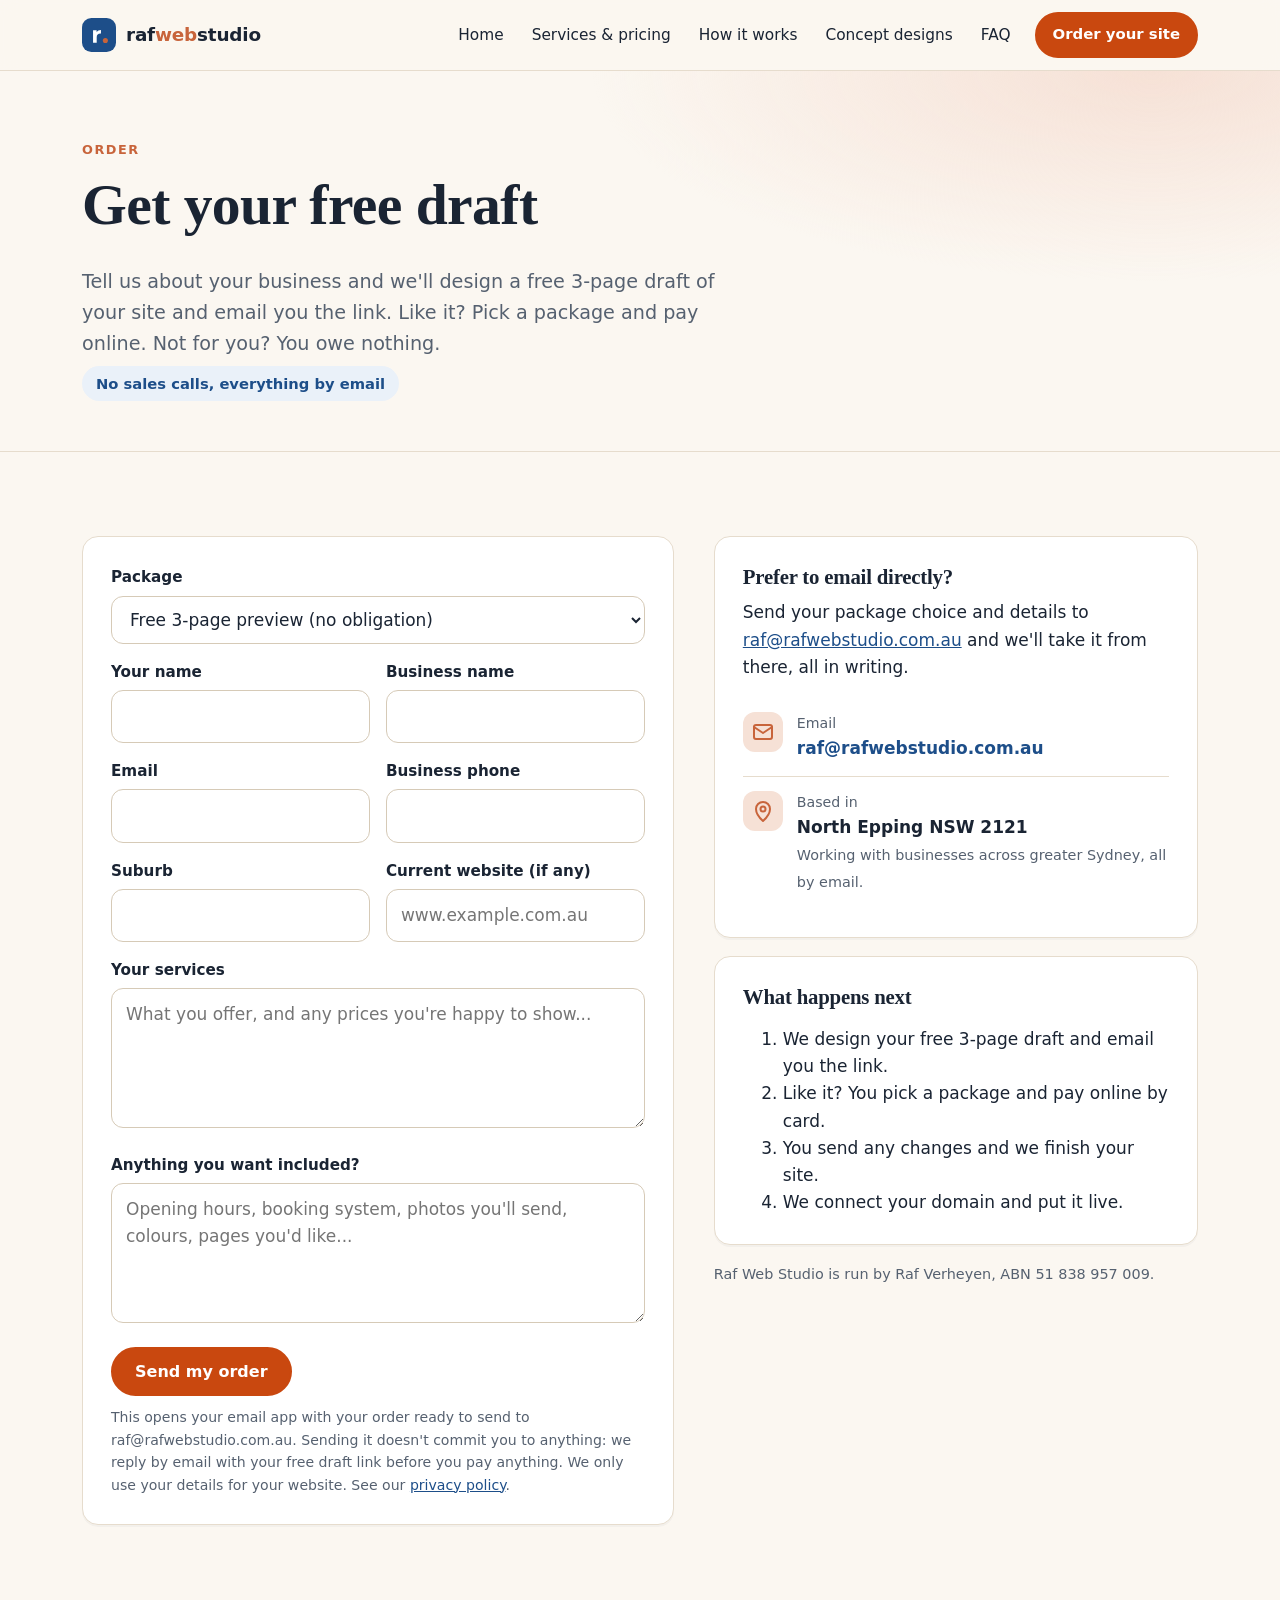
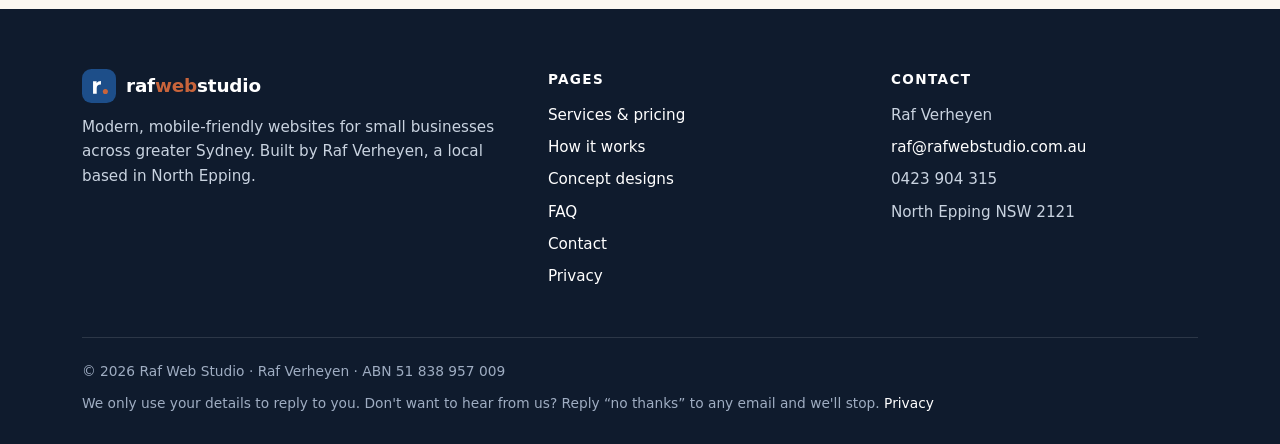
==== contact.html @ 81bd50b1 "Unpack site" ====
<!doctype html>
<html lang="en-AU">
<head>
<meta charset="utf-8">
<meta name="viewport" content="width=device-width, initial-scale=1">
<title>Order your website | Raf Web Studio</title>
<meta name="description" content="Order your new website online. Pick a package, send your details and we email you a preview link. No sales calls. Raf Verheyen, North Epping NSW. raf@rafwebstudio.com.au">
<meta name="robots" content="index, follow">
<link rel="canonical" href="https://rafwebstudio.com.au/contact.html">
<meta name="theme-color" content="#1D4E89">
<meta property="og:type" content="website">
<meta property="og:site_name" content="Raf Web Studio">
<meta property="og:locale" content="en_AU">
<meta property="og:title" content="Order your website | Raf Web Studio">
<meta property="og:description" content="Order your new website online. Pick a package, send your details and we email you a preview link. No sales calls. Raf Verheyen, North Epping NSW. raf@rafwebstudio.com.au">
<meta property="og:url" content="https://rafwebstudio.com.au/contact.html">
<meta property="og:image" content="https://rafwebstudio.com.au/assets/img/og-image.png">
<meta property="og:image:width" content="1200">
<meta property="og:image:height" content="630">
<meta name="twitter:card" content="summary_large_image">
<meta name="twitter:title" content="Order your website | Raf Web Studio">
<meta name="twitter:description" content="Order your new website online. Pick a package, send your details and we email you a preview link. No sales calls. Raf Verheyen, North Epping NSW. raf@rafwebstudio.com.au">
<meta name="twitter:image" content="https://rafwebstudio.com.au/assets/img/og-image.png">
<link rel="icon" href="/favicon.svg" type="image/svg+xml">
<link rel="icon" href="/favicon-32.png" sizes="32x32" type="image/png">
<link rel="apple-touch-icon" href="/apple-touch-icon.png">
<link rel="stylesheet" href="assets/style.css">
</head>
<body>
<a class="skip" href="#main">Skip to content</a>
<header class="site-head">
 <div class="wrap head-in">
  <a class="brand" href="index.html" aria-label="Raf Web Studio home"><svg viewBox="0 0 40 40" aria-hidden="true"><rect width="40" height="40" rx="11" fill="#1D4E89"/><path d="M13 29V14.5h4.2v2.4c1.1-1.9 2.8-2.8 5.1-2.8v4.3c-3.2-.2-5 1.2-5 4.3V29z" fill="#fff"/><circle cx="27.5" cy="26.5" r="3" fill="#c8643b"/></svg><span>raf<b>web</b>studio</span></a>
  <button class="menu-btn" aria-expanded="false" aria-controls="nav">Menu</button>
  <nav class="nav" id="nav" aria-label="Main">
   <a href="index.html">Home</a><a href="services.html">Services &amp; pricing</a><a href="how-it-works.html">How it works</a><a href="work.html">Concept designs</a><a href="faq.html">FAQ</a>
   <a class="btn sm" href="contact.html" aria-current="page">Order your site</a>
  </nav>
 </div>
</header>
<main id="main">
<section class="page-head"><div class="wrap"><span class="eyebrow">Order</span><h1>Get your free draft</h1><p class="lead">Tell us about your business and we'll design a free 3-page draft of your site and email you the link. Like it? Pick a package and pay online. Not for you? You owe nothing.</p><span class="no-calls">No sales calls, everything by email</span></div></section>
<section><div class="wrap contact-grid">
 <form class="card" id="enquiry" action="mailto:raf@rafwebstudio.com.au" method="post" enctype="text/plain">
  <label for="f-pkg">Package</label>
  <select id="f-pkg" name="package" required>
   <option>Free 3-page preview (no obligation)</option><option>Launch offer: 5-page site with online bookings ($990)</option><option>One-page site ($490)</option><option>Site with online bookings ($1,790)</option>
  </select>
  <div class="row"><div><label for="f-name">Your name</label><input id="f-name" name="name" autocomplete="name" required></div>
  <div><label for="f-biz">Business name</label><input id="f-biz" name="business" autocomplete="organization" required></div></div>
  <div class="row"><div><label for="f-email">Email</label><input id="f-email" name="email" type="email" autocomplete="email" required></div>
  <div><label for="f-phone">Business phone</label><input id="f-phone" name="phone" type="tel" autocomplete="tel" required></div></div>
  <div class="row"><div><label for="f-suburb">Suburb</label><input id="f-suburb" name="suburb" autocomplete="address-level2" required></div>
  <div><label for="f-site">Current website (if any)</label><input id="f-site" name="website" placeholder="www.example.com.au"></div></div>
  <label for="f-services">Your services</label><textarea id="f-services" name="services" required placeholder="What you offer, and any prices you're happy to show..."></textarea>
  <label for="f-msg">Anything you want included?</label><textarea id="f-msg" name="message" placeholder="Opening hours, booking system, photos you'll send, colours, pages you'd like..."></textarea>
  <button class="btn" type="submit">Send my order</button>
  <p class="form-note">This opens your email app with your order ready to send to raf@rafwebstudio.com.au. Sending it doesn't commit you to anything: we reply by email with your free draft link before you pay anything. We only use your details for your website. See our <a href="privacy.html">privacy policy</a>.</p>
 </form>
 <div>
  <div class="card">
   <h3 class="mt0">Prefer to email directly?</h3>
   <p>Send your package choice and details to <a href="mailto:raf@rafwebstudio.com.au?subject=Website%20order">raf@rafwebstudio.com.au</a> and we'll take it from there, all in writing.</p>
   <ul class="contact-list">
    <li><span class="icon"><svg viewBox="0 0 24 24" fill="none" stroke="currentColor" stroke-width="2" stroke-linecap="round" stroke-linejoin="round"><rect x="3" y="5" width="18" height="14" rx="2"/><path d="m3 7 9 6 9-6"/></svg></span><div><small>Email</small><a href="mailto:raf@rafwebstudio.com.au?subject=Website%20order">raf@rafwebstudio.com.au</a></div></li>
    <li><span class="icon"><svg viewBox="0 0 24 24" fill="none" stroke="currentColor" stroke-width="2" stroke-linecap="round" stroke-linejoin="round"><path d="M12 22s7-6.2 7-12a7 7 0 1 0-14 0c0 5.8 7 12 7 12z"/><circle cx="12" cy="10" r="2.5"/></svg></span><div><small>Based in</small><strong>North Epping NSW 2121</strong><br><span class="fine">Working with businesses across greater Sydney, all by email.</span></div></li>
   </ul>
  </div>
  <div class="card" style="margin-top:18px">
   <h3 class="mt0">What happens next</h3>
   <ol class="mb0"><li>We design your free 3-page draft and email you the link.</li><li>Like it? You pick a package and pay online by card.</li><li>You send any changes and we finish your site.</li><li>We connect your domain and put it live.</li></ol>
  </div>
  <p class="fine" style="margin-top:18px">Raf Web Studio is run by Raf Verheyen, ABN 51 838 957 009.</p>
 </div>
</div></section>
<script>
(function(){
 var f=document.getElementById('enquiry'),s=document.getElementById('f-pkg'),p=new URLSearchParams(location.search).get('package'),m={"Free preview": 0, "Launch offer ($990)": 1, "Launch offer": 1, "5-page site": 1, "One-page site": 2, "Site with online bookings": 3};
 if(p!==null&&m[p]!==undefined)s.selectedIndex=m[p];
 f.addEventListener('submit',function(e){
  e.preventDefault();var d=new FormData(f),g=function(k){return (d.get(k)||'').toString().trim();};
  var body='Package: '+g('package')+'\nName: '+g('name')+'\nBusiness: '+g('business')+'\nEmail: '+g('email')+'\nPhone: '+g('phone')+'\nSuburb: '+g('suburb')+'\nCurrent website: '+(g('website')||'none')+'\n\nServices:\n'+g('services')+'\n\nAnything to include:\n'+g('message');
  location.href='mailto:raf@rafwebstudio.com.au?subject='+encodeURIComponent('Website order - '+g('package')+' - '+g('business'))+'&body='+encodeURIComponent(body);
 });
})();
</script>
</main>
<footer class="site-foot">
 <div class="wrap">
  <div class="foot-grid">
   <div>
    <a class="brand" href="index.html"><svg viewBox="0 0 40 40" aria-hidden="true"><rect width="40" height="40" rx="11" fill="#1D4E89"/><path d="M13 29V14.5h4.2v2.4c1.1-1.9 2.8-2.8 5.1-2.8v4.3c-3.2-.2-5 1.2-5 4.3V29z" fill="#fff"/><circle cx="27.5" cy="26.5" r="3" fill="#c8643b"/></svg><span>raf<b>web</b>studio</span></a>
    <p>Modern, mobile-friendly websites for small businesses across greater Sydney. Built by Raf Verheyen, a local based in North Epping.</p>
   </div>
   <div>
    <h4>Pages</h4>
    <ul><li><a href="services.html">Services &amp; pricing</a></li><li><a href="how-it-works.html">How it works</a></li><li><a href="work.html">Concept designs</a></li><li><a href="faq.html">FAQ</a></li><li><a href="contact.html">Contact</a></li><li><a href="privacy.html">Privacy</a></li></ul>
   </div>
   <div>
    <h4>Contact</h4>
    <ul>
     <li>Raf Verheyen</li>
     <li><a href="mailto:raf@rafwebstudio.com.au">raf@rafwebstudio.com.au</a></li>
     <li>0423 904 315</li>
     <li>North Epping NSW 2121</li>
    </ul>
   </div>
  </div>
  <div class="foot-bottom">
   <span>&copy; 2026 Raf Web Studio &middot; Raf Verheyen &middot; <span class="nw">ABN 51 838 957 009</span></span>
   <span>We only use your details to reply to you. Don't want to hear from us? Reply &ldquo;no thanks&rdquo; to any email and we'll stop. <a href="privacy.html">Privacy</a></span>
  </div>
 </div>
</footer>
<script>
(function(){var b=document.querySelector('.menu-btn'),n=document.getElementById('nav');if(b)b.addEventListener('click',function(){var o=n.classList.toggle('open');b.setAttribute('aria-expanded',o);b.textContent=o?'Close':'Menu';});})();
</script>
</body>
</html>
---- assets/style.css ----
:root{
  --ink:#1a2433; --muted:#566170; --bg:#fbf7f1; --sand:#f3eadc; --card:#ffffff;
  --green:#1D4E89; --green-d:#163C6B; --clay:#c8643b; --clay-l:#f6e1d6; --line:#e6dccd;
  --r:16px; --shadow:0 10px 30px rgba(20,34,58,.08);
  --serif: "Iowan Old Style","Palatino Linotype",Palatino,Georgia,"Times New Roman",serif;
  --sans: system-ui,-apple-system,"Segoe UI",Roboto,"Helvetica Neue",Arial,sans-serif;
}
*{box-sizing:border-box}
html{scroll-behavior:smooth}
body{margin:0;font-family:var(--sans);color:var(--ink);background:var(--bg);line-height:1.6;font-size:17px;-webkit-font-smoothing:antialiased}
img{max-width:100%;height:auto;display:block}
a{color:var(--green)}
a:hover{color:var(--clay)}
h1,h2,h3{font-family:var(--serif);line-height:1.15;margin:0 0 .5em;font-weight:700;letter-spacing:-.01em}
h1{font-size:clamp(2.1rem,5vw,3.6rem)}
h2{font-size:clamp(1.7rem,3.4vw,2.5rem)}
h3{font-size:1.3rem}
p{margin:0 0 1em}
.wrap{max-width:1160px;margin:0 auto;padding:0 22px}
.skip{position:absolute;left:-999px;top:0;background:#fff;padding:8px 12px;z-index:99}
.skip:focus{left:10px}
/* header */
.site-head{position:sticky;top:0;z-index:20;background:rgba(251,247,241,.94);backdrop-filter:saturate(1.4) blur(8px);border-bottom:1px solid var(--line)}
.head-in{display:flex;align-items:center;justify-content:space-between;gap:16px;height:70px}
.brand{display:flex;align-items:center;gap:10px;text-decoration:none;color:var(--ink);font-weight:700;font-size:1.15rem;letter-spacing:-.01em}
.brand svg{width:34px;height:34px;flex:none}
.brand b{color:var(--clay)}
.nav{display:flex;align-items:center;gap:4px}
.nav a{text-decoration:none;color:var(--ink);padding:8px 12px;border-radius:999px;font-size:.96rem}
.nav a:hover{background:var(--sand);color:var(--ink)}
.nav a[aria-current=page]{color:var(--green);font-weight:650}
.nav .btn{margin-left:8px}
.menu-btn{display:none;background:none;border:1px solid var(--line);border-radius:10px;padding:8px 10px;font:inherit;color:var(--ink);cursor:pointer}
@media (max-width:900px){
  .menu-btn{display:block}
  .nav{display:none;position:absolute;left:0;right:0;top:70px;background:var(--bg);flex-direction:column;align-items:stretch;padding:10px 22px 20px;border-bottom:1px solid var(--line);box-shadow:var(--shadow)}
  .nav.open{display:flex}
  .nav a{padding:12px 6px;border-radius:0;border-bottom:1px solid var(--line)}
  .nav .btn{margin:14px 0 0;text-align:center;border-bottom:0;border-radius:999px}
}
/* buttons */
.btn{display:inline-block;text-decoration:none;font-weight:650;padding:13px 22px;border-radius:999px;border:2px solid var(--green);background:var(--green);color:#fff;transition:.15s;font-size:1rem;cursor:pointer;font-family:inherit}
.btn:hover{background:var(--green-d);border-color:var(--green-d);color:#fff}
.btn.ghost{background:transparent;color:var(--green)}
.btn.ghost:hover{background:var(--green);color:#fff}
.btn.clay{background:var(--clay);border-color:var(--clay)}
.btn.clay:hover{background:#a94f2b;border-color:#a94f2b}
.btn.sm{padding:9px 16px;font-size:.93rem}
.btns{display:flex;flex-wrap:wrap;gap:12px;margin-top:8px}
/* sections */
section{padding:84px 0}
section.tight{padding:56px 0}
.alt{background:var(--sand)}
.dark{background:var(--green);color:#f4efe6}
.dark a{color:#fff}
.eyebrow{display:inline-block;font-size:.8rem;letter-spacing:.12em;text-transform:uppercase;font-weight:700;color:var(--clay);margin-bottom:12px}
.dark .eyebrow{color:#f2b796}
.lead{font-size:1.2rem;color:var(--muted);max-width:640px}
.dark .lead{color:#d6e0ee}
.center{text-align:center}
.center .lead{margin-left:auto;margin-right:auto}
.sec-head{margin-bottom:40px}
/* hero */
.hero{padding:72px 0 84px;background:
  radial-gradient(900px 400px at 85% 0%, #f6e1d6 0%, rgba(246,225,214,0) 70%),
  radial-gradient(700px 380px at 0% 100%, #e3ebf5 0%, rgba(227,235,245,0) 70%), var(--bg)}
.hero-grid{display:grid;grid-template-columns:1.05fr .95fr;gap:56px;align-items:center}
.hero h1 em{font-style:normal;color:var(--clay)}
.hero .lead{font-size:1.25rem}
.ticks{list-style:none;padding:0;margin:26px 0 0;display:flex;flex-wrap:wrap;gap:10px 22px;color:var(--muted);font-size:.97rem}
.ticks li{display:flex;gap:8px;align-items:center}
.ticks li::before{content:"";width:18px;height:18px;border-radius:50%;background:var(--green) url("data:image/svg+xml,%3Csvg xmlns='http://www.w3.org/2000/svg' viewBox='0 0 20 20'%3E%3Cpath d='M5 10.5l3 3 7-7' fill='none' stroke='white' stroke-width='2.4' stroke-linecap='round' stroke-linejoin='round'/%3E%3C/svg%3E") center/12px no-repeat;flex:none}
.stack{position:relative;padding:10px 0 40px 0}
.browser{background:#fff;border-radius:14px;box-shadow:0 24px 60px rgba(20,34,58,.18);overflow:hidden;border:1px solid var(--line)}
.browser .bar{height:30px;background:#f1ece4;display:flex;align-items:center;gap:6px;padding:0 12px}
.browser .bar i{width:10px;height:10px;border-radius:50%;background:#d9cfc0;display:block}
.browser .bar span{margin-left:10px;background:#fff;border-radius:6px;height:16px;flex:1;max-width:220px}
.stack .b1{width:88%;transform:rotate(-1.5deg)}
.stack .b2{position:absolute;width:62%;right:0;bottom:0;transform:rotate(2deg)}
.tag-note{position:absolute;left:-6px;bottom:-4px;background:var(--ink);color:#fff;font-size:.8rem;padding:6px 12px;border-radius:999px}
@media (max-width:900px){.hero-grid{grid-template-columns:1fr;gap:36px}.hero{padding:44px 0 60px}}
/* cards & grids */
.grid{display:grid;gap:22px}
.g3{grid-template-columns:repeat(3,1fr)}
.g2{grid-template-columns:repeat(2,1fr)}
.g4{grid-template-columns:repeat(4,1fr)}
@media (max-width:980px){.g4{grid-template-columns:repeat(2,1fr)}}
@media (max-width:860px){.g3,.g2{grid-template-columns:1fr}}
@media (max-width:560px){.g4{grid-template-columns:1fr}}
.card{background:var(--card);border:1px solid var(--line);border-radius:var(--r);padding:28px;box-shadow:0 2px 0 rgba(20,34,58,.03)}
.card p:last-child{margin-bottom:0}
.icon{width:46px;height:46px;border-radius:12px;background:var(--clay-l);color:var(--clay);display:grid;place-items:center;margin-bottom:16px}
.icon svg{width:24px;height:24px}
/* steps */
.steps{counter-reset:s;display:grid;grid-template-columns:repeat(3,1fr);gap:22px}
.step{position:relative;background:#fff;border:1px solid var(--line);border-radius:var(--r);padding:30px 28px 28px}
.step::before{counter-increment:s;content:counter(s);display:grid;place-items:center;width:44px;height:44px;border-radius:50%;background:var(--green);color:#fff;font-family:var(--serif);font-weight:700;font-size:1.25rem;margin-bottom:16px}
.dark .step{background:rgba(255,255,255,.07);border-color:rgba(255,255,255,.16)}
.dark .step::before{background:var(--clay)}
.dark .step p{color:#d6e0ee}
.steps.g4steps{grid-template-columns:repeat(4,1fr)}
@media (max-width:1100px){.steps.g4steps{grid-template-columns:repeat(2,1fr)}}
.dark .step a{color:#fff}
.no-calls{display:inline-block;background:#eaf1f9;color:var(--green);border-radius:999px;padding:6px 14px;font-weight:600;font-size:.92rem;margin-top:6px}
@media (max-width:860px){.steps,.steps.g4steps{grid-template-columns:1fr}}
/* pricing */
.price-grid{display:grid;grid-template-columns:repeat(3,1fr);gap:22px;align-items:stretch}
@media (max-width:920px){.price-grid{grid-template-columns:1fr;max-width:560px;margin:0 auto}}
.price{display:flex;flex-direction:column;background:#fff;border:1px solid var(--line);border-radius:20px;padding:32px 28px;position:relative}
.price.feature{border:2px solid var(--green);box-shadow:var(--shadow)}
.price .badge{position:absolute;top:-13px;left:28px;background:var(--green);color:#fff;font-size:.78rem;font-weight:700;letter-spacing:.06em;text-transform:uppercase;padding:5px 12px;border-radius:999px}
.price h3{margin-bottom:4px}
.price .sub{color:var(--muted);font-size:.95rem;margin-bottom:18px}
.amount{font-family:var(--serif);font-size:2.7rem;font-weight:700;line-height:1;margin-bottom:4px}
.amount small{font-family:var(--sans);font-size:.95rem;font-weight:500;color:var(--muted)}
.price ul{list-style:none;padding:0;margin:20px 0 26px;flex:1}
.price li{padding:7px 0 7px 28px;position:relative;border-top:1px solid #f0e9de;font-size:.97rem}
.price li::before{content:"";position:absolute;left:0;top:12px;width:16px;height:16px;border-radius:50%;background:var(--clay-l) url("data:image/svg+xml,%3Csvg xmlns='http://www.w3.org/2000/svg' viewBox='0 0 20 20'%3E%3Cpath d='M5 10.5l3 3 7-7' fill='none' stroke='%23c8643b' stroke-width='2.6' stroke-linecap='round' stroke-linejoin='round'/%3E%3C/svg%3E") center/11px no-repeat}
.price .btn{text-align:center}
.launch{display:flex;gap:26px;align-items:center;justify-content:space-between;flex-wrap:wrap;background:var(--clay-l);border:1px dashed var(--clay);border-radius:20px;padding:28px 30px;margin-top:34px}
.launch h3{margin-bottom:6px}
.launch p{margin:0;color:#5b3a2b}
.launch .amount{color:var(--clay)}
.care{display:grid;grid-template-columns:repeat(2,1fr);gap:22px}
@media (max-width:760px){.care{grid-template-columns:1fr}}
.fine{font-size:.9rem;color:var(--muted)}
/* work */
.work-grid{display:grid;grid-template-columns:repeat(3,1fr);gap:26px}
@media (max-width:980px){.work-grid{grid-template-columns:repeat(2,1fr)}}
@media (max-width:600px){.work-grid{grid-template-columns:1fr}}
.work figure{margin:0}
.work .browser{box-shadow:0 12px 30px rgba(20,34,58,.12)}
.work figcaption{padding:14px 2px 0;font-size:.95rem}
.work figcaption strong{display:block;font-size:1.02rem}
.pill{display:inline-block;font-size:.72rem;font-weight:700;letter-spacing:.08em;text-transform:uppercase;background:var(--sand);color:var(--muted);padding:3px 9px;border-radius:999px;margin-bottom:6px}
.disclaimer{background:#fff;border:1px solid var(--line);border-left:4px solid var(--clay);border-radius:12px;padding:16px 20px;font-size:.93rem;color:var(--muted);margin-top:36px}
/* about */
.about{display:grid;grid-template-columns:.8fr 1.2fr;gap:50px;align-items:center}
@media (max-width:860px){.about{grid-template-columns:1fr;gap:28px}}
.about-badge{background:var(--green);color:#f4efe6;border-radius:24px;padding:38px 34px;position:relative;overflow:hidden}
.about-badge::after{content:"";position:absolute;right:-60px;bottom:-60px;width:220px;height:220px;border-radius:50%;background:rgba(200,100,59,.35)}
.about-badge .big{font-family:var(--serif);font-size:2.2rem;line-height:1.1;font-weight:700;position:relative;z-index:1}
.about-badge p{position:relative;z-index:1;color:#d6e0ee;margin-top:14px}
/* faq */
.faq{max-width:820px;margin:0 auto}
.faq details{background:#fff;border:1px solid var(--line);border-radius:14px;padding:0 22px;margin-bottom:12px}
.faq summary{cursor:pointer;list-style:none;padding:18px 34px 18px 0;font-weight:650;position:relative;font-size:1.05rem}
.faq summary::-webkit-details-marker{display:none}
.faq summary::after{content:"+";position:absolute;right:0;top:12px;font-size:1.6rem;color:var(--clay);font-weight:400}
.faq details[open] summary::after{content:"–"}
.faq details p{color:var(--muted)}
/* cta band */
.cta{background:var(--green);color:#fff;border-radius:26px;padding:54px 44px;display:flex;gap:28px;align-items:center;justify-content:space-between;flex-wrap:wrap;position:relative;overflow:hidden}
.cta::before{content:"";position:absolute;left:-80px;top:-80px;width:260px;height:260px;border-radius:50%;background:rgba(255,255,255,.06)}
.cta h2{margin:0 0 6px;position:relative}
.cta p{margin:0;color:#d6e0ee;position:relative}
.cta .btn{background:#fff;color:var(--green);border-color:#fff;position:relative}
.cta .btn:hover{background:var(--clay);border-color:var(--clay);color:#fff}
@media (max-width:600px){.cta{padding:38px 26px}}
/* page head */
.page-head{padding:64px 0 50px;background:radial-gradient(800px 300px at 90% 0%,#f6e1d6 0%,rgba(246,225,214,0) 70%),var(--bg);border-bottom:1px solid var(--line)}
.page-head .lead{margin-bottom:0}
/* contact */
.contact-grid{display:grid;grid-template-columns:1.1fr .9fr;gap:40px;align-items:start}
@media (max-width:900px){.contact-grid{grid-template-columns:1fr}}
form .row{display:grid;grid-template-columns:1fr 1fr;gap:16px}
@media (max-width:600px){form .row{grid-template-columns:1fr}}
label{display:block;font-weight:600;font-size:.95rem;margin:0 0 6px}
input,textarea,select{width:100%;font:inherit;padding:12px 14px;border:1px solid #d6cab7;border-radius:12px;background:#fff;color:var(--ink);margin-bottom:16px}
input:focus,textarea:focus,select:focus{outline:3px solid rgba(29,78,137,.22);border-color:var(--green)}
textarea{min-height:140px;resize:vertical}
.check{display:flex;gap:10px;align-items:flex-start;font-weight:400;font-size:.92rem;color:var(--muted)}
.check input{width:auto;margin:5px 0 0}
.contact-list{list-style:none;padding:0;margin:0}
.contact-list li{display:flex;gap:14px;padding:14px 0;border-bottom:1px solid var(--line)}
.contact-list li:last-child{border-bottom:0}
.contact-list .icon{margin:0;width:40px;height:40px;flex:none}
.contact-list small{display:block;color:var(--muted)}
.contact-list a{font-weight:650;text-decoration:none}
.form-note{font-size:.88rem;color:var(--muted);margin-top:10px}
/* prose */
.prose{max-width:760px}
.prose h2{font-size:1.5rem;margin-top:1.6em}
.prose ul{padding-left:1.2em}
/* footer */
.site-foot{background:#0f1b2d;color:#c9d3e0;padding:60px 0 30px;font-size:.95rem}
.site-foot a{color:#fff;text-decoration:none}
.site-foot a:hover{color:#f2b796}
.foot-grid{display:grid;grid-template-columns:1.4fr 1fr 1fr;gap:36px}
@media (max-width:800px){.foot-grid{grid-template-columns:1fr}}
.site-foot .brand{color:#fff;margin-bottom:12px}
.site-foot h4{color:#fff;margin:0 0 12px;font-size:.85rem;letter-spacing:.1em;text-transform:uppercase}
.site-foot ul{list-style:none;padding:0;margin:0}
.site-foot li{margin-bottom:8px}
.foot-bottom{border-top:1px solid rgba(255,255,255,.12);margin-top:40px;padding-top:22px;display:flex;flex-wrap:wrap;gap:10px 24px;justify-content:space-between;font-size:.86rem;color:#9fadc2}
.mt0{margin-top:0}.mb0{margin-bottom:0}
/* fixes */
.nav a.btn{color:#fff}
.nav a.btn:hover{color:#fff;background:var(--green-d)}
.price .sub{min-height:3.1em}
.launch>div:first-child{flex:1 1 460px}
.launch>div:last-child{flex:0 0 auto;text-align:center}
.launch>div:last-child .amount{margin-bottom:12px}
.about-badge::after{background:#2a63a6}
.nw{white-space:nowrap}
@media (max-width:600px){
  body{font-size:16px}
  section{padding:60px 0}
  .hero .lead,.lead{font-size:1.08rem}
  .launch{padding:24px 22px}
  .launch>div:last-child{text-align:left}
  .launch>div:first-child{flex-basis:100%}
  .card{padding:24px}
  .price{padding:28px 22px}
}

/* ===== 2026-10-19: concept links, SEO trio, conversion colour ===== */
.work .concept-link{display:block;text-decoration:none;border-radius:14px;transition:transform .15s}
.work .concept-link:hover{transform:translateY(-3px)}
.work .concept-open{display:block;width:fit-content;margin-top:8px;font-weight:650;font-size:.93rem}
.trio-wrap{padding:0;margin-top:-44px;position:relative;z-index:2}
.trio{display:grid;grid-template-columns:repeat(3,1fr);gap:18px}
.trio-item{display:flex;gap:14px;align-items:flex-start;background:var(--card);border:1px solid var(--line);border-radius:18px;padding:22px 22px 20px;box-shadow:0 10px 30px rgba(20,34,58,.08)}
.trio-item .icon{flex:none;margin:0;background:#e6eef8;color:var(--green)}
.trio-item h3{margin:0 0 4px;font-size:1.08rem}
.trio-item p{margin:0;color:var(--muted);font-size:.95rem;line-height:1.5}
@media (max-width:900px){.trio{grid-template-columns:1fr;gap:12px}.trio-wrap{margin-top:-30px}.trio-item{padding:18px}}
/* primary call-to-action colour (filled buttons). Ghost buttons use the brand blue. */
:root{--action:#C9480F;--action-h:#B03D0B;--action-ink:#ffffff}
.btn,.nav a.btn,.cta .btn,.launch .btn.clay{background:var(--action);border-color:var(--action);color:var(--action-ink)}
.btn:hover,.nav a.btn:hover,.cta .btn:hover,.launch .btn.clay:hover{background:var(--action-h);border-color:var(--action-h);color:var(--action-ink)}
.btn.ghost{background:transparent;border-color:var(--green);color:var(--green)}
.btn.ghost:hover{background:var(--green);border-color:var(--green);color:#fff}
.dark .btn.clay{background:var(--clay);border-color:var(--clay);color:#fff}
.dark .btn.clay:hover{background:#a94f2b;border-color:#a94f2b;color:#fff}
.hero h1{font-size:clamp(2.1rem,4.3vw,3.15rem)}
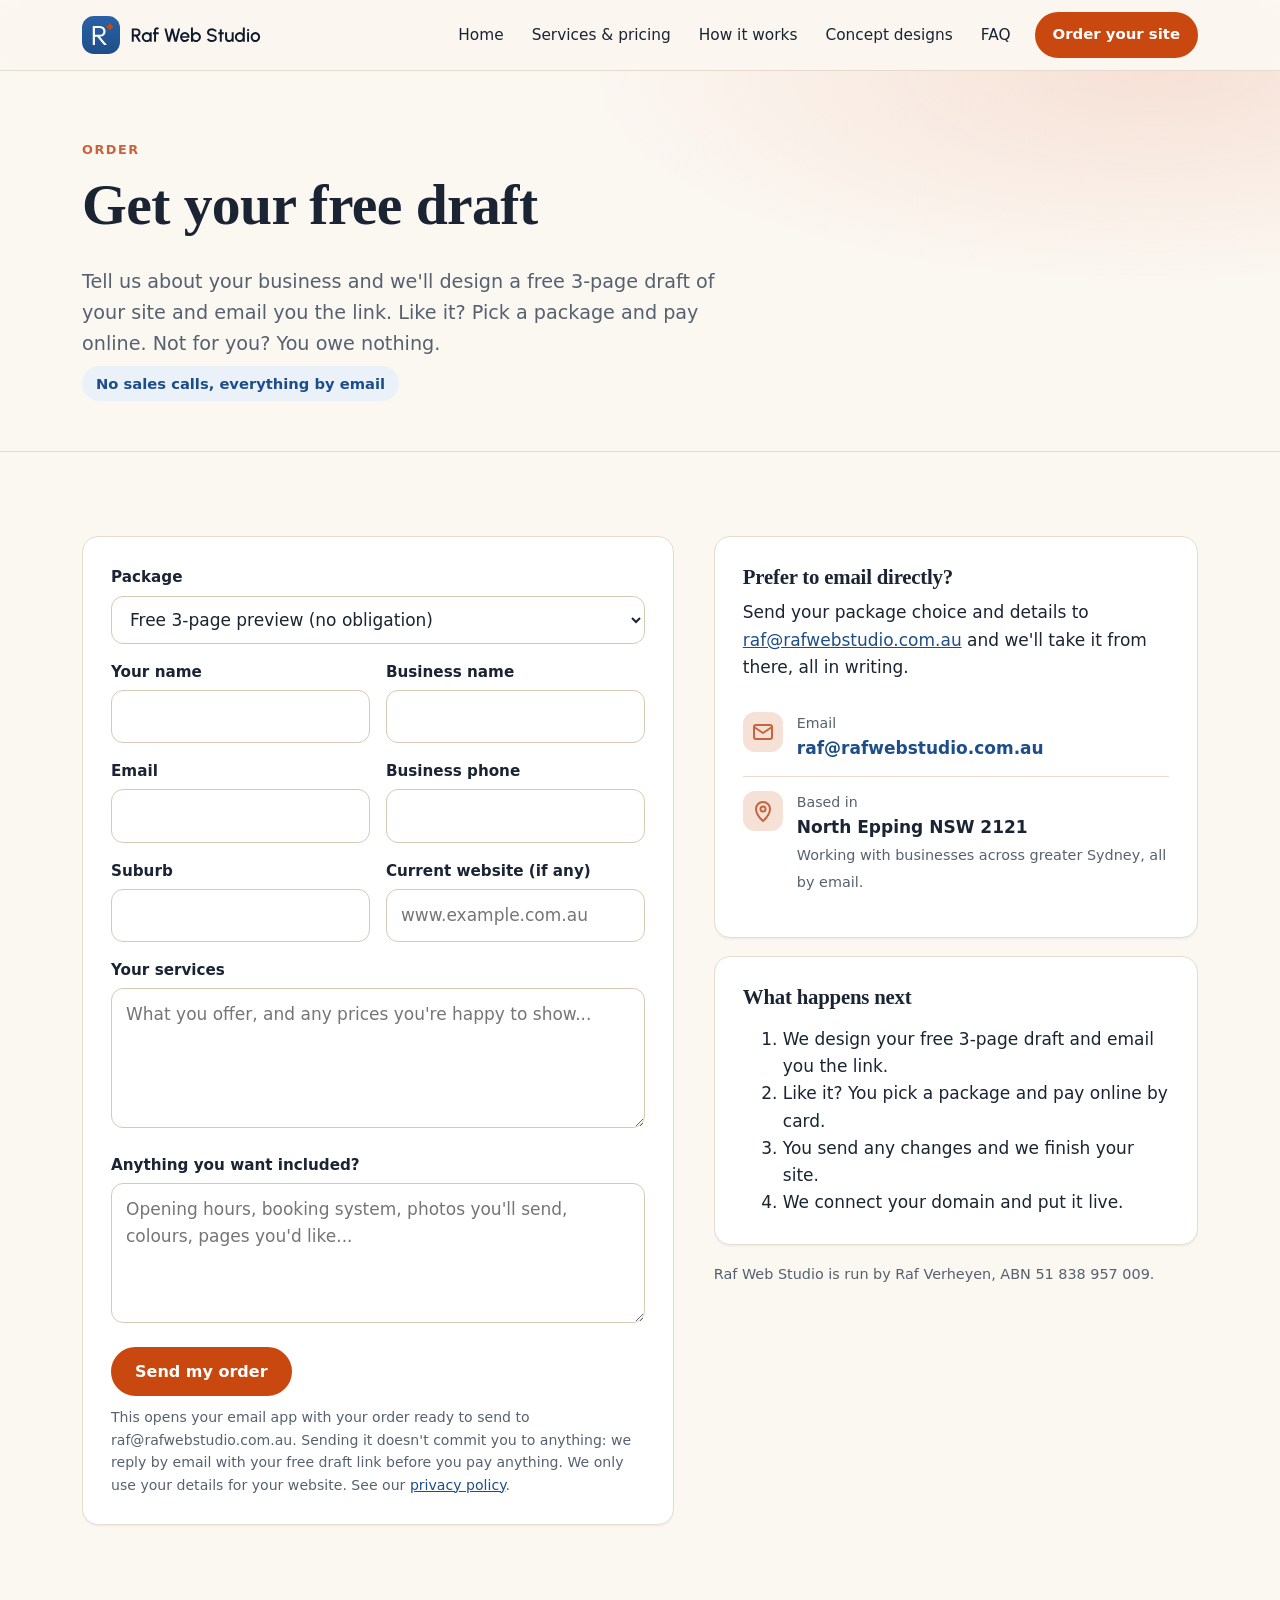
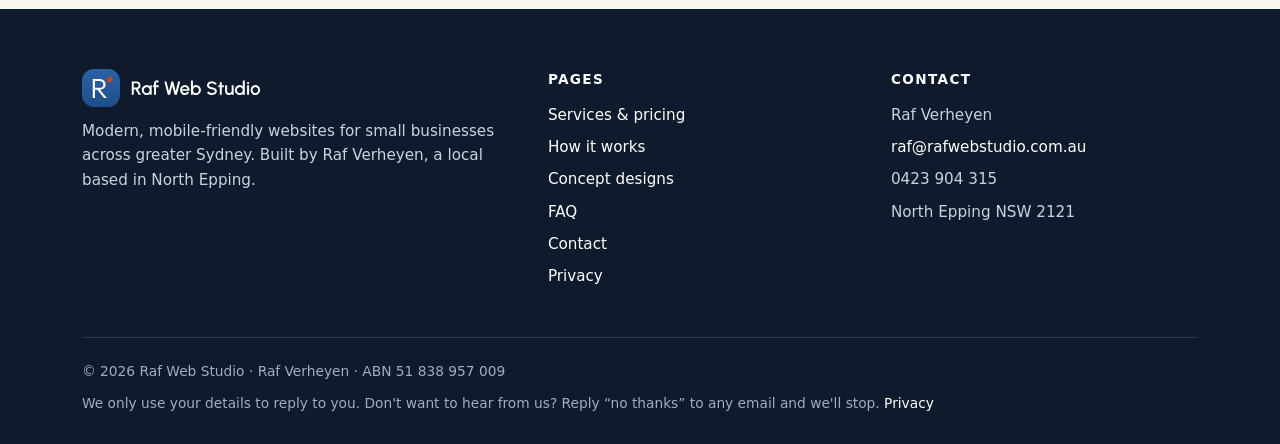
==== commit e9c6ae42: "Unpack site" ====
--- a/contact.html
+++ b/contact.html
@@ -21,16 +21,18 @@
 <meta name="twitter:title" content="Order your website | Raf Web Studio">
 <meta name="twitter:description" content="Order your new website online. Pick a package, send your details and we email you a preview link. No sales calls. Raf Verheyen, North Epping NSW. raf@rafwebstudio.com.au">
 <meta name="twitter:image" content="https://rafwebstudio.com.au/assets/img/og-image.png">
+<link rel="icon" href="/favicon.ico" sizes="48x48">
 <link rel="icon" href="/favicon.svg" type="image/svg+xml">
 <link rel="icon" href="/favicon-32.png" sizes="32x32" type="image/png">
 <link rel="apple-touch-icon" href="/apple-touch-icon.png">
+<link rel="manifest" href="/site.webmanifest">
 <link rel="stylesheet" href="assets/style.css">
 </head>
 <body>
 <a class="skip" href="#main">Skip to content</a>
 <header class="site-head">
  <div class="wrap head-in">
-  <a class="brand" href="index.html" aria-label="Raf Web Studio home"><svg viewBox="0 0 40 40" aria-hidden="true"><rect width="40" height="40" rx="11" fill="#1D4E89"/><path d="M13 29V14.5h4.2v2.4c1.1-1.9 2.8-2.8 5.1-2.8v4.3c-3.2-.2-5 1.2-5 4.3V29z" fill="#fff"/><circle cx="27.5" cy="26.5" r="3" fill="#c8643b"/></svg><span>raf<b>web</b>studio</span></a>
+  <a class="brand" href="index.html" aria-label="Raf Web Studio home"><svg xmlns="http://www.w3.org/2000/svg" class="lockup" aria-hidden="true" focusable="false" viewBox="0 0 227.7 48" height="48"><g transform="scale(0.75)"><defs><linearGradient id="g5" x1="0" y1="0" x2="0" y2="1"><stop offset="0" stop-color="#2A62A6"/><stop offset="1" stop-color="#1D4E89"/></linearGradient></defs><rect width="64" height="64" rx="20" fill="url(#g5)"/><path fill="#fff" d="M20.53 34.81V31.7H29.63Q32.68 31.7 34.31 30.15Q35.94 28.6 35.94 25.97Q35.94 23.46 34.32 21.85Q32.7 20.24 29.65 20.24H20.53V17H29.69Q32.77 17 35.01 18.15Q37.25 19.3 38.46 21.31Q39.66 23.33 39.66 25.92Q39.66 28.59 38.46 30.59Q37.25 32.59 35.01 33.7Q32.77 34.81 29.69 34.81ZM18.1 49V17H21.8V49ZM37.18 49 25.3 34.35 28.85 33.19 41.9 49Z"/><path fill="#C9480F" d="M46.9 11.5Q48.85 16.05 53.4 18Q48.85 19.95 46.9 24.5Q44.95 19.95 40.4 18Q44.95 16.05 46.9 11.5Z"/></g><path fill="#0F1B2D" d="M62.88 32.64V15.84H69.06Q70.42 15.84 71.52 16.51Q72.61 17.18 73.26 18.32Q73.9 19.45 73.9 20.84Q73.9 22.01 73.46 22.99Q73.02 23.96 72.23 24.65Q71.45 25.33 70.44 25.64L74.49 32.64H71.61L67.67 25.86H65.38V32.64ZM65.38 23.36H68.8Q69.51 23.36 70.11 23Q70.7 22.65 71.05 22.04Q71.41 21.44 71.41 20.68Q71.41 19.93 71.05 19.33Q70.7 18.72 70.11 18.36Q69.51 18.01 68.8 18.01H65.38ZM85.55 20.64H88.04V32.64H85.54L85.43 30.9Q84.91 31.82 84.01 32.39Q83.12 32.95 81.89 32.95Q80.56 32.95 79.4 32.45Q78.24 31.95 77.36 31.07Q76.48 30.18 75.99 29.02Q75.49 27.86 75.49 26.53Q75.49 25.24 75.97 24.11Q76.45 22.98 77.3 22.13Q78.15 21.27 79.28 20.79Q80.4 20.3 81.69 20.3Q82.99 20.3 83.99 20.9Q84.99 21.49 85.65 22.42ZM81.83 30.54Q82.89 30.54 83.68 30.02Q84.47 29.49 84.91 28.6Q85.35 27.71 85.35 26.64Q85.35 25.54 84.9 24.66Q84.46 23.77 83.67 23.25Q82.88 22.73 81.83 22.73Q80.78 22.73 79.92 23.25Q79.06 23.78 78.56 24.67Q78.05 25.56 78.05 26.64Q78.05 27.73 78.57 28.61Q79.09 29.5 79.95 30.02Q80.81 30.54 81.83 30.54ZM93.52 17.91V20.64H96.91V23.14H93.52V32.64H91.03V23.14H89.6V20.64H91.03V17.91Q91.03 16.93 91.51 16.12Q91.99 15.32 92.8 14.83Q93.62 14.35 94.6 14.35Q95.32 14.35 96.01 14.64Q96.7 14.93 97.24 15.53L95.45 17.29Q95.31 17.08 95.08 16.96Q94.85 16.85 94.6 16.85Q94.16 16.85 93.84 17.16Q93.52 17.47 93.52 17.91ZM108.38 32.64 104.08 15.84H106.66L109.8 28.16L112.94 15.84H115.2L118.35 28.16L121.48 15.84H124.06L119.78 32.64H116.92L114.07 21.52L111.23 32.64ZM129.88 32.95Q128.22 32.95 126.86 32.1Q125.5 31.25 124.69 29.81Q123.88 28.37 123.88 26.63Q123.88 25.32 124.34 24.17Q124.81 23.03 125.63 22.16Q126.46 21.29 127.55 20.8Q128.64 20.3 129.88 20.3Q131.25 20.3 132.41 20.88Q133.56 21.45 134.37 22.45Q135.19 23.45 135.58 24.75Q135.96 26.05 135.8 27.51H126.55Q126.7 28.34 127.16 29.01Q127.61 29.67 128.31 30.06Q129.01 30.44 129.88 30.46Q130.79 30.46 131.54 30Q132.28 29.54 132.76 28.74L135.31 29.33Q134.58 30.92 133.13 31.94Q131.68 32.95 129.88 32.95ZM126.47 25.61H133.28Q133.16 24.75 132.68 24.04Q132.2 23.34 131.47 22.92Q130.74 22.51 129.88 22.51Q129.02 22.51 128.3 22.92Q127.57 23.33 127.1 24.03Q126.62 24.73 126.47 25.61ZM143.88 20.3Q145.63 20.3 147.07 21.16Q148.5 22.01 149.35 23.44Q150.21 24.88 150.21 26.62Q150.21 27.93 149.71 29.08Q149.22 30.23 148.35 31.1Q147.48 31.97 146.34 32.46Q145.19 32.95 143.88 32.95Q142.62 32.95 141.68 32.37Q140.73 31.79 140.14 30.87V32.64H137.64V14.64H140.14V22.39Q140.73 21.46 141.68 20.88Q142.62 20.3 143.88 20.3ZM143.85 30.53Q144.9 30.53 145.77 30Q146.63 29.48 147.14 28.59Q147.65 27.7 147.65 26.62Q147.65 25.53 147.13 24.65Q146.61 23.76 145.75 23.24Q144.88 22.71 143.85 22.71Q142.81 22.71 142.02 23.24Q141.22 23.77 140.78 24.66Q140.34 25.55 140.34 26.62Q140.34 27.71 140.79 28.6Q141.23 29.48 142.02 30.01Q142.81 30.53 143.85 30.53ZM164.11 32.95Q162.73 32.95 161.46 32.52Q160.19 32.09 159.24 31.28Q158.29 30.47 157.88 29.35L160.23 28.48Q160.43 29.06 161.01 29.5Q161.59 29.95 162.4 30.2Q163.21 30.46 164.11 30.46Q165.08 30.46 165.92 30.15Q166.76 29.84 167.28 29.28Q167.8 28.73 167.8 27.98Q167.8 27.22 167.26 26.73Q166.72 26.24 165.87 25.95Q165.02 25.66 164.11 25.51Q162.35 25.22 160.95 24.67Q159.55 24.12 158.74 23.12Q157.93 22.12 157.93 20.54Q157.93 19.03 158.79 17.92Q159.65 16.8 161.06 16.18Q162.47 15.56 164.11 15.56Q165.46 15.56 166.73 15.99Q168.01 16.41 168.97 17.22Q169.93 18.04 170.35 19.19L167.99 20.04Q167.79 19.46 167.21 19.02Q166.63 18.57 165.82 18.32Q165.01 18.08 164.11 18.08Q163.16 18.06 162.32 18.38Q161.48 18.7 160.95 19.25Q160.43 19.81 160.43 20.54Q160.43 21.43 160.92 21.9Q161.41 22.37 162.24 22.59Q163.08 22.82 164.11 22.99Q165.77 23.26 167.18 23.87Q168.59 24.48 169.44 25.49Q170.3 26.51 170.3 27.98Q170.3 29.48 169.44 30.59Q168.58 31.71 167.18 32.33Q165.77 32.95 164.11 32.95ZM179.11 23.14H176.59L176.58 32.64H174.09L174.09 23.14H172.18V20.64H174.09L174.09 16.87H176.58L176.59 20.64H179.11ZM180.78 28.15V20.64H183.28V27.52Q183.28 28.33 183.67 28.99Q184.06 29.65 184.72 30.04Q185.39 30.43 186.18 30.43Q186.99 30.43 187.64 30.04Q188.3 29.65 188.69 28.99Q189.08 28.33 189.08 27.52V20.64H191.57L191.59 32.64H189.09L189.08 31.34Q188.46 32.09 187.55 32.52Q186.64 32.95 185.59 32.95Q184.26 32.95 183.17 32.3Q182.07 31.66 181.43 30.57Q180.78 29.48 180.78 28.15ZM203.17 14.64H205.67V32.64H203.17V30.88Q202.58 31.81 201.63 32.38Q200.68 32.95 199.42 32.95Q198.11 32.95 196.97 32.46Q195.83 31.97 194.96 31.1Q194.09 30.23 193.6 29.09Q193.1 27.95 193.1 26.64Q193.1 25.33 193.6 24.19Q194.09 23.05 194.96 22.18Q195.83 21.31 196.97 20.81Q198.11 20.32 199.42 20.32Q200.68 20.32 201.63 20.89Q202.58 21.46 203.17 22.39ZM199.44 30.54Q200.5 30.54 201.29 30.02Q202.08 29.49 202.52 28.6Q202.96 27.71 202.96 26.64Q202.96 25.54 202.52 24.66Q202.07 23.77 201.28 23.25Q200.49 22.73 199.44 22.73Q198.4 22.73 197.54 23.25Q196.68 23.78 196.17 24.67Q195.66 25.56 195.66 26.64Q195.66 27.73 196.18 28.61Q196.7 29.5 197.56 30.02Q198.42 30.54 199.44 30.54ZM208.55 20.64H211.04V32.64H208.55ZM209.81 18.9Q209.25 18.9 208.86 18.53Q208.47 18.15 208.47 17.59Q208.47 17.04 208.86 16.66Q209.25 16.28 209.81 16.28Q210.36 16.28 210.74 16.66Q211.12 17.04 211.12 17.59Q211.12 18.15 210.75 18.53Q210.37 18.9 209.81 18.9ZM218.99 32.95Q217.33 32.95 215.97 32.1Q214.61 31.25 213.8 29.81Q212.99 28.38 212.99 26.64Q212.99 25.32 213.46 24.17Q213.92 23.03 214.75 22.16Q215.57 21.29 216.66 20.8Q217.75 20.3 218.99 20.3Q220.64 20.3 222.01 21.16Q223.37 22.01 224.18 23.45Q224.99 24.89 224.99 26.64Q224.99 27.95 224.52 29.09Q224.05 30.23 223.23 31.1Q222.41 31.97 221.32 32.46Q220.24 32.95 218.99 32.95ZM218.99 30.46Q219.98 30.46 220.78 29.93Q221.57 29.4 222.03 28.53Q222.49 27.66 222.49 26.64Q222.49 25.59 222.02 24.72Q221.55 23.84 220.75 23.32Q219.96 22.8 218.99 22.8Q218 22.8 217.2 23.33Q216.41 23.86 215.95 24.73Q215.48 25.6 215.48 26.64Q215.48 27.71 215.96 28.58Q216.44 29.44 217.24 29.95Q218.04 30.46 218.99 30.46Z"/></svg></a>
   <button class="menu-btn" aria-expanded="false" aria-controls="nav">Menu</button>
   <nav class="nav" id="nav" aria-label="Main">
    <a href="index.html">Home</a><a href="services.html">Services &amp; pricing</a><a href="how-it-works.html">How it works</a><a href="work.html">Concept designs</a><a href="faq.html">FAQ</a>
@@ -89,7 +91,7 @@
  <div class="wrap">
   <div class="foot-grid">
    <div>
-    <a class="brand" href="index.html"><svg viewBox="0 0 40 40" aria-hidden="true"><rect width="40" height="40" rx="11" fill="#1D4E89"/><path d="M13 29V14.5h4.2v2.4c1.1-1.9 2.8-2.8 5.1-2.8v4.3c-3.2-.2-5 1.2-5 4.3V29z" fill="#fff"/><circle cx="27.5" cy="26.5" r="3" fill="#c8643b"/></svg><span>raf<b>web</b>studio</span></a>
+    <a class="brand" href="index.html" aria-label="Raf Web Studio home"><svg xmlns="http://www.w3.org/2000/svg" class="lockup" aria-hidden="true" focusable="false" viewBox="0 0 227.7 48" height="48"><g transform="scale(0.75)"><defs><linearGradient id="g5d" x1="0" y1="0" x2="0" y2="1"><stop offset="0" stop-color="#2A62A6"/><stop offset="1" stop-color="#1D4E89"/></linearGradient></defs><rect width="64" height="64" rx="20" fill="url(#g5d)"/><path fill="#fff" d="M20.53 34.81V31.7H29.63Q32.68 31.7 34.31 30.15Q35.94 28.6 35.94 25.97Q35.94 23.46 34.32 21.85Q32.7 20.24 29.65 20.24H20.53V17H29.69Q32.77 17 35.01 18.15Q37.25 19.3 38.46 21.31Q39.66 23.33 39.66 25.92Q39.66 28.59 38.46 30.59Q37.25 32.59 35.01 33.7Q32.77 34.81 29.69 34.81ZM18.1 49V17H21.8V49ZM37.18 49 25.3 34.35 28.85 33.19 41.9 49Z"/><path fill="#C9480F" d="M46.9 11.5Q48.85 16.05 53.4 18Q48.85 19.95 46.9 24.5Q44.95 19.95 40.4 18Q44.95 16.05 46.9 11.5Z"/></g><path fill="#fff" d="M62.88 32.64V15.84H69.06Q70.42 15.84 71.52 16.51Q72.61 17.18 73.26 18.32Q73.9 19.45 73.9 20.84Q73.9 22.01 73.46 22.99Q73.02 23.96 72.23 24.65Q71.45 25.33 70.44 25.64L74.49 32.64H71.61L67.67 25.86H65.38V32.64ZM65.38 23.36H68.8Q69.51 23.36 70.11 23Q70.7 22.65 71.05 22.04Q71.41 21.44 71.41 20.68Q71.41 19.93 71.05 19.33Q70.7 18.72 70.11 18.36Q69.51 18.01 68.8 18.01H65.38ZM85.55 20.64H88.04V32.64H85.54L85.43 30.9Q84.91 31.82 84.01 32.39Q83.12 32.95 81.89 32.95Q80.56 32.95 79.4 32.45Q78.24 31.95 77.36 31.07Q76.48 30.18 75.99 29.02Q75.49 27.86 75.49 26.53Q75.49 25.24 75.97 24.11Q76.45 22.98 77.3 22.13Q78.15 21.27 79.28 20.79Q80.4 20.3 81.69 20.3Q82.99 20.3 83.99 20.9Q84.99 21.49 85.65 22.42ZM81.83 30.54Q82.89 30.54 83.68 30.02Q84.47 29.49 84.91 28.6Q85.35 27.71 85.35 26.64Q85.35 25.54 84.9 24.66Q84.46 23.77 83.67 23.25Q82.88 22.73 81.83 22.73Q80.78 22.73 79.92 23.25Q79.06 23.78 78.56 24.67Q78.05 25.56 78.05 26.64Q78.05 27.73 78.57 28.61Q79.09 29.5 79.95 30.02Q80.81 30.54 81.83 30.54ZM93.52 17.91V20.64H96.91V23.14H93.52V32.64H91.03V23.14H89.6V20.64H91.03V17.91Q91.03 16.93 91.51 16.12Q91.99 15.32 92.8 14.83Q93.62 14.35 94.6 14.35Q95.32 14.35 96.01 14.64Q96.7 14.93 97.24 15.53L95.45 17.29Q95.31 17.08 95.08 16.96Q94.85 16.85 94.6 16.85Q94.16 16.85 93.84 17.16Q93.52 17.47 93.52 17.91ZM108.38 32.64 104.08 15.84H106.66L109.8 28.16L112.94 15.84H115.2L118.35 28.16L121.48 15.84H124.06L119.78 32.64H116.92L114.07 21.52L111.23 32.64ZM129.88 32.95Q128.22 32.95 126.86 32.1Q125.5 31.25 124.69 29.81Q123.88 28.37 123.88 26.63Q123.88 25.32 124.34 24.17Q124.81 23.03 125.63 22.16Q126.46 21.29 127.55 20.8Q128.64 20.3 129.88 20.3Q131.25 20.3 132.41 20.88Q133.56 21.45 134.37 22.45Q135.19 23.45 135.58 24.75Q135.96 26.05 135.8 27.51H126.55Q126.7 28.34 127.16 29.01Q127.61 29.67 128.31 30.06Q129.01 30.44 129.88 30.46Q130.79 30.46 131.54 30Q132.28 29.54 132.76 28.74L135.31 29.33Q134.58 30.92 133.13 31.94Q131.68 32.95 129.88 32.95ZM126.47 25.61H133.28Q133.16 24.75 132.68 24.04Q132.2 23.34 131.47 22.92Q130.74 22.51 129.88 22.51Q129.02 22.51 128.3 22.92Q127.57 23.33 127.1 24.03Q126.62 24.73 126.47 25.61ZM143.88 20.3Q145.63 20.3 147.07 21.16Q148.5 22.01 149.35 23.44Q150.21 24.88 150.21 26.62Q150.21 27.93 149.71 29.08Q149.22 30.23 148.35 31.1Q147.48 31.97 146.34 32.46Q145.19 32.95 143.88 32.95Q142.62 32.95 141.68 32.37Q140.73 31.79 140.14 30.87V32.64H137.64V14.64H140.14V22.39Q140.73 21.46 141.68 20.88Q142.62 20.3 143.88 20.3ZM143.85 30.53Q144.9 30.53 145.77 30Q146.63 29.48 147.14 28.59Q147.65 27.7 147.65 26.62Q147.65 25.53 147.13 24.65Q146.61 23.76 145.75 23.24Q144.88 22.71 143.85 22.71Q142.81 22.71 142.02 23.24Q141.22 23.77 140.78 24.66Q140.34 25.55 140.34 26.62Q140.34 27.71 140.79 28.6Q141.23 29.48 142.02 30.01Q142.81 30.53 143.85 30.53ZM164.11 32.95Q162.73 32.95 161.46 32.52Q160.19 32.09 159.24 31.28Q158.29 30.47 157.88 29.35L160.23 28.48Q160.43 29.06 161.01 29.5Q161.59 29.95 162.4 30.2Q163.21 30.46 164.11 30.46Q165.08 30.46 165.92 30.15Q166.76 29.84 167.28 29.28Q167.8 28.73 167.8 27.98Q167.8 27.22 167.26 26.73Q166.72 26.24 165.87 25.95Q165.02 25.66 164.11 25.51Q162.35 25.22 160.95 24.67Q159.55 24.12 158.74 23.12Q157.93 22.12 157.93 20.54Q157.93 19.03 158.79 17.92Q159.65 16.8 161.06 16.18Q162.47 15.56 164.11 15.56Q165.46 15.56 166.73 15.99Q168.01 16.41 168.97 17.22Q169.93 18.04 170.35 19.19L167.99 20.04Q167.79 19.46 167.21 19.02Q166.63 18.57 165.82 18.32Q165.01 18.08 164.11 18.08Q163.16 18.06 162.32 18.38Q161.48 18.7 160.95 19.25Q160.43 19.81 160.43 20.54Q160.43 21.43 160.92 21.9Q161.41 22.37 162.24 22.59Q163.08 22.82 164.11 22.99Q165.77 23.26 167.18 23.87Q168.59 24.48 169.44 25.49Q170.3 26.51 170.3 27.98Q170.3 29.48 169.44 30.59Q168.58 31.71 167.18 32.33Q165.77 32.95 164.11 32.95ZM179.11 23.14H176.59L176.58 32.64H174.09L174.09 23.14H172.18V20.64H174.09L174.09 16.87H176.58L176.59 20.64H179.11ZM180.78 28.15V20.64H183.28V27.52Q183.28 28.33 183.67 28.99Q184.06 29.65 184.72 30.04Q185.39 30.43 186.18 30.43Q186.99 30.43 187.64 30.04Q188.3 29.65 188.69 28.99Q189.08 28.33 189.08 27.52V20.64H191.57L191.59 32.64H189.09L189.08 31.34Q188.46 32.09 187.55 32.52Q186.64 32.95 185.59 32.95Q184.26 32.95 183.17 32.3Q182.07 31.66 181.43 30.57Q180.78 29.48 180.78 28.15ZM203.17 14.64H205.67V32.64H203.17V30.88Q202.58 31.81 201.63 32.38Q200.68 32.95 199.42 32.95Q198.11 32.95 196.97 32.46Q195.83 31.97 194.96 31.1Q194.09 30.23 193.6 29.09Q193.1 27.95 193.1 26.64Q193.1 25.33 193.6 24.19Q194.09 23.05 194.96 22.18Q195.83 21.31 196.97 20.81Q198.11 20.32 199.42 20.32Q200.68 20.32 201.63 20.89Q202.58 21.46 203.17 22.39ZM199.44 30.54Q200.5 30.54 201.29 30.02Q202.08 29.49 202.52 28.6Q202.96 27.71 202.96 26.64Q202.96 25.54 202.52 24.66Q202.07 23.77 201.28 23.25Q200.49 22.73 199.44 22.73Q198.4 22.73 197.54 23.25Q196.68 23.78 196.17 24.67Q195.66 25.56 195.66 26.64Q195.66 27.73 196.18 28.61Q196.7 29.5 197.56 30.02Q198.42 30.54 199.44 30.54ZM208.55 20.64H211.04V32.64H208.55ZM209.81 18.9Q209.25 18.9 208.86 18.53Q208.47 18.15 208.47 17.59Q208.47 17.04 208.86 16.66Q209.25 16.28 209.81 16.28Q210.36 16.28 210.74 16.66Q211.12 17.04 211.12 17.59Q211.12 18.15 210.75 18.53Q210.37 18.9 209.81 18.9ZM218.99 32.95Q217.33 32.95 215.97 32.1Q214.61 31.25 213.8 29.81Q212.99 28.38 212.99 26.64Q212.99 25.32 213.46 24.17Q213.92 23.03 214.75 22.16Q215.57 21.29 216.66 20.8Q217.75 20.3 218.99 20.3Q220.64 20.3 222.01 21.16Q223.37 22.01 224.18 23.45Q224.99 24.89 224.99 26.64Q224.99 27.95 224.52 29.09Q224.05 30.23 223.23 31.1Q222.41 31.97 221.32 32.46Q220.24 32.95 218.99 32.95ZM218.99 30.46Q219.98 30.46 220.78 29.93Q221.57 29.4 222.03 28.53Q222.49 27.66 222.49 26.64Q222.49 25.59 222.02 24.72Q221.55 23.84 220.75 23.32Q219.96 22.8 218.99 22.8Q218 22.8 217.2 23.33Q216.41 23.86 215.95 24.73Q215.48 25.6 215.48 26.64Q215.48 27.71 215.96 28.58Q216.44 29.44 217.24 29.95Q218.04 30.46 218.99 30.46Z"/></svg></a>
     <p>Modern, mobile-friendly websites for small businesses across greater Sydney. Built by Raf Verheyen, a local based in North Epping.</p>
    </div>
    <div>
--- a/assets/style.css
+++ b/assets/style.css
@@ -234,3 +234,5 @@
 .dark .btn.clay{background:var(--clay);border-color:var(--clay);color:#fff}
 .dark .btn.clay:hover{background:#a94f2b;border-color:#a94f2b;color:#fff}
 .hero h1{font-size:clamp(2.1rem,4.3vw,3.15rem)}
+.price-note{margin:1.4rem auto 0;max-width:40rem}
+.brand svg.lockup{width:auto;height:38px}
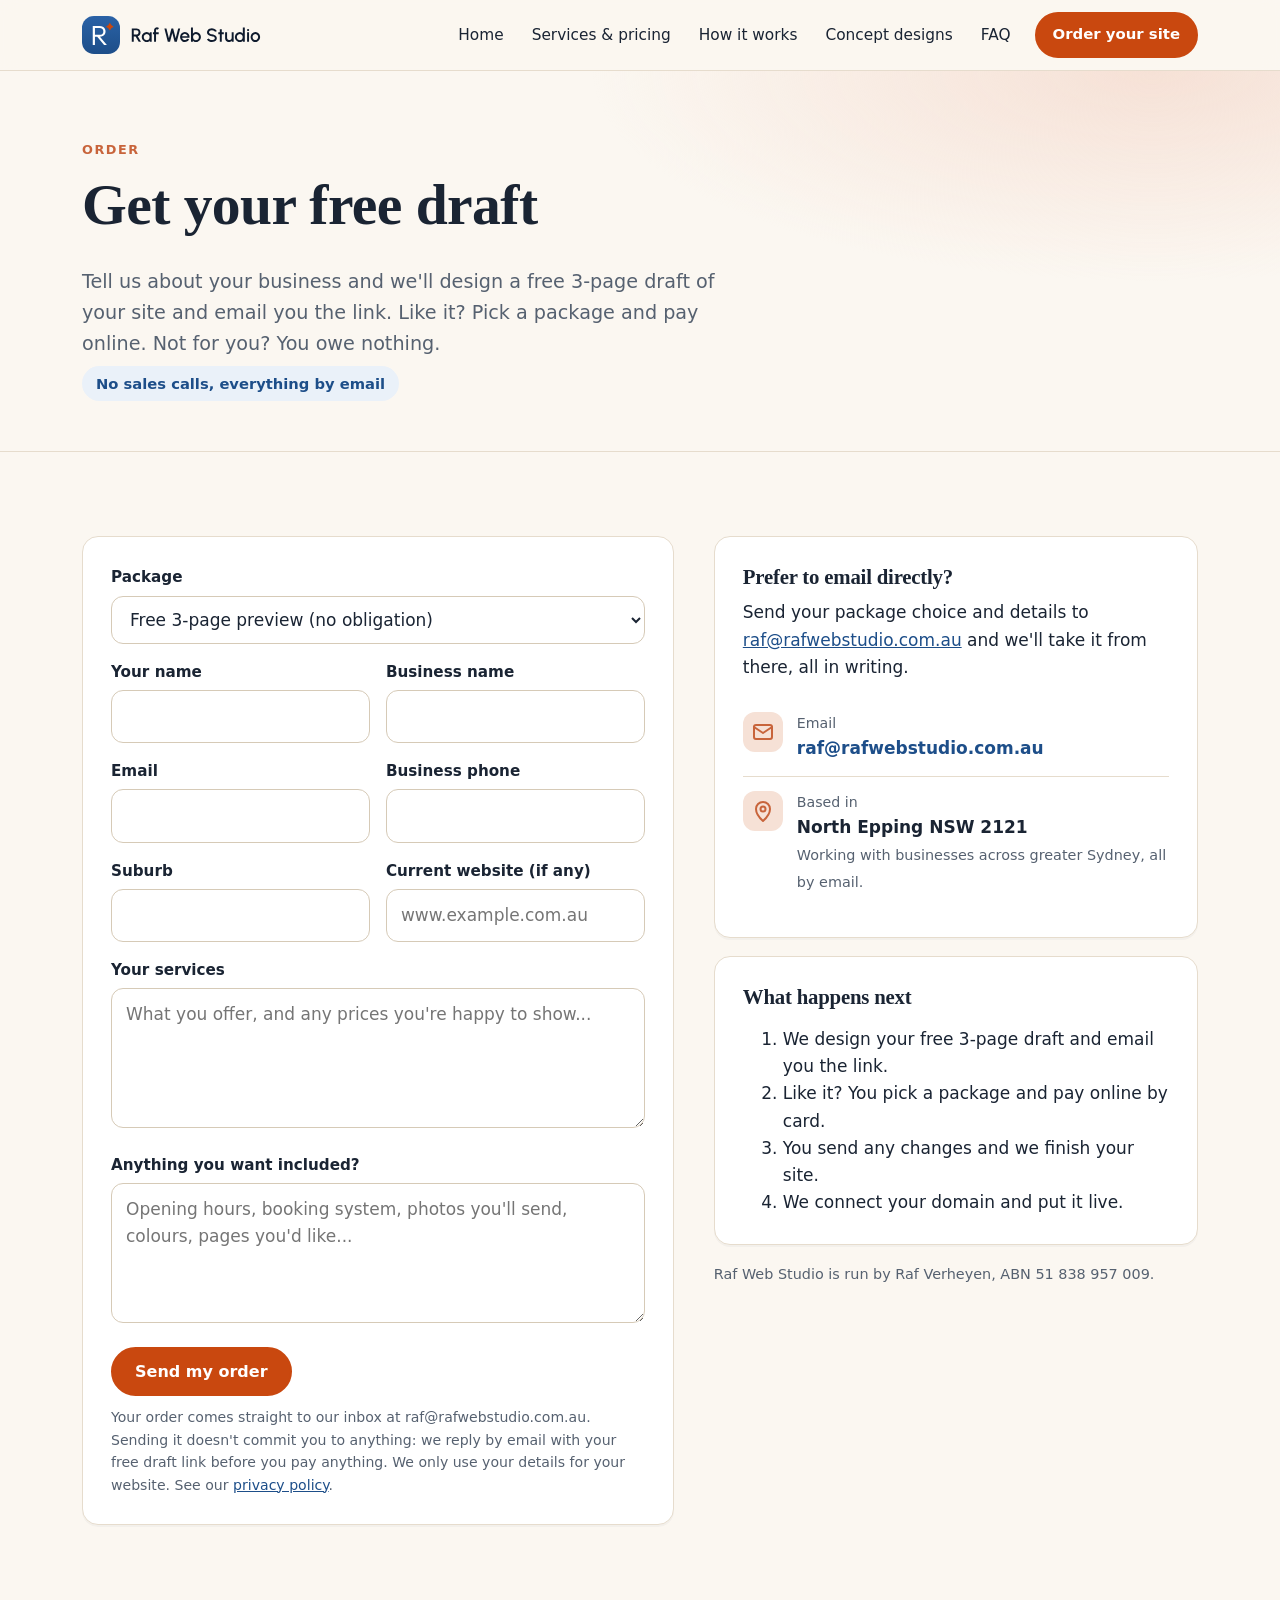
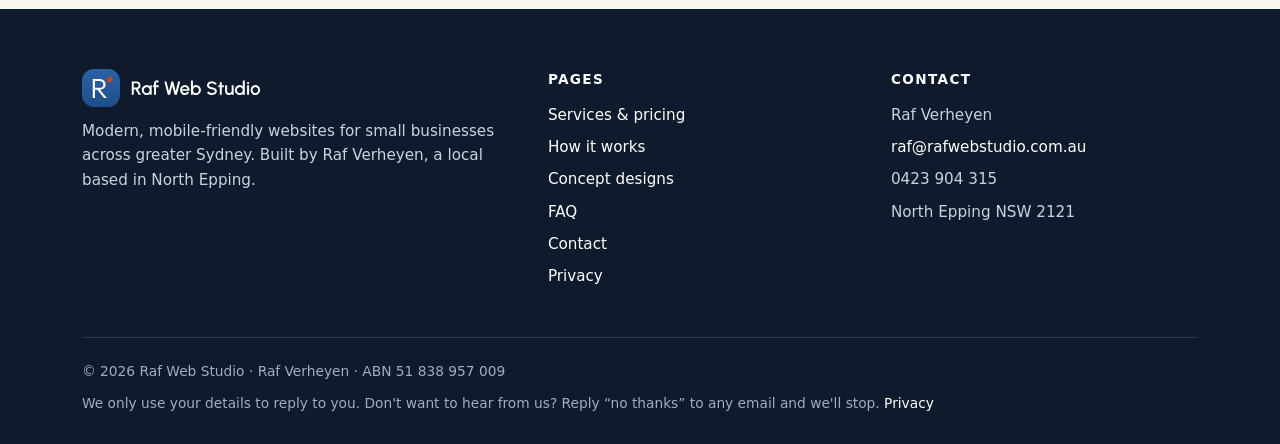
==== commit 30469074: "Unpack site" ====
--- a/contact.html
+++ b/contact.html
@@ -43,7 +43,10 @@
 <main id="main">
 <section class="page-head"><div class="wrap"><span class="eyebrow">Order</span><h1>Get your free draft</h1><p class="lead">Tell us about your business and we'll design a free 3-page draft of your site and email you the link. Like it? Pick a package and pay online. Not for you? You owe nothing.</p><span class="no-calls">No sales calls, everything by email</span></div></section>
 <section><div class="wrap contact-grid">
- <form class="card" id="enquiry" action="mailto:raf@rafwebstudio.com.au" method="post" enctype="text/plain">
+ <form class="card" id="enquiry" action="https://api.web3forms.com/submit" method="post" novalidate>
+  <input type="hidden" name="access_key" value="6be1e1eb-f7a3-4f51-ad65-11d8dad77a6d">
+  <input type="hidden" name="from_name" value="Raf Web Studio website">
+  <input type="checkbox" name="botcheck" class="hp" tabindex="-1" autocomplete="off" aria-hidden="true" style="display:none">
   <label for="f-pkg">Package</label>
   <select id="f-pkg" name="package" required>
    <option>Free 3-page preview (no obligation)</option><option>Launch offer: 5-page site with online bookings ($990)</option><option>One-page site ($490)</option><option>Site with online bookings ($1,790)</option>
@@ -56,8 +59,9 @@
   <div><label for="f-site">Current website (if any)</label><input id="f-site" name="website" placeholder="www.example.com.au"></div></div>
   <label for="f-services">Your services</label><textarea id="f-services" name="services" required placeholder="What you offer, and any prices you're happy to show..."></textarea>
   <label for="f-msg">Anything you want included?</label><textarea id="f-msg" name="message" placeholder="Opening hours, booking system, photos you'll send, colours, pages you'd like..."></textarea>
-  <button class="btn" type="submit">Send my order</button>
-  <p class="form-note">This opens your email app with your order ready to send to raf@rafwebstudio.com.au. Sending it doesn't commit you to anything: we reply by email with your free draft link before you pay anything. We only use your details for your website. See our <a href="privacy.html">privacy policy</a>.</p>
+  <button class="btn" type="submit" id="f-send">Send my order</button>
+  <div id="f-status" class="form-status" role="status" aria-live="polite"></div>
+  <p class="form-note">Your order comes straight to our inbox at raf@rafwebstudio.com.au. Sending it doesn't commit you to anything: we reply by email with your free draft link before you pay anything. We only use your details for your website. See our <a href="privacy.html">privacy policy</a>.</p>
  </form>
  <div>
   <div class="card">
@@ -79,10 +83,30 @@
 (function(){
  var f=document.getElementById('enquiry'),s=document.getElementById('f-pkg'),p=new URLSearchParams(location.search).get('package'),m={"Free preview": 0, "Launch offer ($990)": 1, "Launch offer": 1, "5-page site": 1, "One-page site": 2, "Site with online bookings": 3};
  if(p!==null&&m[p]!==undefined)s.selectedIndex=m[p];
+ var btn=document.getElementById('f-send'),st=document.getElementById('f-status'),label=btn.textContent;
+ function g(d,k){return (d.get(k)||'').toString().trim();}
+ function say(html,cls){st.className='form-status '+cls;st.innerHTML=html;}
  f.addEventListener('submit',function(e){
-  e.preventDefault();var d=new FormData(f),g=function(k){return (d.get(k)||'').toString().trim();};
-  var body='Package: '+g('package')+'\nName: '+g('name')+'\nBusiness: '+g('business')+'\nEmail: '+g('email')+'\nPhone: '+g('phone')+'\nSuburb: '+g('suburb')+'\nCurrent website: '+(g('website')||'none')+'\n\nServices:\n'+g('services')+'\n\nAnything to include:\n'+g('message');
-  location.href='mailto:raf@rafwebstudio.com.au?subject='+encodeURIComponent('Website order - '+g('package')+' - '+g('business'))+'&body='+encodeURIComponent(body);
+  e.preventDefault();
+  if(!f.checkValidity()){f.reportValidity();return;}
+  var d=new FormData(f),free=s.selectedIndex===0,biz=g(d,'business');
+  var subject=free?('Free draft request: '+biz):('New order: '+g(d,'package')+' from '+biz);
+  d.set('subject',subject);d.set('replyto',g(d,'email'));
+  var body='Package: '+g(d,'package')+'\nName: '+g(d,'name')+'\nBusiness: '+biz+'\nEmail: '+g(d,'email')+'\nPhone: '+g(d,'phone')+'\nSuburb: '+g(d,'suburb')+'\nCurrent website: '+(g(d,'website')||'none')+'\n\nServices:\n'+g(d,'services')+'\n\nAnything to include:\n'+g(d,'message');
+  var mail='mailto:raf@rafwebstudio.com.au?subject='+encodeURIComponent(subject)+'&body='+encodeURIComponent(body);
+  btn.disabled=true;btn.textContent='Sending...';f.setAttribute('aria-busy','true');say('Sending your details...','');
+  var ctl=window.AbortController?new AbortController():null,t=setTimeout(function(){if(ctl)ctl.abort();},20000);
+  fetch(f.action,{method:'POST',body:d,headers:{'Accept':'application/json'},signal:ctl?ctl.signal:undefined})
+   .then(function(r){return r.json().catch(function(){return {};}).then(function(j){if(!r.ok||!j.success)throw new Error(j.message||('HTTP '+r.status));return j;});})
+   .then(function(){
+    clearTimeout(t);f.reset();
+    [].forEach.call(f.children,function(el){if(el!==st)el.style.display='none';});
+    say('<strong>Thanks! We&rsquo;ve got your details and will email you within one business day.</strong>','ok');st.setAttribute('tabindex','-1');st.focus();
+   })
+   .catch(function(){
+    clearTimeout(t);btn.disabled=false;btn.textContent=label;f.removeAttribute('aria-busy');
+    say('Sorry, your details didn&rsquo;t send. Nothing is lost: <a href="'+mail.replace(/"/g,'&quot;')+'">email them to us instead</a> (it opens your email app with everything filled in), or write to <a href="mailto:raf@rafwebstudio.com.au">raf@rafwebstudio.com.au</a>.','err');
+   });
  });
 })();
 </script>
--- a/assets/style.css
+++ b/assets/style.css
@@ -236,3 +236,9 @@
 .hero h1{font-size:clamp(2.1rem,4.3vw,3.15rem)}
 .price-note{margin:1.4rem auto 0;max-width:40rem}
 .brand svg.lockup{width:auto;height:38px}
+.form-status{margin-top:12px;font-size:.95rem}
+.form-status:empty{display:none}
+.form-status.ok{background:#E8EFF8;border:1px solid #1D4E89;color:#0F1B2D;border-radius:10px;padding:14px 16px}
+.form-status.err{background:#FDF0EA;border:1px solid #C9480F;color:#0F1B2D;border-radius:10px;padding:14px 16px}
+.form-status a{font-weight:600}
+#enquiry button[disabled]{opacity:.7;cursor:wait}
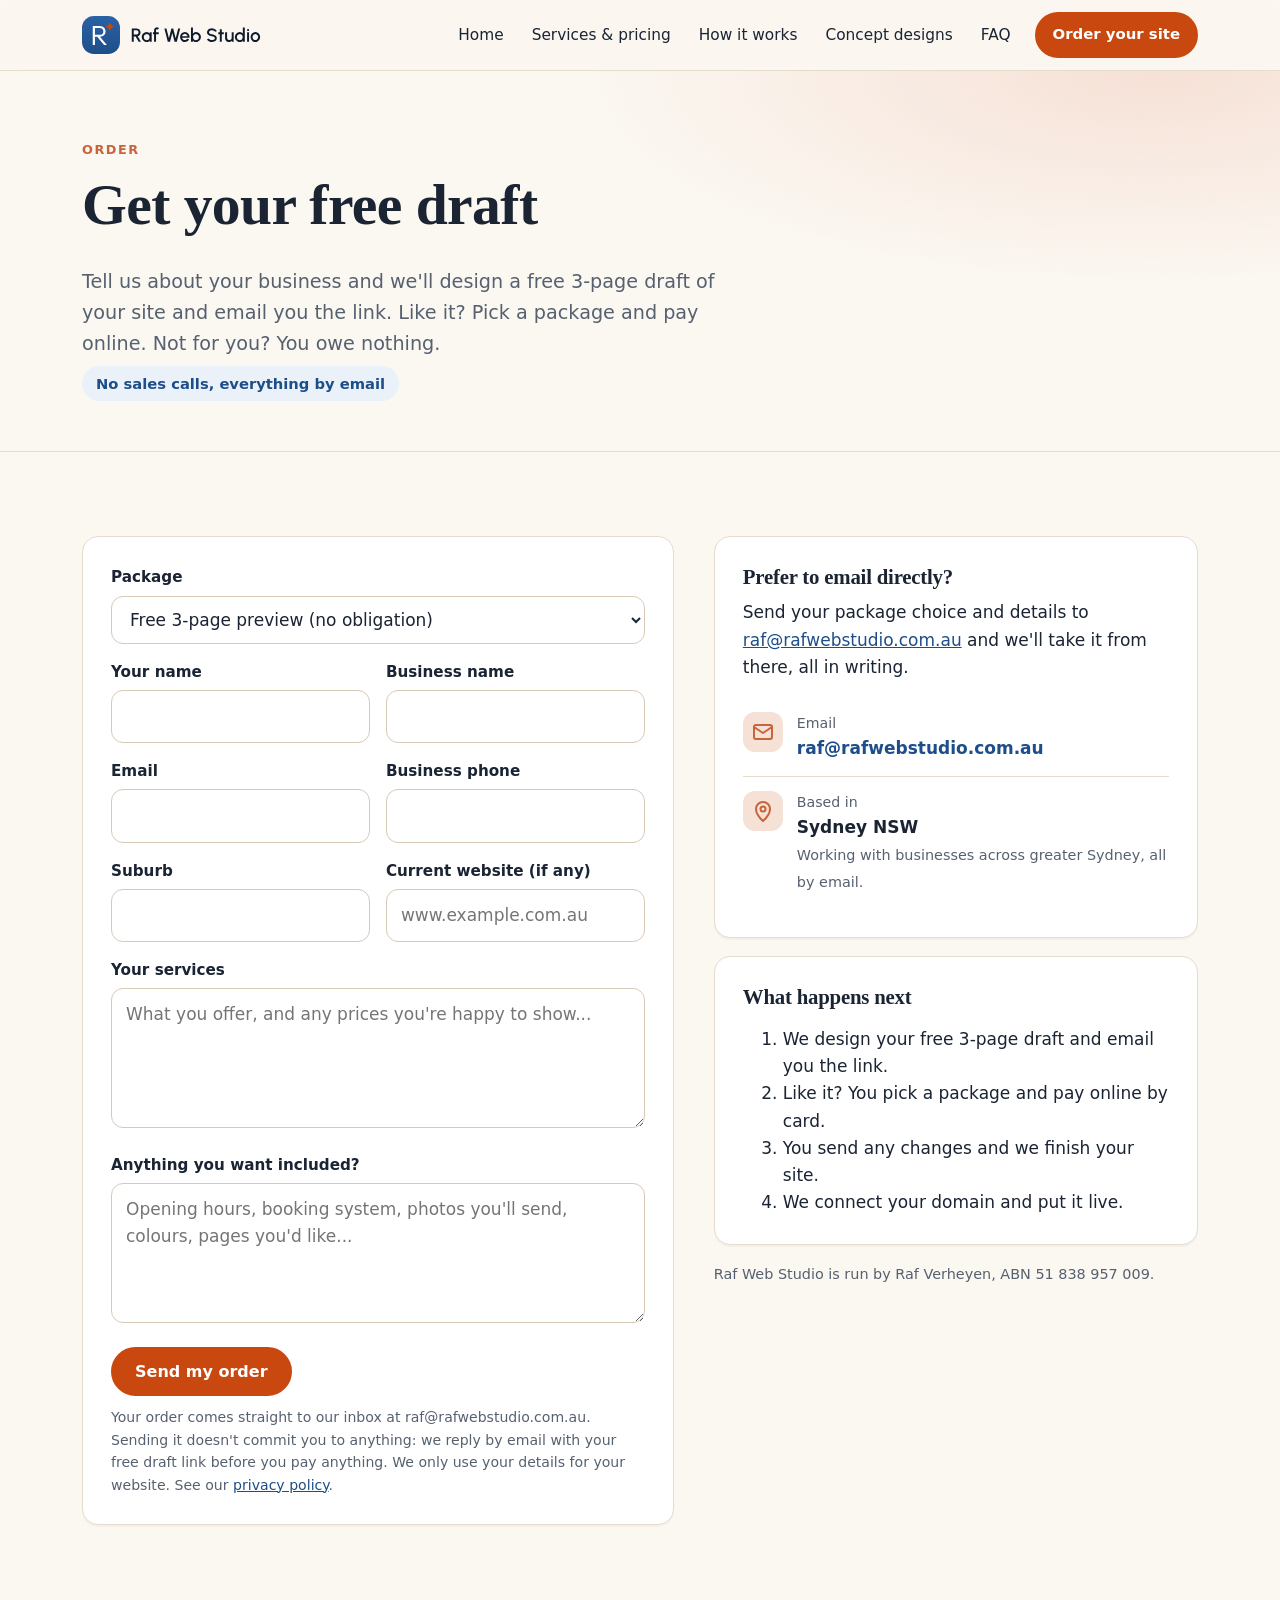
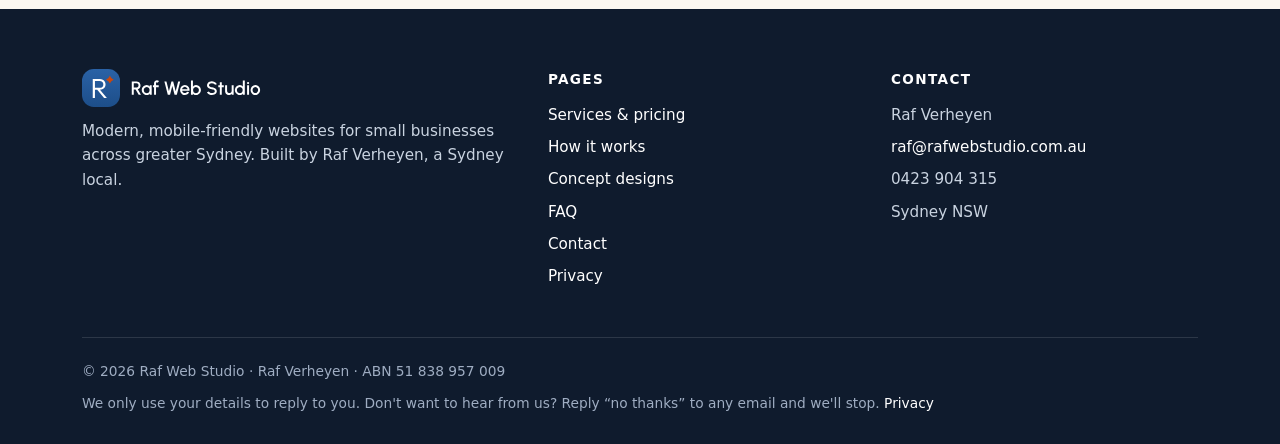
==== commit a5f3ad83: "Unpack site" ====
--- a/contact.html
+++ b/contact.html
@@ -4,7 +4,7 @@
 <meta charset="utf-8">
 <meta name="viewport" content="width=device-width, initial-scale=1">
 <title>Order your website | Raf Web Studio</title>
-<meta name="description" content="Order your new website online. Pick a package, send your details and we email you a preview link. No sales calls. Raf Verheyen, North Epping NSW. raf@rafwebstudio.com.au">
+<meta name="description" content="Order your new website online. Pick a package, send your details and we email you a preview link. No sales calls. Raf Verheyen, Sydney NSW. raf@rafwebstudio.com.au">
 <meta name="robots" content="index, follow">
 <link rel="canonical" href="https://rafwebstudio.com.au/contact.html">
 <meta name="theme-color" content="#1D4E89">
@@ -12,14 +12,14 @@
 <meta property="og:site_name" content="Raf Web Studio">
 <meta property="og:locale" content="en_AU">
 <meta property="og:title" content="Order your website | Raf Web Studio">
-<meta property="og:description" content="Order your new website online. Pick a package, send your details and we email you a preview link. No sales calls. Raf Verheyen, North Epping NSW. raf@rafwebstudio.com.au">
+<meta property="og:description" content="Order your new website online. Pick a package, send your details and we email you a preview link. No sales calls. Raf Verheyen, Sydney NSW. raf@rafwebstudio.com.au">
 <meta property="og:url" content="https://rafwebstudio.com.au/contact.html">
 <meta property="og:image" content="https://rafwebstudio.com.au/assets/img/og-image.png">
 <meta property="og:image:width" content="1200">
 <meta property="og:image:height" content="630">
 <meta name="twitter:card" content="summary_large_image">
 <meta name="twitter:title" content="Order your website | Raf Web Studio">
-<meta name="twitter:description" content="Order your new website online. Pick a package, send your details and we email you a preview link. No sales calls. Raf Verheyen, North Epping NSW. raf@rafwebstudio.com.au">
+<meta name="twitter:description" content="Order your new website online. Pick a package, send your details and we email you a preview link. No sales calls. Raf Verheyen, Sydney NSW. raf@rafwebstudio.com.au">
 <meta name="twitter:image" content="https://rafwebstudio.com.au/assets/img/og-image.png">
 <link rel="icon" href="/favicon.ico" sizes="48x48">
 <link rel="icon" href="/favicon.svg" type="image/svg+xml">
@@ -69,7 +69,7 @@
    <p>Send your package choice and details to <a href="mailto:raf@rafwebstudio.com.au?subject=Website%20order">raf@rafwebstudio.com.au</a> and we'll take it from there, all in writing.</p>
    <ul class="contact-list">
     <li><span class="icon"><svg viewBox="0 0 24 24" fill="none" stroke="currentColor" stroke-width="2" stroke-linecap="round" stroke-linejoin="round"><rect x="3" y="5" width="18" height="14" rx="2"/><path d="m3 7 9 6 9-6"/></svg></span><div><small>Email</small><a href="mailto:raf@rafwebstudio.com.au?subject=Website%20order">raf@rafwebstudio.com.au</a></div></li>
-    <li><span class="icon"><svg viewBox="0 0 24 24" fill="none" stroke="currentColor" stroke-width="2" stroke-linecap="round" stroke-linejoin="round"><path d="M12 22s7-6.2 7-12a7 7 0 1 0-14 0c0 5.8 7 12 7 12z"/><circle cx="12" cy="10" r="2.5"/></svg></span><div><small>Based in</small><strong>North Epping NSW 2121</strong><br><span class="fine">Working with businesses across greater Sydney, all by email.</span></div></li>
+    <li><span class="icon"><svg viewBox="0 0 24 24" fill="none" stroke="currentColor" stroke-width="2" stroke-linecap="round" stroke-linejoin="round"><path d="M12 22s7-6.2 7-12a7 7 0 1 0-14 0c0 5.8 7 12 7 12z"/><circle cx="12" cy="10" r="2.5"/></svg></span><div><small>Based in</small><strong>Sydney NSW</strong><br><span class="fine">Working with businesses across greater Sydney, all by email.</span></div></li>
    </ul>
   </div>
   <div class="card" style="margin-top:18px">
@@ -116,7 +116,7 @@
   <div class="foot-grid">
    <div>
     <a class="brand" href="index.html" aria-label="Raf Web Studio home"><svg xmlns="http://www.w3.org/2000/svg" class="lockup" aria-hidden="true" focusable="false" viewBox="0 0 227.7 48" height="48"><g transform="scale(0.75)"><defs><linearGradient id="g5d" x1="0" y1="0" x2="0" y2="1"><stop offset="0" stop-color="#2A62A6"/><stop offset="1" stop-color="#1D4E89"/></linearGradient></defs><rect width="64" height="64" rx="20" fill="url(#g5d)"/><path fill="#fff" d="M20.53 34.81V31.7H29.63Q32.68 31.7 34.31 30.15Q35.94 28.6 35.94 25.97Q35.94 23.46 34.32 21.85Q32.7 20.24 29.65 20.24H20.53V17H29.69Q32.77 17 35.01 18.15Q37.25 19.3 38.46 21.31Q39.66 23.33 39.66 25.92Q39.66 28.59 38.46 30.59Q37.25 32.59 35.01 33.7Q32.77 34.81 29.69 34.81ZM18.1 49V17H21.8V49ZM37.18 49 25.3 34.35 28.85 33.19 41.9 49Z"/><path fill="#C9480F" d="M46.9 11.5Q48.85 16.05 53.4 18Q48.85 19.95 46.9 24.5Q44.95 19.95 40.4 18Q44.95 16.05 46.9 11.5Z"/></g><path fill="#fff" d="M62.88 32.64V15.84H69.06Q70.42 15.84 71.52 16.51Q72.61 17.18 73.26 18.32Q73.9 19.45 73.9 20.84Q73.9 22.01 73.46 22.99Q73.02 23.96 72.23 24.65Q71.45 25.33 70.44 25.64L74.49 32.64H71.61L67.67 25.86H65.38V32.64ZM65.38 23.36H68.8Q69.51 23.36 70.11 23Q70.7 22.65 71.05 22.04Q71.41 21.44 71.41 20.68Q71.41 19.93 71.05 19.33Q70.7 18.72 70.11 18.36Q69.51 18.01 68.8 18.01H65.38ZM85.55 20.64H88.04V32.64H85.54L85.43 30.9Q84.91 31.82 84.01 32.39Q83.12 32.95 81.89 32.95Q80.56 32.95 79.4 32.45Q78.24 31.95 77.36 31.07Q76.48 30.18 75.99 29.02Q75.49 27.86 75.49 26.53Q75.49 25.24 75.97 24.11Q76.45 22.98 77.3 22.13Q78.15 21.27 79.28 20.79Q80.4 20.3 81.69 20.3Q82.99 20.3 83.99 20.9Q84.99 21.49 85.65 22.42ZM81.83 30.54Q82.89 30.54 83.68 30.02Q84.47 29.49 84.91 28.6Q85.35 27.71 85.35 26.64Q85.35 25.54 84.9 24.66Q84.46 23.77 83.67 23.25Q82.88 22.73 81.83 22.73Q80.78 22.73 79.92 23.25Q79.06 23.78 78.56 24.67Q78.05 25.56 78.05 26.64Q78.05 27.73 78.57 28.61Q79.09 29.5 79.95 30.02Q80.81 30.54 81.83 30.54ZM93.52 17.91V20.64H96.91V23.14H93.52V32.64H91.03V23.14H89.6V20.64H91.03V17.91Q91.03 16.93 91.51 16.12Q91.99 15.32 92.8 14.83Q93.62 14.35 94.6 14.35Q95.32 14.35 96.01 14.64Q96.7 14.93 97.24 15.53L95.45 17.29Q95.31 17.08 95.08 16.96Q94.85 16.85 94.6 16.85Q94.16 16.85 93.84 17.16Q93.52 17.47 93.52 17.91ZM108.38 32.64 104.08 15.84H106.66L109.8 28.16L112.94 15.84H115.2L118.35 28.16L121.48 15.84H124.06L119.78 32.64H116.92L114.07 21.52L111.23 32.64ZM129.88 32.95Q128.22 32.95 126.86 32.1Q125.5 31.25 124.69 29.81Q123.88 28.37 123.88 26.63Q123.88 25.32 124.34 24.17Q124.81 23.03 125.63 22.16Q126.46 21.29 127.55 20.8Q128.64 20.3 129.88 20.3Q131.25 20.3 132.41 20.88Q133.56 21.45 134.37 22.45Q135.19 23.45 135.58 24.75Q135.96 26.05 135.8 27.51H126.55Q126.7 28.34 127.16 29.01Q127.61 29.67 128.31 30.06Q129.01 30.44 129.88 30.46Q130.79 30.46 131.54 30Q132.28 29.54 132.76 28.74L135.31 29.33Q134.58 30.92 133.13 31.94Q131.68 32.95 129.88 32.95ZM126.47 25.61H133.28Q133.16 24.75 132.68 24.04Q132.2 23.34 131.47 22.92Q130.74 22.51 129.88 22.51Q129.02 22.51 128.3 22.92Q127.57 23.33 127.1 24.03Q126.62 24.73 126.47 25.61ZM143.88 20.3Q145.63 20.3 147.07 21.16Q148.5 22.01 149.35 23.44Q150.21 24.88 150.21 26.62Q150.21 27.93 149.71 29.08Q149.22 30.23 148.35 31.1Q147.48 31.97 146.34 32.46Q145.19 32.95 143.88 32.95Q142.62 32.95 141.68 32.37Q140.73 31.79 140.14 30.87V32.64H137.64V14.64H140.14V22.39Q140.73 21.46 141.68 20.88Q142.62 20.3 143.88 20.3ZM143.85 30.53Q144.9 30.53 145.77 30Q146.63 29.48 147.14 28.59Q147.65 27.7 147.65 26.62Q147.65 25.53 147.13 24.65Q146.61 23.76 145.75 23.24Q144.88 22.71 143.85 22.71Q142.81 22.71 142.02 23.24Q141.22 23.77 140.78 24.66Q140.34 25.55 140.34 26.62Q140.34 27.71 140.79 28.6Q141.23 29.48 142.02 30.01Q142.81 30.53 143.85 30.53ZM164.11 32.95Q162.73 32.95 161.46 32.52Q160.19 32.09 159.24 31.28Q158.29 30.47 157.88 29.35L160.23 28.48Q160.43 29.06 161.01 29.5Q161.59 29.95 162.4 30.2Q163.21 30.46 164.11 30.46Q165.08 30.46 165.92 30.15Q166.76 29.84 167.28 29.28Q167.8 28.73 167.8 27.98Q167.8 27.22 167.26 26.73Q166.72 26.24 165.87 25.95Q165.02 25.66 164.11 25.51Q162.35 25.22 160.95 24.67Q159.55 24.12 158.74 23.12Q157.93 22.12 157.93 20.54Q157.93 19.03 158.79 17.92Q159.65 16.8 161.06 16.18Q162.47 15.56 164.11 15.56Q165.46 15.56 166.73 15.99Q168.01 16.41 168.97 17.22Q169.93 18.04 170.35 19.19L167.99 20.04Q167.79 19.46 167.21 19.02Q166.63 18.57 165.82 18.32Q165.01 18.08 164.11 18.08Q163.16 18.06 162.32 18.38Q161.48 18.7 160.95 19.25Q160.43 19.81 160.43 20.54Q160.43 21.43 160.92 21.9Q161.41 22.37 162.24 22.59Q163.08 22.82 164.11 22.99Q165.77 23.26 167.18 23.87Q168.59 24.48 169.44 25.49Q170.3 26.51 170.3 27.98Q170.3 29.48 169.44 30.59Q168.58 31.71 167.18 32.33Q165.77 32.95 164.11 32.95ZM179.11 23.14H176.59L176.58 32.64H174.09L174.09 23.14H172.18V20.64H174.09L174.09 16.87H176.58L176.59 20.64H179.11ZM180.78 28.15V20.64H183.28V27.52Q183.28 28.33 183.67 28.99Q184.06 29.65 184.72 30.04Q185.39 30.43 186.18 30.43Q186.99 30.43 187.64 30.04Q188.3 29.65 188.69 28.99Q189.08 28.33 189.08 27.52V20.64H191.57L191.59 32.64H189.09L189.08 31.34Q188.46 32.09 187.55 32.52Q186.64 32.95 185.59 32.95Q184.26 32.95 183.17 32.3Q182.07 31.66 181.43 30.57Q180.78 29.48 180.78 28.15ZM203.17 14.64H205.67V32.64H203.17V30.88Q202.58 31.81 201.63 32.38Q200.68 32.95 199.42 32.95Q198.11 32.95 196.97 32.46Q195.83 31.97 194.96 31.1Q194.09 30.23 193.6 29.09Q193.1 27.95 193.1 26.64Q193.1 25.33 193.6 24.19Q194.09 23.05 194.96 22.18Q195.83 21.31 196.97 20.81Q198.11 20.32 199.42 20.32Q200.68 20.32 201.63 20.89Q202.58 21.46 203.17 22.39ZM199.44 30.54Q200.5 30.54 201.29 30.02Q202.08 29.49 202.52 28.6Q202.96 27.71 202.96 26.64Q202.96 25.54 202.52 24.66Q202.07 23.77 201.28 23.25Q200.49 22.73 199.44 22.73Q198.4 22.73 197.54 23.25Q196.68 23.78 196.17 24.67Q195.66 25.56 195.66 26.64Q195.66 27.73 196.18 28.61Q196.7 29.5 197.56 30.02Q198.42 30.54 199.44 30.54ZM208.55 20.64H211.04V32.64H208.55ZM209.81 18.9Q209.25 18.9 208.86 18.53Q208.47 18.15 208.47 17.59Q208.47 17.04 208.86 16.66Q209.25 16.28 209.81 16.28Q210.36 16.28 210.74 16.66Q211.12 17.04 211.12 17.59Q211.12 18.15 210.75 18.53Q210.37 18.9 209.81 18.9ZM218.99 32.95Q217.33 32.95 215.97 32.1Q214.61 31.25 213.8 29.81Q212.99 28.38 212.99 26.64Q212.99 25.32 213.46 24.17Q213.92 23.03 214.75 22.16Q215.57 21.29 216.66 20.8Q217.75 20.3 218.99 20.3Q220.64 20.3 222.01 21.16Q223.37 22.01 224.18 23.45Q224.99 24.89 224.99 26.64Q224.99 27.95 224.52 29.09Q224.05 30.23 223.23 31.1Q222.41 31.97 221.32 32.46Q220.24 32.95 218.99 32.95ZM218.99 30.46Q219.98 30.46 220.78 29.93Q221.57 29.4 222.03 28.53Q222.49 27.66 222.49 26.64Q222.49 25.59 222.02 24.72Q221.55 23.84 220.75 23.32Q219.96 22.8 218.99 22.8Q218 22.8 217.2 23.33Q216.41 23.86 215.95 24.73Q215.48 25.6 215.48 26.64Q215.48 27.71 215.96 28.58Q216.44 29.44 217.24 29.95Q218.04 30.46 218.99 30.46Z"/></svg></a>
-    <p>Modern, mobile-friendly websites for small businesses across greater Sydney. Built by Raf Verheyen, a local based in North Epping.</p>
+    <p>Modern, mobile-friendly websites for small businesses across greater Sydney. Built by Raf Verheyen, a Sydney local.</p>
    </div>
    <div>
     <h4>Pages</h4>
@@ -128,7 +128,7 @@
      <li>Raf Verheyen</li>
      <li><a href="mailto:raf@rafwebstudio.com.au">raf@rafwebstudio.com.au</a></li>
      <li>0423 904 315</li>
-     <li>North Epping NSW 2121</li>
+     <li>Sydney NSW</li>
     </ul>
    </div>
   </div>
--- a/assets/style.css
+++ b/assets/style.css
@@ -242,3 +242,16 @@
 .form-status.err{background:#FDF0EA;border:1px solid #C9480F;color:#0F1B2D;border-radius:10px;padding:14px 16px}
 .form-status a{font-weight:600}
 #enquiry button[disabled]{opacity:.7;cursor:wait}
+/* local trust: Raf intro, made-in-Sydney line */
+.hi-raf{display:flex;align-items:center;gap:14px;margin:4px 0 24px}
+.hi-raf img{width:64px;height:64px;border-radius:50%;object-fit:cover;display:block;box-shadow:0 0 0 3px #fff,0 0 0 4px var(--line),0 6px 16px -8px rgba(26,36,51,.35)}
+.hi-raf p{margin:0;font-size:1.02rem;color:var(--ink);line-height:1.45}
+.made-here{display:flex;align-items:center;gap:10px;margin:22px 0 0;padding:11px 16px;background:#fff;border:1px solid var(--line);border-radius:14px;font-size:.96rem;color:var(--ink);width:fit-content;max-width:100%}
+.made-here .icon{display:grid;place-items:center;flex:none;width:30px;height:30px;border-radius:50%;background:#e6eef8;color:var(--green)}
+.made-here .icon svg{width:17px;height:17px}
+.about-photo{display:block;position:relative;z-index:1;margin:0 0 22px}
+.about-photo img{width:160px;height:160px;border-radius:50%;object-fit:cover;display:block;box-shadow:0 0 0 5px rgba(255,255,255,.9),0 14px 30px -14px rgba(0,0,0,.5)}
+.about-intro{font-weight:600;color:var(--ink);font-size:1.08rem}
+@media (max-width:600px){.hi-raf img{width:56px;height:56px}.made-here{font-size:.92rem;align-items:flex-start}.about-photo img{width:132px;height:132px}}
+@media (min-width:901px){.hero{padding-top:56px}.hero .hi-raf{margin-bottom:20px}.hero .ticks{margin-top:20px}.hero .made-here{margin-top:16px}}
+@media (min-width:1100px){.hero .made-here{white-space:nowrap;font-size:.93rem;padding:9px 16px 9px 12px}}
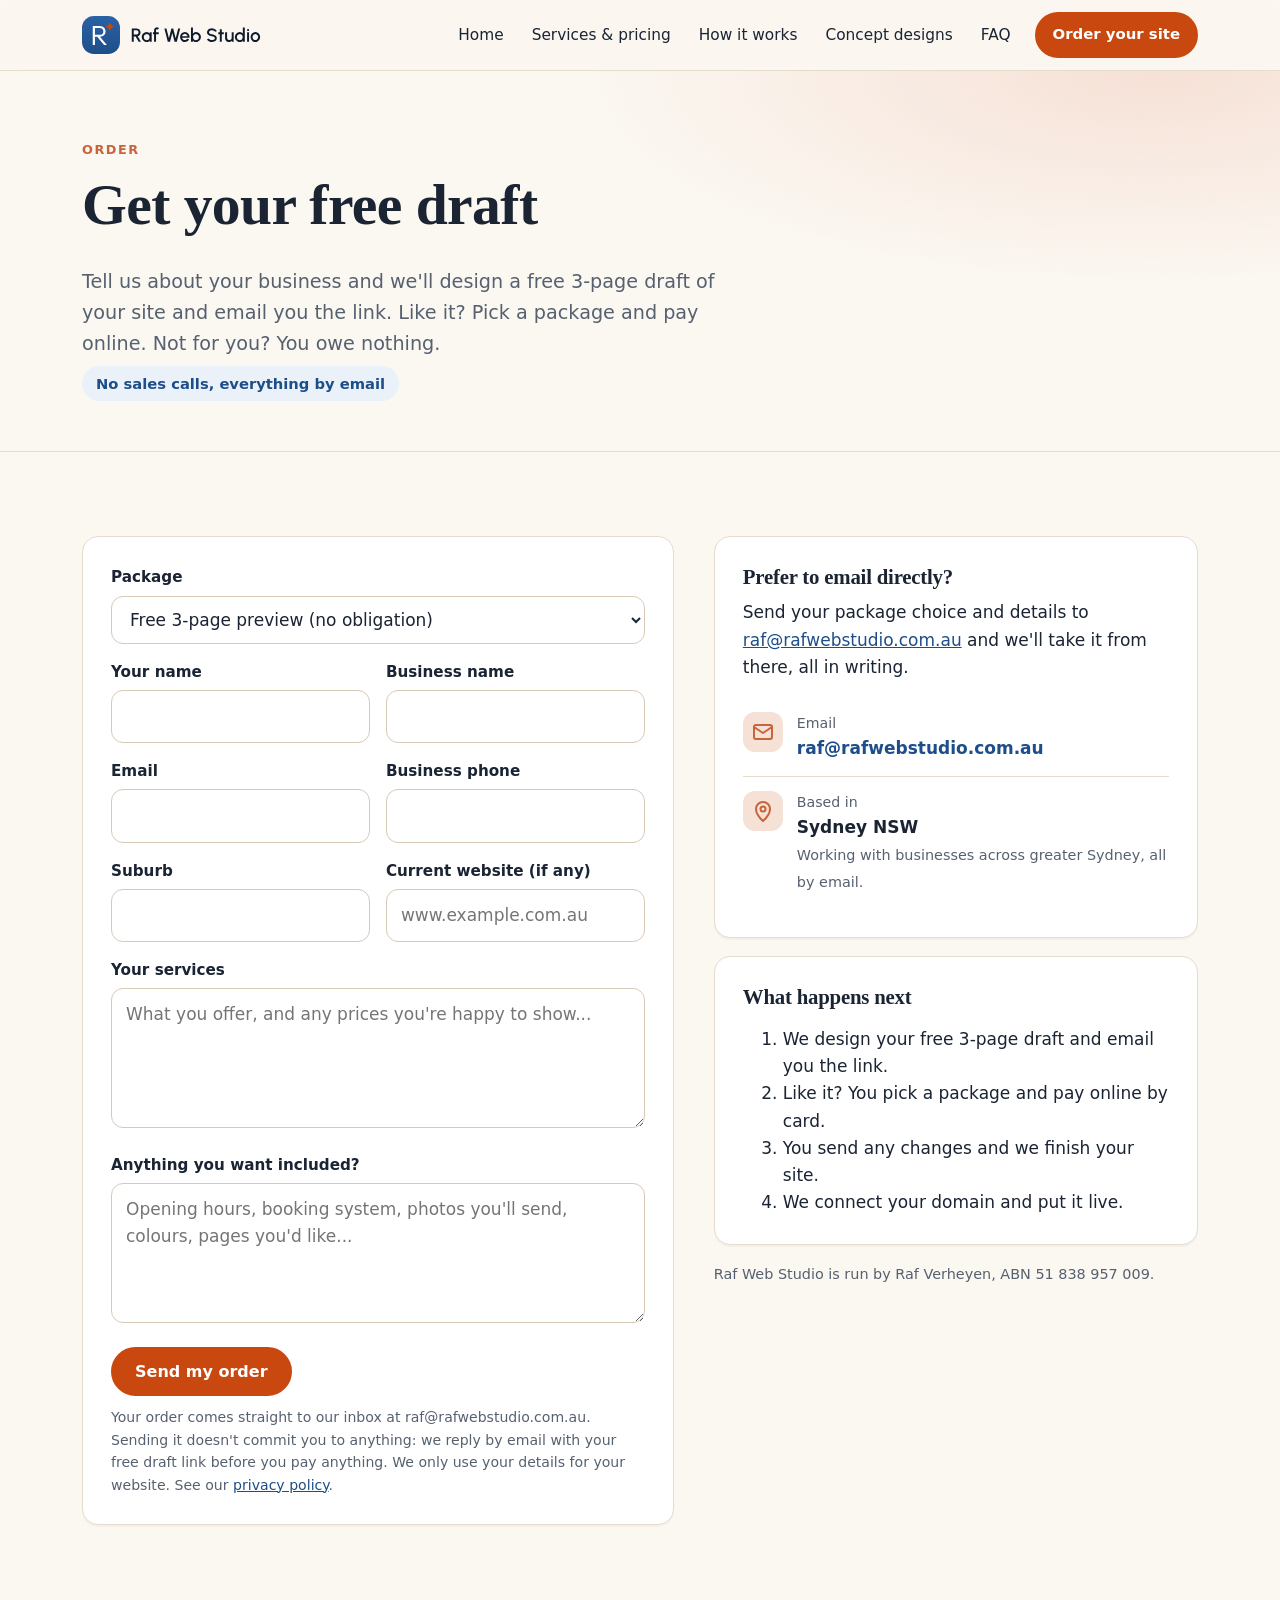
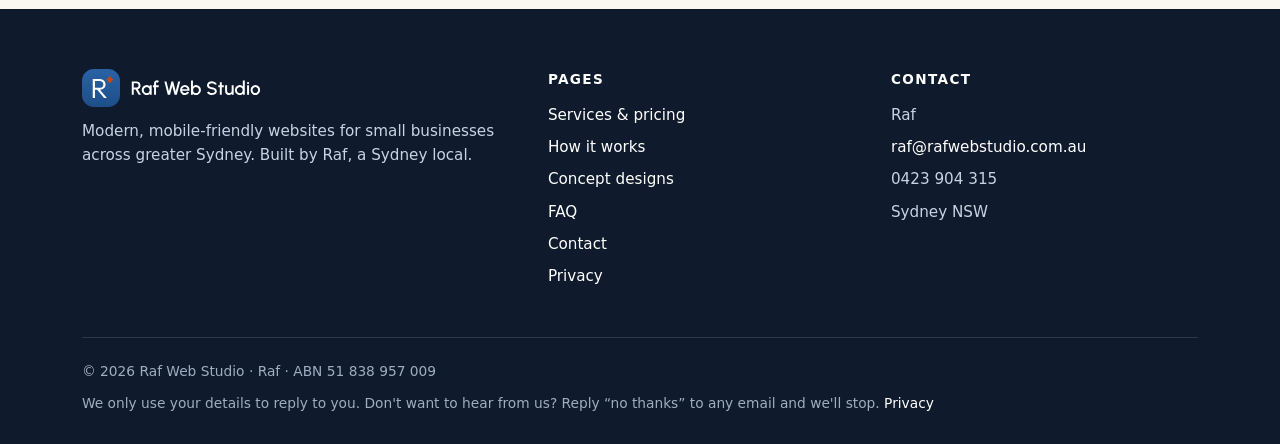
==== commit c61b230d: "Unpack site" ====
--- a/contact.html
+++ b/contact.html
@@ -4,7 +4,7 @@
 <meta charset="utf-8">
 <meta name="viewport" content="width=device-width, initial-scale=1">
 <title>Order your website | Raf Web Studio</title>
-<meta name="description" content="Order your new website online. Pick a package, send your details and we email you a preview link. No sales calls. Raf Verheyen, Sydney NSW. raf@rafwebstudio.com.au">
+<meta name="description" content="Order your new website online. Pick a package, send your details and we email you a preview link. No sales calls. Raf Web Studio, Sydney NSW. raf@rafwebstudio.com.au">
 <meta name="robots" content="index, follow">
 <link rel="canonical" href="https://rafwebstudio.com.au/contact.html">
 <meta name="theme-color" content="#1D4E89">
@@ -12,14 +12,14 @@
 <meta property="og:site_name" content="Raf Web Studio">
 <meta property="og:locale" content="en_AU">
 <meta property="og:title" content="Order your website | Raf Web Studio">
-<meta property="og:description" content="Order your new website online. Pick a package, send your details and we email you a preview link. No sales calls. Raf Verheyen, Sydney NSW. raf@rafwebstudio.com.au">
+<meta property="og:description" content="Order your new website online. Pick a package, send your details and we email you a preview link. No sales calls. Raf Web Studio, Sydney NSW. raf@rafwebstudio.com.au">
 <meta property="og:url" content="https://rafwebstudio.com.au/contact.html">
 <meta property="og:image" content="https://rafwebstudio.com.au/assets/img/og-image.png">
 <meta property="og:image:width" content="1200">
 <meta property="og:image:height" content="630">
 <meta name="twitter:card" content="summary_large_image">
 <meta name="twitter:title" content="Order your website | Raf Web Studio">
-<meta name="twitter:description" content="Order your new website online. Pick a package, send your details and we email you a preview link. No sales calls. Raf Verheyen, Sydney NSW. raf@rafwebstudio.com.au">
+<meta name="twitter:description" content="Order your new website online. Pick a package, send your details and we email you a preview link. No sales calls. Raf Web Studio, Sydney NSW. raf@rafwebstudio.com.au">
 <meta name="twitter:image" content="https://rafwebstudio.com.au/assets/img/og-image.png">
 <link rel="icon" href="/favicon.ico" sizes="48x48">
 <link rel="icon" href="/favicon.svg" type="image/svg+xml">
@@ -116,7 +116,7 @@
   <div class="foot-grid">
    <div>
     <a class="brand" href="index.html" aria-label="Raf Web Studio home"><svg xmlns="http://www.w3.org/2000/svg" class="lockup" aria-hidden="true" focusable="false" viewBox="0 0 227.7 48" height="48"><g transform="scale(0.75)"><defs><linearGradient id="g5d" x1="0" y1="0" x2="0" y2="1"><stop offset="0" stop-color="#2A62A6"/><stop offset="1" stop-color="#1D4E89"/></linearGradient></defs><rect width="64" height="64" rx="20" fill="url(#g5d)"/><path fill="#fff" d="M20.53 34.81V31.7H29.63Q32.68 31.7 34.31 30.15Q35.94 28.6 35.94 25.97Q35.94 23.46 34.32 21.85Q32.7 20.24 29.65 20.24H20.53V17H29.69Q32.77 17 35.01 18.15Q37.25 19.3 38.46 21.31Q39.66 23.33 39.66 25.92Q39.66 28.59 38.46 30.59Q37.25 32.59 35.01 33.7Q32.77 34.81 29.69 34.81ZM18.1 49V17H21.8V49ZM37.18 49 25.3 34.35 28.85 33.19 41.9 49Z"/><path fill="#C9480F" d="M46.9 11.5Q48.85 16.05 53.4 18Q48.85 19.95 46.9 24.5Q44.95 19.95 40.4 18Q44.95 16.05 46.9 11.5Z"/></g><path fill="#fff" d="M62.88 32.64V15.84H69.06Q70.42 15.84 71.52 16.51Q72.61 17.18 73.26 18.32Q73.9 19.45 73.9 20.84Q73.9 22.01 73.46 22.99Q73.02 23.96 72.23 24.65Q71.45 25.33 70.44 25.64L74.49 32.64H71.61L67.67 25.86H65.38V32.64ZM65.38 23.36H68.8Q69.51 23.36 70.11 23Q70.7 22.65 71.05 22.04Q71.41 21.44 71.41 20.68Q71.41 19.93 71.05 19.33Q70.7 18.72 70.11 18.36Q69.51 18.01 68.8 18.01H65.38ZM85.55 20.64H88.04V32.64H85.54L85.43 30.9Q84.91 31.82 84.01 32.39Q83.12 32.95 81.89 32.95Q80.56 32.95 79.4 32.45Q78.24 31.95 77.36 31.07Q76.48 30.18 75.99 29.02Q75.49 27.86 75.49 26.53Q75.49 25.24 75.97 24.11Q76.45 22.98 77.3 22.13Q78.15 21.27 79.28 20.79Q80.4 20.3 81.69 20.3Q82.99 20.3 83.99 20.9Q84.99 21.49 85.65 22.42ZM81.83 30.54Q82.89 30.54 83.68 30.02Q84.47 29.49 84.91 28.6Q85.35 27.71 85.35 26.64Q85.35 25.54 84.9 24.66Q84.46 23.77 83.67 23.25Q82.88 22.73 81.83 22.73Q80.78 22.73 79.92 23.25Q79.06 23.78 78.56 24.67Q78.05 25.56 78.05 26.64Q78.05 27.73 78.57 28.61Q79.09 29.5 79.95 30.02Q80.81 30.54 81.83 30.54ZM93.52 17.91V20.64H96.91V23.14H93.52V32.64H91.03V23.14H89.6V20.64H91.03V17.91Q91.03 16.93 91.51 16.12Q91.99 15.32 92.8 14.83Q93.62 14.35 94.6 14.35Q95.32 14.35 96.01 14.64Q96.7 14.93 97.24 15.53L95.45 17.29Q95.31 17.08 95.08 16.96Q94.85 16.85 94.6 16.85Q94.16 16.85 93.84 17.16Q93.52 17.47 93.52 17.91ZM108.38 32.64 104.08 15.84H106.66L109.8 28.16L112.94 15.84H115.2L118.35 28.16L121.48 15.84H124.06L119.78 32.64H116.92L114.07 21.52L111.23 32.64ZM129.88 32.95Q128.22 32.95 126.86 32.1Q125.5 31.25 124.69 29.81Q123.88 28.37 123.88 26.63Q123.88 25.32 124.34 24.17Q124.81 23.03 125.63 22.16Q126.46 21.29 127.55 20.8Q128.64 20.3 129.88 20.3Q131.25 20.3 132.41 20.88Q133.56 21.45 134.37 22.45Q135.19 23.45 135.58 24.75Q135.96 26.05 135.8 27.51H126.55Q126.7 28.34 127.16 29.01Q127.61 29.67 128.31 30.06Q129.01 30.44 129.88 30.46Q130.79 30.46 131.54 30Q132.28 29.54 132.76 28.74L135.31 29.33Q134.58 30.92 133.13 31.94Q131.68 32.95 129.88 32.95ZM126.47 25.61H133.28Q133.16 24.75 132.68 24.04Q132.2 23.34 131.47 22.92Q130.74 22.51 129.88 22.51Q129.02 22.51 128.3 22.92Q127.57 23.33 127.1 24.03Q126.62 24.73 126.47 25.61ZM143.88 20.3Q145.63 20.3 147.07 21.16Q148.5 22.01 149.35 23.44Q150.21 24.88 150.21 26.62Q150.21 27.93 149.71 29.08Q149.22 30.23 148.35 31.1Q147.48 31.97 146.34 32.46Q145.19 32.95 143.88 32.95Q142.62 32.95 141.68 32.37Q140.73 31.79 140.14 30.87V32.64H137.64V14.64H140.14V22.39Q140.73 21.46 141.68 20.88Q142.62 20.3 143.88 20.3ZM143.85 30.53Q144.9 30.53 145.77 30Q146.63 29.48 147.14 28.59Q147.65 27.7 147.65 26.62Q147.65 25.53 147.13 24.65Q146.61 23.76 145.75 23.24Q144.88 22.71 143.85 22.71Q142.81 22.71 142.02 23.24Q141.22 23.77 140.78 24.66Q140.34 25.55 140.34 26.62Q140.34 27.71 140.79 28.6Q141.23 29.48 142.02 30.01Q142.81 30.53 143.85 30.53ZM164.11 32.95Q162.73 32.95 161.46 32.52Q160.19 32.09 159.24 31.28Q158.29 30.47 157.88 29.35L160.23 28.48Q160.43 29.06 161.01 29.5Q161.59 29.95 162.4 30.2Q163.21 30.46 164.11 30.46Q165.08 30.46 165.92 30.15Q166.76 29.84 167.28 29.28Q167.8 28.73 167.8 27.98Q167.8 27.22 167.26 26.73Q166.72 26.24 165.87 25.95Q165.02 25.66 164.11 25.51Q162.35 25.22 160.95 24.67Q159.55 24.12 158.74 23.12Q157.93 22.12 157.93 20.54Q157.93 19.03 158.79 17.92Q159.65 16.8 161.06 16.18Q162.47 15.56 164.11 15.56Q165.46 15.56 166.73 15.99Q168.01 16.41 168.97 17.22Q169.93 18.04 170.35 19.19L167.99 20.04Q167.79 19.46 167.21 19.02Q166.63 18.57 165.82 18.32Q165.01 18.08 164.11 18.08Q163.16 18.06 162.32 18.38Q161.48 18.7 160.95 19.25Q160.43 19.81 160.43 20.54Q160.43 21.43 160.92 21.9Q161.41 22.37 162.24 22.59Q163.08 22.82 164.11 22.99Q165.77 23.26 167.18 23.87Q168.59 24.48 169.44 25.49Q170.3 26.51 170.3 27.98Q170.3 29.48 169.44 30.59Q168.58 31.71 167.18 32.33Q165.77 32.95 164.11 32.95ZM179.11 23.14H176.59L176.58 32.64H174.09L174.09 23.14H172.18V20.64H174.09L174.09 16.87H176.58L176.59 20.64H179.11ZM180.78 28.15V20.64H183.28V27.52Q183.28 28.33 183.67 28.99Q184.06 29.65 184.72 30.04Q185.39 30.43 186.18 30.43Q186.99 30.43 187.64 30.04Q188.3 29.65 188.69 28.99Q189.08 28.33 189.08 27.52V20.64H191.57L191.59 32.64H189.09L189.08 31.34Q188.46 32.09 187.55 32.52Q186.64 32.95 185.59 32.95Q184.26 32.95 183.17 32.3Q182.07 31.66 181.43 30.57Q180.78 29.48 180.78 28.15ZM203.17 14.64H205.67V32.64H203.17V30.88Q202.58 31.81 201.63 32.38Q200.68 32.95 199.42 32.95Q198.11 32.95 196.97 32.46Q195.83 31.97 194.96 31.1Q194.09 30.23 193.6 29.09Q193.1 27.95 193.1 26.64Q193.1 25.33 193.6 24.19Q194.09 23.05 194.96 22.18Q195.83 21.31 196.97 20.81Q198.11 20.32 199.42 20.32Q200.68 20.32 201.63 20.89Q202.58 21.46 203.17 22.39ZM199.44 30.54Q200.5 30.54 201.29 30.02Q202.08 29.49 202.52 28.6Q202.96 27.71 202.96 26.64Q202.96 25.54 202.52 24.66Q202.07 23.77 201.28 23.25Q200.49 22.73 199.44 22.73Q198.4 22.73 197.54 23.25Q196.68 23.78 196.17 24.67Q195.66 25.56 195.66 26.64Q195.66 27.73 196.18 28.61Q196.7 29.5 197.56 30.02Q198.42 30.54 199.44 30.54ZM208.55 20.64H211.04V32.64H208.55ZM209.81 18.9Q209.25 18.9 208.86 18.53Q208.47 18.15 208.47 17.59Q208.47 17.04 208.86 16.66Q209.25 16.28 209.81 16.28Q210.36 16.28 210.74 16.66Q211.12 17.04 211.12 17.59Q211.12 18.15 210.75 18.53Q210.37 18.9 209.81 18.9ZM218.99 32.95Q217.33 32.95 215.97 32.1Q214.61 31.25 213.8 29.81Q212.99 28.38 212.99 26.64Q212.99 25.32 213.46 24.17Q213.92 23.03 214.75 22.16Q215.57 21.29 216.66 20.8Q217.75 20.3 218.99 20.3Q220.64 20.3 222.01 21.16Q223.37 22.01 224.18 23.45Q224.99 24.89 224.99 26.64Q224.99 27.95 224.52 29.09Q224.05 30.23 223.23 31.1Q222.41 31.97 221.32 32.46Q220.24 32.95 218.99 32.95ZM218.99 30.46Q219.98 30.46 220.78 29.93Q221.57 29.4 222.03 28.53Q222.49 27.66 222.49 26.64Q222.49 25.59 222.02 24.72Q221.55 23.84 220.75 23.32Q219.96 22.8 218.99 22.8Q218 22.8 217.2 23.33Q216.41 23.86 215.95 24.73Q215.48 25.6 215.48 26.64Q215.48 27.71 215.96 28.58Q216.44 29.44 217.24 29.95Q218.04 30.46 218.99 30.46Z"/></svg></a>
-    <p>Modern, mobile-friendly websites for small businesses across greater Sydney. Built by Raf Verheyen, a Sydney local.</p>
+    <p>Modern, mobile-friendly websites for small businesses across greater Sydney. Built by Raf, a Sydney local.</p>
    </div>
    <div>
     <h4>Pages</h4>
@@ -125,7 +125,7 @@
    <div>
     <h4>Contact</h4>
     <ul>
-     <li>Raf Verheyen</li>
+     <li>Raf</li>
      <li><a href="mailto:raf@rafwebstudio.com.au">raf@rafwebstudio.com.au</a></li>
      <li>0423 904 315</li>
      <li>Sydney NSW</li>
@@ -133,7 +133,7 @@
    </div>
   </div>
   <div class="foot-bottom">
-   <span>&copy; 2026 Raf Web Studio &middot; Raf Verheyen &middot; <span class="nw">ABN 51 838 957 009</span></span>
+   <span>&copy; 2026 Raf Web Studio &middot; Raf &middot; <span class="nw">ABN 51 838 957 009</span></span>
    <span>We only use your details to reply to you. Don't want to hear from us? Reply &ldquo;no thanks&rdquo; to any email and we'll stop. <a href="privacy.html">Privacy</a></span>
   </div>
  </div>
--- a/assets/style.css
+++ b/assets/style.css
@@ -255,3 +255,8 @@
 @media (max-width:600px){.hi-raf img{width:56px;height:56px}.made-here{font-size:.92rem;align-items:flex-start}.about-photo img{width:132px;height:132px}}
 @media (min-width:901px){.hero{padding-top:56px}.hero .hi-raf{margin-bottom:20px}.hero .ticks{margin-top:20px}.hero .made-here{margin-top:16px}}
 @media (min-width:1100px){.hero .made-here{white-space:nowrap;font-size:.93rem;padding:9px 16px 9px 12px}}
+/* care plan upsell */
+.care-line{display:block;margin:10px 0 4px;padding:10px 12px;background:#eef3fa;border-radius:12px;font-size:.9rem;line-height:1.45;color:var(--ink)}
+.care-line strong{color:var(--green)}
+.care-head{margin:56px auto 26px}.care-head h3{font-family:var(--serif);font-size:1.7rem;margin:0}
+.care .price.feature{border:2px solid var(--green);box-shadow:var(--shadow)}
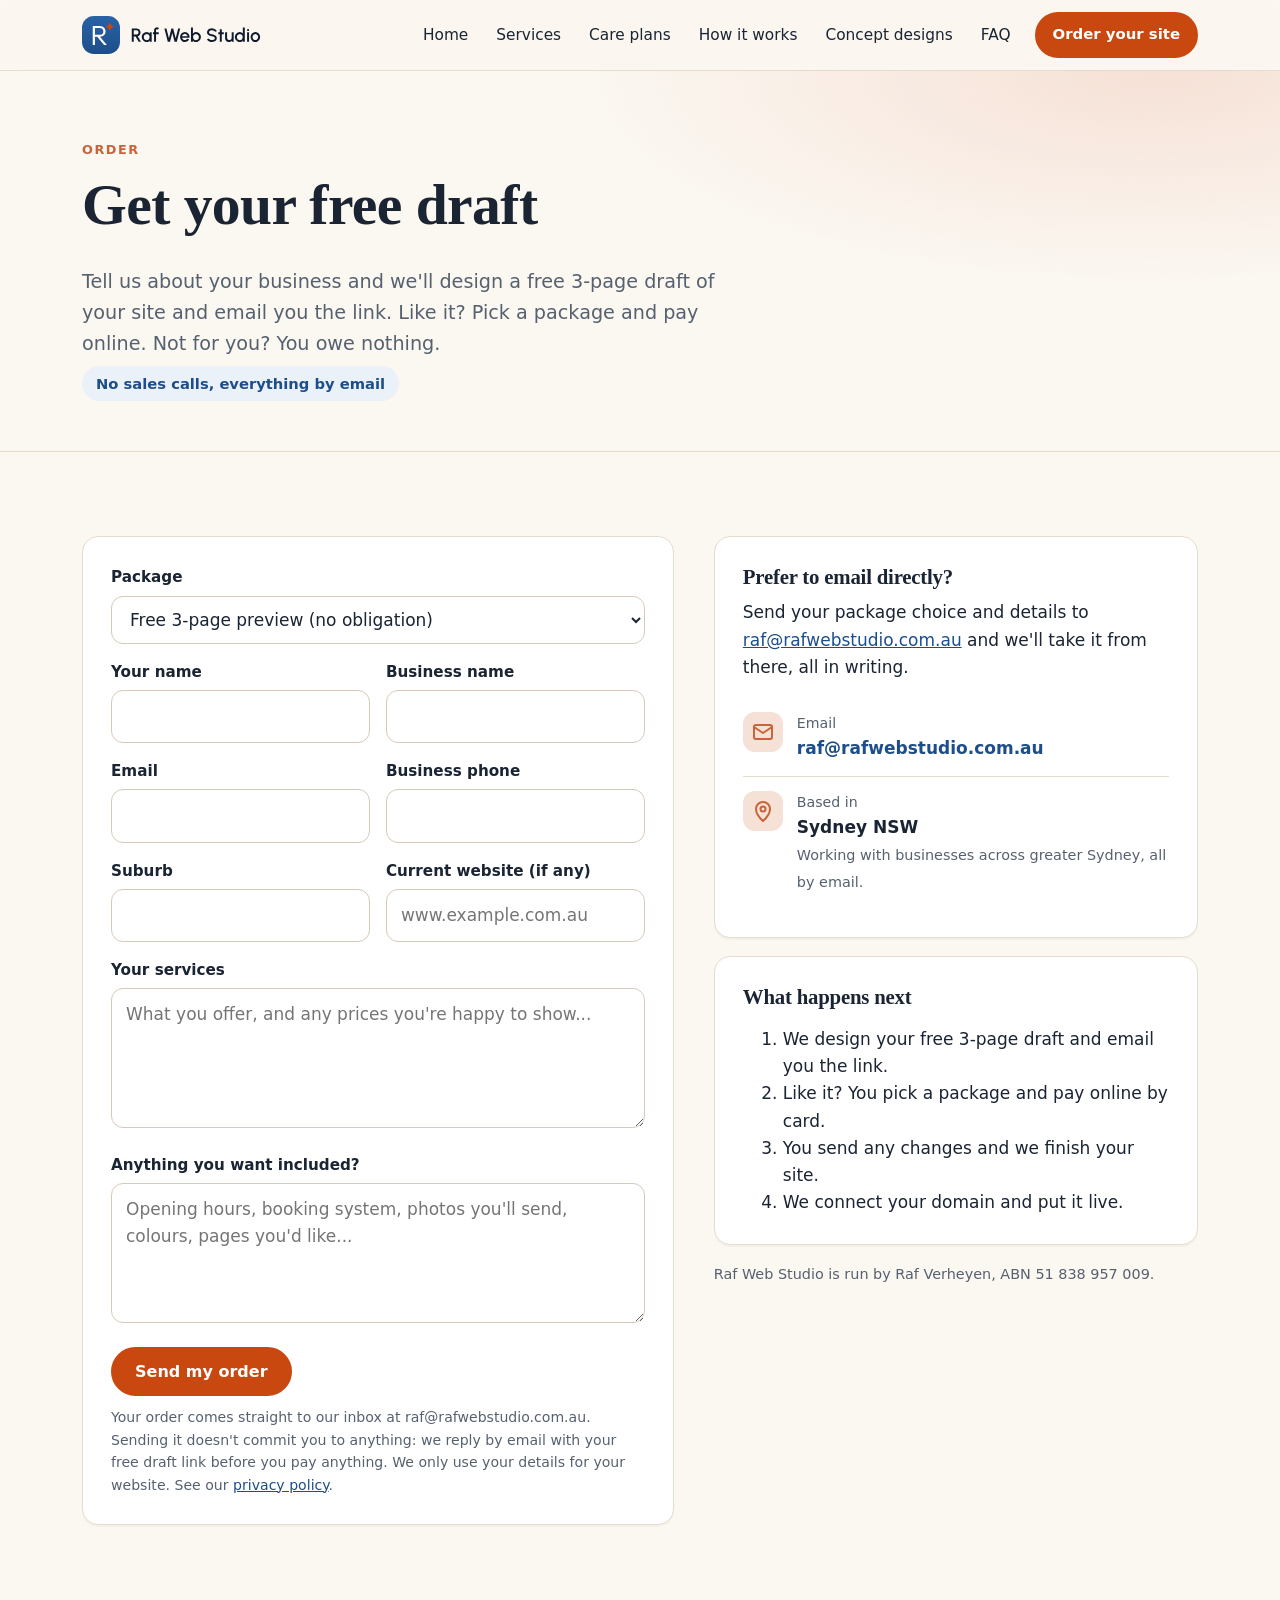
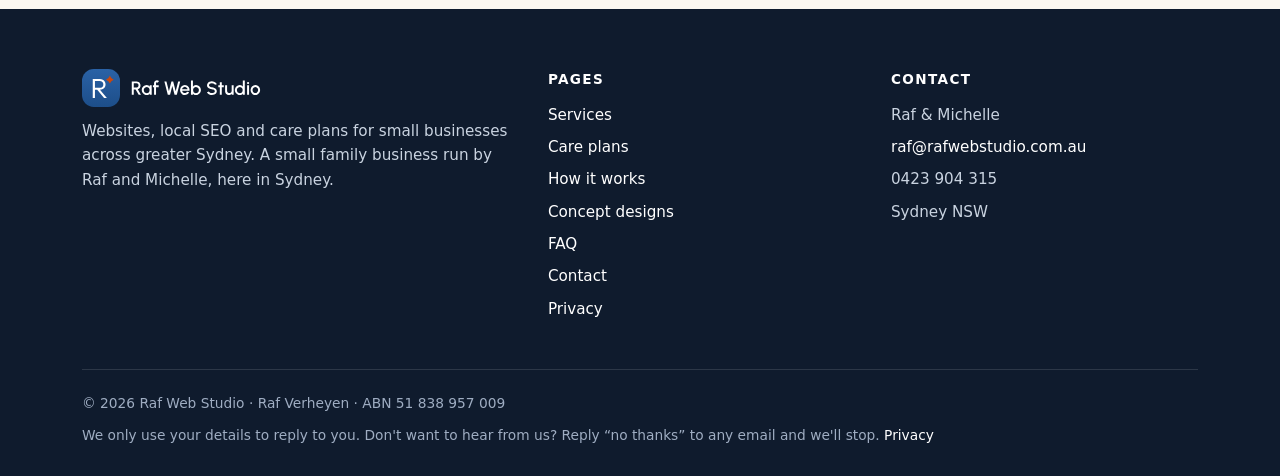
==== commit e363607a: "Unpack site" ====
--- a/contact.html
+++ b/contact.html
@@ -35,7 +35,7 @@
   <a class="brand" href="index.html" aria-label="Raf Web Studio home"><svg xmlns="http://www.w3.org/2000/svg" class="lockup" aria-hidden="true" focusable="false" viewBox="0 0 227.7 48" height="48"><g transform="scale(0.75)"><defs><linearGradient id="g5" x1="0" y1="0" x2="0" y2="1"><stop offset="0" stop-color="#2A62A6"/><stop offset="1" stop-color="#1D4E89"/></linearGradient></defs><rect width="64" height="64" rx="20" fill="url(#g5)"/><path fill="#fff" d="M20.53 34.81V31.7H29.63Q32.68 31.7 34.31 30.15Q35.94 28.6 35.94 25.97Q35.94 23.46 34.32 21.85Q32.7 20.24 29.65 20.24H20.53V17H29.69Q32.77 17 35.01 18.15Q37.25 19.3 38.46 21.31Q39.66 23.33 39.66 25.92Q39.66 28.59 38.46 30.59Q37.25 32.59 35.01 33.7Q32.77 34.81 29.69 34.81ZM18.1 49V17H21.8V49ZM37.18 49 25.3 34.35 28.85 33.19 41.9 49Z"/><path fill="#C9480F" d="M46.9 11.5Q48.85 16.05 53.4 18Q48.85 19.95 46.9 24.5Q44.95 19.95 40.4 18Q44.95 16.05 46.9 11.5Z"/></g><path fill="#0F1B2D" d="M62.88 32.64V15.84H69.06Q70.42 15.84 71.52 16.51Q72.61 17.18 73.26 18.32Q73.9 19.45 73.9 20.84Q73.9 22.01 73.46 22.99Q73.02 23.96 72.23 24.65Q71.45 25.33 70.44 25.64L74.49 32.64H71.61L67.67 25.86H65.38V32.64ZM65.38 23.36H68.8Q69.51 23.36 70.11 23Q70.7 22.65 71.05 22.04Q71.41 21.44 71.41 20.68Q71.41 19.93 71.05 19.33Q70.7 18.72 70.11 18.36Q69.51 18.01 68.8 18.01H65.38ZM85.55 20.64H88.04V32.64H85.54L85.43 30.9Q84.91 31.82 84.01 32.39Q83.12 32.95 81.89 32.95Q80.56 32.95 79.4 32.45Q78.24 31.95 77.36 31.07Q76.48 30.18 75.99 29.02Q75.49 27.86 75.49 26.53Q75.49 25.24 75.97 24.11Q76.45 22.98 77.3 22.13Q78.15 21.27 79.28 20.79Q80.4 20.3 81.69 20.3Q82.99 20.3 83.99 20.9Q84.99 21.49 85.65 22.42ZM81.83 30.54Q82.89 30.54 83.68 30.02Q84.47 29.49 84.91 28.6Q85.35 27.71 85.35 26.64Q85.35 25.54 84.9 24.66Q84.46 23.77 83.67 23.25Q82.88 22.73 81.83 22.73Q80.78 22.73 79.92 23.25Q79.06 23.78 78.56 24.67Q78.05 25.56 78.05 26.64Q78.05 27.73 78.57 28.61Q79.09 29.5 79.95 30.02Q80.81 30.54 81.83 30.54ZM93.52 17.91V20.64H96.91V23.14H93.52V32.64H91.03V23.14H89.6V20.64H91.03V17.91Q91.03 16.93 91.51 16.12Q91.99 15.32 92.8 14.83Q93.62 14.35 94.6 14.35Q95.32 14.35 96.01 14.64Q96.7 14.93 97.24 15.53L95.45 17.29Q95.31 17.08 95.08 16.96Q94.85 16.85 94.6 16.85Q94.16 16.85 93.84 17.16Q93.52 17.47 93.52 17.91ZM108.38 32.64 104.08 15.84H106.66L109.8 28.16L112.94 15.84H115.2L118.35 28.16L121.48 15.84H124.06L119.78 32.64H116.92L114.07 21.52L111.23 32.64ZM129.88 32.95Q128.22 32.95 126.86 32.1Q125.5 31.25 124.69 29.81Q123.88 28.37 123.88 26.63Q123.88 25.32 124.34 24.17Q124.81 23.03 125.63 22.16Q126.46 21.29 127.55 20.8Q128.64 20.3 129.88 20.3Q131.25 20.3 132.41 20.88Q133.56 21.45 134.37 22.45Q135.19 23.45 135.58 24.75Q135.96 26.05 135.8 27.51H126.55Q126.7 28.34 127.16 29.01Q127.61 29.67 128.31 30.06Q129.01 30.44 129.88 30.46Q130.79 30.46 131.54 30Q132.28 29.54 132.76 28.74L135.31 29.33Q134.58 30.92 133.13 31.94Q131.68 32.95 129.88 32.95ZM126.47 25.61H133.28Q133.16 24.75 132.68 24.04Q132.2 23.34 131.47 22.92Q130.74 22.51 129.88 22.51Q129.02 22.51 128.3 22.92Q127.57 23.33 127.1 24.03Q126.62 24.73 126.47 25.61ZM143.88 20.3Q145.63 20.3 147.07 21.16Q148.5 22.01 149.35 23.44Q150.21 24.88 150.21 26.62Q150.21 27.93 149.71 29.08Q149.22 30.23 148.35 31.1Q147.48 31.97 146.34 32.46Q145.19 32.95 143.88 32.95Q142.62 32.95 141.68 32.37Q140.73 31.79 140.14 30.87V32.64H137.64V14.64H140.14V22.39Q140.73 21.46 141.68 20.88Q142.62 20.3 143.88 20.3ZM143.85 30.53Q144.9 30.53 145.77 30Q146.63 29.48 147.14 28.59Q147.65 27.7 147.65 26.62Q147.65 25.53 147.13 24.65Q146.61 23.76 145.75 23.24Q144.88 22.71 143.85 22.71Q142.81 22.71 142.02 23.24Q141.22 23.77 140.78 24.66Q140.34 25.55 140.34 26.62Q140.34 27.71 140.79 28.6Q141.23 29.48 142.02 30.01Q142.81 30.53 143.85 30.53ZM164.11 32.95Q162.73 32.95 161.46 32.52Q160.19 32.09 159.24 31.28Q158.29 30.47 157.88 29.35L160.23 28.48Q160.43 29.06 161.01 29.5Q161.59 29.95 162.4 30.2Q163.21 30.46 164.11 30.46Q165.08 30.46 165.92 30.15Q166.76 29.84 167.28 29.28Q167.8 28.73 167.8 27.98Q167.8 27.22 167.26 26.73Q166.72 26.24 165.87 25.95Q165.02 25.66 164.11 25.51Q162.35 25.22 160.95 24.67Q159.55 24.12 158.74 23.12Q157.93 22.12 157.93 20.54Q157.93 19.03 158.79 17.92Q159.65 16.8 161.06 16.18Q162.47 15.56 164.11 15.56Q165.46 15.56 166.73 15.99Q168.01 16.41 168.97 17.22Q169.93 18.04 170.35 19.19L167.99 20.04Q167.79 19.46 167.21 19.02Q166.63 18.57 165.82 18.32Q165.01 18.08 164.11 18.08Q163.16 18.06 162.32 18.38Q161.48 18.7 160.95 19.25Q160.43 19.81 160.43 20.54Q160.43 21.43 160.92 21.9Q161.41 22.37 162.24 22.59Q163.08 22.82 164.11 22.99Q165.77 23.26 167.18 23.87Q168.59 24.48 169.44 25.49Q170.3 26.51 170.3 27.98Q170.3 29.48 169.44 30.59Q168.58 31.71 167.18 32.33Q165.77 32.95 164.11 32.95ZM179.11 23.14H176.59L176.58 32.64H174.09L174.09 23.14H172.18V20.64H174.09L174.09 16.87H176.58L176.59 20.64H179.11ZM180.78 28.15V20.64H183.28V27.52Q183.28 28.33 183.67 28.99Q184.06 29.65 184.72 30.04Q185.39 30.43 186.18 30.43Q186.99 30.43 187.64 30.04Q188.3 29.65 188.69 28.99Q189.08 28.33 189.08 27.52V20.64H191.57L191.59 32.64H189.09L189.08 31.34Q188.46 32.09 187.55 32.52Q186.64 32.95 185.59 32.95Q184.26 32.95 183.17 32.3Q182.07 31.66 181.43 30.57Q180.78 29.48 180.78 28.15ZM203.17 14.64H205.67V32.64H203.17V30.88Q202.58 31.81 201.63 32.38Q200.68 32.95 199.42 32.95Q198.11 32.95 196.97 32.46Q195.83 31.97 194.96 31.1Q194.09 30.23 193.6 29.09Q193.1 27.95 193.1 26.64Q193.1 25.33 193.6 24.19Q194.09 23.05 194.96 22.18Q195.83 21.31 196.97 20.81Q198.11 20.32 199.42 20.32Q200.68 20.32 201.63 20.89Q202.58 21.46 203.17 22.39ZM199.44 30.54Q200.5 30.54 201.29 30.02Q202.08 29.49 202.52 28.6Q202.96 27.71 202.96 26.64Q202.96 25.54 202.52 24.66Q202.07 23.77 201.28 23.25Q200.49 22.73 199.44 22.73Q198.4 22.73 197.54 23.25Q196.68 23.78 196.17 24.67Q195.66 25.56 195.66 26.64Q195.66 27.73 196.18 28.61Q196.7 29.5 197.56 30.02Q198.42 30.54 199.44 30.54ZM208.55 20.64H211.04V32.64H208.55ZM209.81 18.9Q209.25 18.9 208.86 18.53Q208.47 18.15 208.47 17.59Q208.47 17.04 208.86 16.66Q209.25 16.28 209.81 16.28Q210.36 16.28 210.74 16.66Q211.12 17.04 211.12 17.59Q211.12 18.15 210.75 18.53Q210.37 18.9 209.81 18.9ZM218.99 32.95Q217.33 32.95 215.97 32.1Q214.61 31.25 213.8 29.81Q212.99 28.38 212.99 26.64Q212.99 25.32 213.46 24.17Q213.92 23.03 214.75 22.16Q215.57 21.29 216.66 20.8Q217.75 20.3 218.99 20.3Q220.64 20.3 222.01 21.16Q223.37 22.01 224.18 23.45Q224.99 24.89 224.99 26.64Q224.99 27.95 224.52 29.09Q224.05 30.23 223.23 31.1Q222.41 31.97 221.32 32.46Q220.24 32.95 218.99 32.95ZM218.99 30.46Q219.98 30.46 220.78 29.93Q221.57 29.4 222.03 28.53Q222.49 27.66 222.49 26.64Q222.49 25.59 222.02 24.72Q221.55 23.84 220.75 23.32Q219.96 22.8 218.99 22.8Q218 22.8 217.2 23.33Q216.41 23.86 215.95 24.73Q215.48 25.6 215.48 26.64Q215.48 27.71 215.96 28.58Q216.44 29.44 217.24 29.95Q218.04 30.46 218.99 30.46Z"/></svg></a>
   <button class="menu-btn" aria-expanded="false" aria-controls="nav">Menu</button>
   <nav class="nav" id="nav" aria-label="Main">
-   <a href="index.html">Home</a><a href="services.html">Services &amp; pricing</a><a href="how-it-works.html">How it works</a><a href="work.html">Concept designs</a><a href="faq.html">FAQ</a>
+   <a href="index.html">Home</a><a href="services.html">Services</a><a href="services.html#care-plans">Care plans</a><a href="how-it-works.html">How it works</a><a href="work.html">Concept designs</a><a href="faq.html">FAQ</a>
    <a class="btn sm" href="contact.html" aria-current="page">Order your site</a>
   </nav>
  </div>
@@ -49,7 +49,7 @@
   <input type="checkbox" name="botcheck" class="hp" tabindex="-1" autocomplete="off" aria-hidden="true" style="display:none">
   <label for="f-pkg">Package</label>
   <select id="f-pkg" name="package" required>
-   <option>Free 3-page preview (no obligation)</option><option>Launch offer: 5-page site with online bookings ($990)</option><option>One-page site ($490)</option><option>Site with online bookings ($1,790)</option>
+   <option>Free 3-page preview (no obligation)</option><option>Launch offer: 5-page site with online bookings ($990)</option><option>One-page site ($490)</option><option>Site with online bookings ($1,790)</option><option>Care plan: Hosting only ($39 a month)</option><option>Care plan: Care ($99 a month)</option><option>Care plan: Care + Local ($249 a month)</option><option>Care plan: Growth Partner ($449 a month)</option><option>Something else (quick fix, local SEO, content)</option>
   </select>
   <div class="row"><div><label for="f-name">Your name</label><input id="f-name" name="name" autocomplete="name" required></div>
   <div><label for="f-biz">Business name</label><input id="f-biz" name="business" autocomplete="organization" required></div></div>
@@ -81,7 +81,7 @@
 </div></section>
 <script>
 (function(){
- var f=document.getElementById('enquiry'),s=document.getElementById('f-pkg'),p=new URLSearchParams(location.search).get('package'),m={"Free preview": 0, "Launch offer ($990)": 1, "Launch offer": 1, "5-page site": 1, "One-page site": 2, "Site with online bookings": 3};
+ var f=document.getElementById('enquiry'),s=document.getElementById('f-pkg'),p=new URLSearchParams(location.search).get('package'),m={"Free preview": 0, "Launch offer ($990)": 1, "Launch offer": 1, "5-page site": 1, "One-page site": 2, "Site with online bookings": 3, "Hosting only": 4, "Care": 5, "Care + Local": 6, "Growth Partner": 7, "Other": 8};
  if(p!==null&&m[p]!==undefined)s.selectedIndex=m[p];
  var btn=document.getElementById('f-send'),st=document.getElementById('f-status'),label=btn.textContent;
  function g(d,k){return (d.get(k)||'').toString().trim();}
@@ -116,16 +116,16 @@
   <div class="foot-grid">
    <div>
     <a class="brand" href="index.html" aria-label="Raf Web Studio home"><svg xmlns="http://www.w3.org/2000/svg" class="lockup" aria-hidden="true" focusable="false" viewBox="0 0 227.7 48" height="48"><g transform="scale(0.75)"><defs><linearGradient id="g5d" x1="0" y1="0" x2="0" y2="1"><stop offset="0" stop-color="#2A62A6"/><stop offset="1" stop-color="#1D4E89"/></linearGradient></defs><rect width="64" height="64" rx="20" fill="url(#g5d)"/><path fill="#fff" d="M20.53 34.81V31.7H29.63Q32.68 31.7 34.31 30.15Q35.94 28.6 35.94 25.97Q35.94 23.46 34.32 21.85Q32.7 20.24 29.65 20.24H20.53V17H29.69Q32.77 17 35.01 18.15Q37.25 19.3 38.46 21.31Q39.66 23.33 39.66 25.92Q39.66 28.59 38.46 30.59Q37.25 32.59 35.01 33.7Q32.77 34.81 29.69 34.81ZM18.1 49V17H21.8V49ZM37.18 49 25.3 34.35 28.85 33.19 41.9 49Z"/><path fill="#C9480F" d="M46.9 11.5Q48.85 16.05 53.4 18Q48.85 19.95 46.9 24.5Q44.95 19.95 40.4 18Q44.95 16.05 46.9 11.5Z"/></g><path fill="#fff" d="M62.88 32.64V15.84H69.06Q70.42 15.84 71.52 16.51Q72.61 17.18 73.26 18.32Q73.9 19.45 73.9 20.84Q73.9 22.01 73.46 22.99Q73.02 23.96 72.23 24.65Q71.45 25.33 70.44 25.64L74.49 32.64H71.61L67.67 25.86H65.38V32.64ZM65.38 23.36H68.8Q69.51 23.36 70.11 23Q70.7 22.65 71.05 22.04Q71.41 21.44 71.41 20.68Q71.41 19.93 71.05 19.33Q70.7 18.72 70.11 18.36Q69.51 18.01 68.8 18.01H65.38ZM85.55 20.64H88.04V32.64H85.54L85.43 30.9Q84.91 31.82 84.01 32.39Q83.12 32.95 81.89 32.95Q80.56 32.95 79.4 32.45Q78.24 31.95 77.36 31.07Q76.48 30.18 75.99 29.02Q75.49 27.86 75.49 26.53Q75.49 25.24 75.97 24.11Q76.45 22.98 77.3 22.13Q78.15 21.27 79.28 20.79Q80.4 20.3 81.69 20.3Q82.99 20.3 83.99 20.9Q84.99 21.49 85.65 22.42ZM81.83 30.54Q82.89 30.54 83.68 30.02Q84.47 29.49 84.91 28.6Q85.35 27.71 85.35 26.64Q85.35 25.54 84.9 24.66Q84.46 23.77 83.67 23.25Q82.88 22.73 81.83 22.73Q80.78 22.73 79.92 23.25Q79.06 23.78 78.56 24.67Q78.05 25.56 78.05 26.64Q78.05 27.73 78.57 28.61Q79.09 29.5 79.95 30.02Q80.81 30.54 81.83 30.54ZM93.52 17.91V20.64H96.91V23.14H93.52V32.64H91.03V23.14H89.6V20.64H91.03V17.91Q91.03 16.93 91.51 16.12Q91.99 15.32 92.8 14.83Q93.62 14.35 94.6 14.35Q95.32 14.35 96.01 14.64Q96.7 14.93 97.24 15.53L95.45 17.29Q95.31 17.08 95.08 16.96Q94.85 16.85 94.6 16.85Q94.16 16.85 93.84 17.16Q93.52 17.47 93.52 17.91ZM108.38 32.64 104.08 15.84H106.66L109.8 28.16L112.94 15.84H115.2L118.35 28.16L121.48 15.84H124.06L119.78 32.64H116.92L114.07 21.52L111.23 32.64ZM129.88 32.95Q128.22 32.95 126.86 32.1Q125.5 31.25 124.69 29.81Q123.88 28.37 123.88 26.63Q123.88 25.32 124.34 24.17Q124.81 23.03 125.63 22.16Q126.46 21.29 127.55 20.8Q128.64 20.3 129.88 20.3Q131.25 20.3 132.41 20.88Q133.56 21.45 134.37 22.45Q135.19 23.45 135.58 24.75Q135.96 26.05 135.8 27.51H126.55Q126.7 28.34 127.16 29.01Q127.61 29.67 128.31 30.06Q129.01 30.44 129.88 30.46Q130.79 30.46 131.54 30Q132.28 29.54 132.76 28.74L135.31 29.33Q134.58 30.92 133.13 31.94Q131.68 32.95 129.88 32.95ZM126.47 25.61H133.28Q133.16 24.75 132.68 24.04Q132.2 23.34 131.47 22.92Q130.74 22.51 129.88 22.51Q129.02 22.51 128.3 22.92Q127.57 23.33 127.1 24.03Q126.62 24.73 126.47 25.61ZM143.88 20.3Q145.63 20.3 147.07 21.16Q148.5 22.01 149.35 23.44Q150.21 24.88 150.21 26.62Q150.21 27.93 149.71 29.08Q149.22 30.23 148.35 31.1Q147.48 31.97 146.34 32.46Q145.19 32.95 143.88 32.95Q142.62 32.95 141.68 32.37Q140.73 31.79 140.14 30.87V32.64H137.64V14.64H140.14V22.39Q140.73 21.46 141.68 20.88Q142.62 20.3 143.88 20.3ZM143.85 30.53Q144.9 30.53 145.77 30Q146.63 29.48 147.14 28.59Q147.65 27.7 147.65 26.62Q147.65 25.53 147.13 24.65Q146.61 23.76 145.75 23.24Q144.88 22.71 143.85 22.71Q142.81 22.71 142.02 23.24Q141.22 23.77 140.78 24.66Q140.34 25.55 140.34 26.62Q140.34 27.71 140.79 28.6Q141.23 29.48 142.02 30.01Q142.81 30.53 143.85 30.53ZM164.11 32.95Q162.73 32.95 161.46 32.52Q160.19 32.09 159.24 31.28Q158.29 30.47 157.88 29.35L160.23 28.48Q160.43 29.06 161.01 29.5Q161.59 29.95 162.4 30.2Q163.21 30.46 164.11 30.46Q165.08 30.46 165.92 30.15Q166.76 29.84 167.28 29.28Q167.8 28.73 167.8 27.98Q167.8 27.22 167.26 26.73Q166.72 26.24 165.87 25.95Q165.02 25.66 164.11 25.51Q162.35 25.22 160.95 24.67Q159.55 24.12 158.74 23.12Q157.93 22.12 157.93 20.54Q157.93 19.03 158.79 17.92Q159.65 16.8 161.06 16.18Q162.47 15.56 164.11 15.56Q165.46 15.56 166.73 15.99Q168.01 16.41 168.97 17.22Q169.93 18.04 170.35 19.19L167.99 20.04Q167.79 19.46 167.21 19.02Q166.63 18.57 165.82 18.32Q165.01 18.08 164.11 18.08Q163.16 18.06 162.32 18.38Q161.48 18.7 160.95 19.25Q160.43 19.81 160.43 20.54Q160.43 21.43 160.92 21.9Q161.41 22.37 162.24 22.59Q163.08 22.82 164.11 22.99Q165.77 23.26 167.18 23.87Q168.59 24.48 169.44 25.49Q170.3 26.51 170.3 27.98Q170.3 29.48 169.44 30.59Q168.58 31.71 167.18 32.33Q165.77 32.95 164.11 32.95ZM179.11 23.14H176.59L176.58 32.64H174.09L174.09 23.14H172.18V20.64H174.09L174.09 16.87H176.58L176.59 20.64H179.11ZM180.78 28.15V20.64H183.28V27.52Q183.28 28.33 183.67 28.99Q184.06 29.65 184.72 30.04Q185.39 30.43 186.18 30.43Q186.99 30.43 187.64 30.04Q188.3 29.65 188.69 28.99Q189.08 28.33 189.08 27.52V20.64H191.57L191.59 32.64H189.09L189.08 31.34Q188.46 32.09 187.55 32.52Q186.64 32.95 185.59 32.95Q184.26 32.95 183.17 32.3Q182.07 31.66 181.43 30.57Q180.78 29.48 180.78 28.15ZM203.17 14.64H205.67V32.64H203.17V30.88Q202.58 31.81 201.63 32.38Q200.68 32.95 199.42 32.95Q198.11 32.95 196.97 32.46Q195.83 31.97 194.96 31.1Q194.09 30.23 193.6 29.09Q193.1 27.95 193.1 26.64Q193.1 25.33 193.6 24.19Q194.09 23.05 194.96 22.18Q195.83 21.31 196.97 20.81Q198.11 20.32 199.42 20.32Q200.68 20.32 201.63 20.89Q202.58 21.46 203.17 22.39ZM199.44 30.54Q200.5 30.54 201.29 30.02Q202.08 29.49 202.52 28.6Q202.96 27.71 202.96 26.64Q202.96 25.54 202.52 24.66Q202.07 23.77 201.28 23.25Q200.49 22.73 199.44 22.73Q198.4 22.73 197.54 23.25Q196.68 23.78 196.17 24.67Q195.66 25.56 195.66 26.64Q195.66 27.73 196.18 28.61Q196.7 29.5 197.56 30.02Q198.42 30.54 199.44 30.54ZM208.55 20.64H211.04V32.64H208.55ZM209.81 18.9Q209.25 18.9 208.86 18.53Q208.47 18.15 208.47 17.59Q208.47 17.04 208.86 16.66Q209.25 16.28 209.81 16.28Q210.36 16.28 210.74 16.66Q211.12 17.04 211.12 17.59Q211.12 18.15 210.75 18.53Q210.37 18.9 209.81 18.9ZM218.99 32.95Q217.33 32.95 215.97 32.1Q214.61 31.25 213.8 29.81Q212.99 28.38 212.99 26.64Q212.99 25.32 213.46 24.17Q213.92 23.03 214.75 22.16Q215.57 21.29 216.66 20.8Q217.75 20.3 218.99 20.3Q220.64 20.3 222.01 21.16Q223.37 22.01 224.18 23.45Q224.99 24.89 224.99 26.64Q224.99 27.95 224.52 29.09Q224.05 30.23 223.23 31.1Q222.41 31.97 221.32 32.46Q220.24 32.95 218.99 32.95ZM218.99 30.46Q219.98 30.46 220.78 29.93Q221.57 29.4 222.03 28.53Q222.49 27.66 222.49 26.64Q222.49 25.59 222.02 24.72Q221.55 23.84 220.75 23.32Q219.96 22.8 218.99 22.8Q218 22.8 217.2 23.33Q216.41 23.86 215.95 24.73Q215.48 25.6 215.48 26.64Q215.48 27.71 215.96 28.58Q216.44 29.44 217.24 29.95Q218.04 30.46 218.99 30.46Z"/></svg></a>
-    <p>Modern, mobile-friendly websites for small businesses across greater Sydney. Built by Raf, a Sydney local.</p>
+    <p>Websites, local SEO and care plans for small businesses across greater Sydney. A small family business run by Raf and Michelle, here in Sydney.</p>
    </div>
    <div>
     <h4>Pages</h4>
-    <ul><li><a href="services.html">Services &amp; pricing</a></li><li><a href="how-it-works.html">How it works</a></li><li><a href="work.html">Concept designs</a></li><li><a href="faq.html">FAQ</a></li><li><a href="contact.html">Contact</a></li><li><a href="privacy.html">Privacy</a></li></ul>
+    <ul><li><a href="services.html">Services</a></li><li><a href="services.html#care-plans">Care plans</a></li><li><a href="how-it-works.html">How it works</a></li><li><a href="work.html">Concept designs</a></li><li><a href="faq.html">FAQ</a></li><li><a href="contact.html">Contact</a></li><li><a href="privacy.html">Privacy</a></li></ul>
    </div>
    <div>
     <h4>Contact</h4>
     <ul>
-     <li>Raf</li>
+     <li>Raf &amp; Michelle</li>
      <li><a href="mailto:raf@rafwebstudio.com.au">raf@rafwebstudio.com.au</a></li>
      <li>0423 904 315</li>
      <li>Sydney NSW</li>
@@ -133,7 +133,7 @@
    </div>
   </div>
   <div class="foot-bottom">
-   <span>&copy; 2026 Raf Web Studio &middot; Raf &middot; <span class="nw">ABN 51 838 957 009</span></span>
+   <span>&copy; 2026 Raf Web Studio &middot; Raf Verheyen &middot; <span class="nw">ABN 51 838 957 009</span></span>
    <span>We only use your details to reply to you. Don't want to hear from us? Reply &ldquo;no thanks&rdquo; to any email and we'll stop. <a href="privacy.html">Privacy</a></span>
   </div>
  </div>
--- a/assets/style.css
+++ b/assets/style.css
@@ -260,3 +260,48 @@
 .care-line strong{color:var(--green)}
 .care-head{margin:56px auto 26px}.care-head h3{font-family:var(--serif);font-size:1.7rem;margin:0}
 .care .price.feature{border:2px solid var(--green);box-shadow:var(--shadow)}
+/* === services draft 23 Oct 2026 (not live) === */
+.care.care4{grid-template-columns:repeat(4,1fr)}
+@media (max-width:1100px){.care.care4{grid-template-columns:repeat(2,1fr)}}
+@media (max-width:760px){.care.care4{grid-template-columns:1fr;max-width:560px;margin:0 auto}}
+.care4 .price .btn{margin-top:auto}
+.care4 .price ul{margin-bottom:22px}
+.svc-grid{align-items:stretch}
+a.card.svc{display:flex;flex-direction:column;color:var(--ink);text-decoration:none;transition:border-color .15s,box-shadow .15s}
+a.card.svc:hover{border-color:var(--green);box-shadow:var(--shadow)}
+.card.svc h3{margin-bottom:6px}
+.card.svc p{color:var(--muted);font-size:.96rem}
+.svc-list{margin:10px 0 14px;padding-left:1.1em;font-size:.95rem}
+.svc-list li{margin:4px 0}
+.svc-price{margin-top:auto !important;font-weight:700;font-size:.9rem;color:var(--green) !important}
+.svc-detail .card .svc-price{margin-top:12px !important;font-weight:600}
+.svc-detail{align-items:center;gap:40px}
+.svc-ask{background:var(--sand);display:flex;flex-direction:column}
+.svc-ask .btn{margin-top:auto;align-self:flex-start}
+.jump{display:flex;flex-wrap:wrap;gap:8px;margin-top:22px}
+.jump a{font-size:.9rem;font-weight:600;padding:7px 14px;border:1px solid var(--line);border-radius:999px;background:#fff;color:var(--green);text-decoration:none}
+.jump a:hover{border-color:var(--green)}
+.ba-grid{display:grid;grid-template-columns:repeat(2,1fr);gap:30px}
+@media (max-width:860px){.ba-grid{grid-template-columns:1fr;max-width:560px;margin:0 auto}}
+.ba{margin:0;background:#fff;border:1px solid var(--line);border-radius:20px;padding:22px}
+.ba-pair{display:grid;grid-template-columns:1fr 1fr;gap:14px}
+.ba-pair img{display:block;width:100%;height:auto;border-radius:14px;border:1px solid var(--line);margin-top:6px}
+.ba .pill.ba-after{background:#E8EFF8;color:var(--green)}
+.ba figcaption{padding-top:14px;font-size:.95rem;color:var(--muted)}
+.ba figcaption strong{display:block;color:var(--ink);font-size:1.02rem}
+.table-wrap{overflow-x:auto;margin-top:34px;background:#fff;border:1px solid var(--line);border-radius:20px}
+.plan-table{width:100%;border-collapse:collapse;font-size:.93rem;min-width:620px}
+.plan-table caption{text-align:left;padding:16px 20px 0}
+.plan-table th,.plan-table td{padding:11px 14px;border-bottom:1px solid var(--line);text-align:center}
+.plan-table tbody th{text-align:left;font-weight:600}
+.plan-table thead th{font-size:.92rem;vertical-align:bottom}
+.plan-table thead th span{font-size:1.15rem;color:var(--green);font-weight:800}
+.plan-table tbody tr:last-child th,.plan-table tbody tr:last-child td{border-bottom:0}
+.nav a{white-space:nowrap}
+@media (max-width:1080px){
+  .menu-btn{display:block}
+  .nav{display:none;position:absolute;left:0;right:0;top:70px;background:var(--bg);flex-direction:column;align-items:stretch;padding:10px 22px 20px;border-bottom:1px solid var(--line);box-shadow:var(--shadow)}
+  .nav.open{display:flex}
+  .nav a{padding:12px 6px;border-radius:0;border-bottom:1px solid var(--line)}
+  .nav .btn{margin:14px 0 0;text-align:center;border-bottom:0;border-radius:999px}
+}
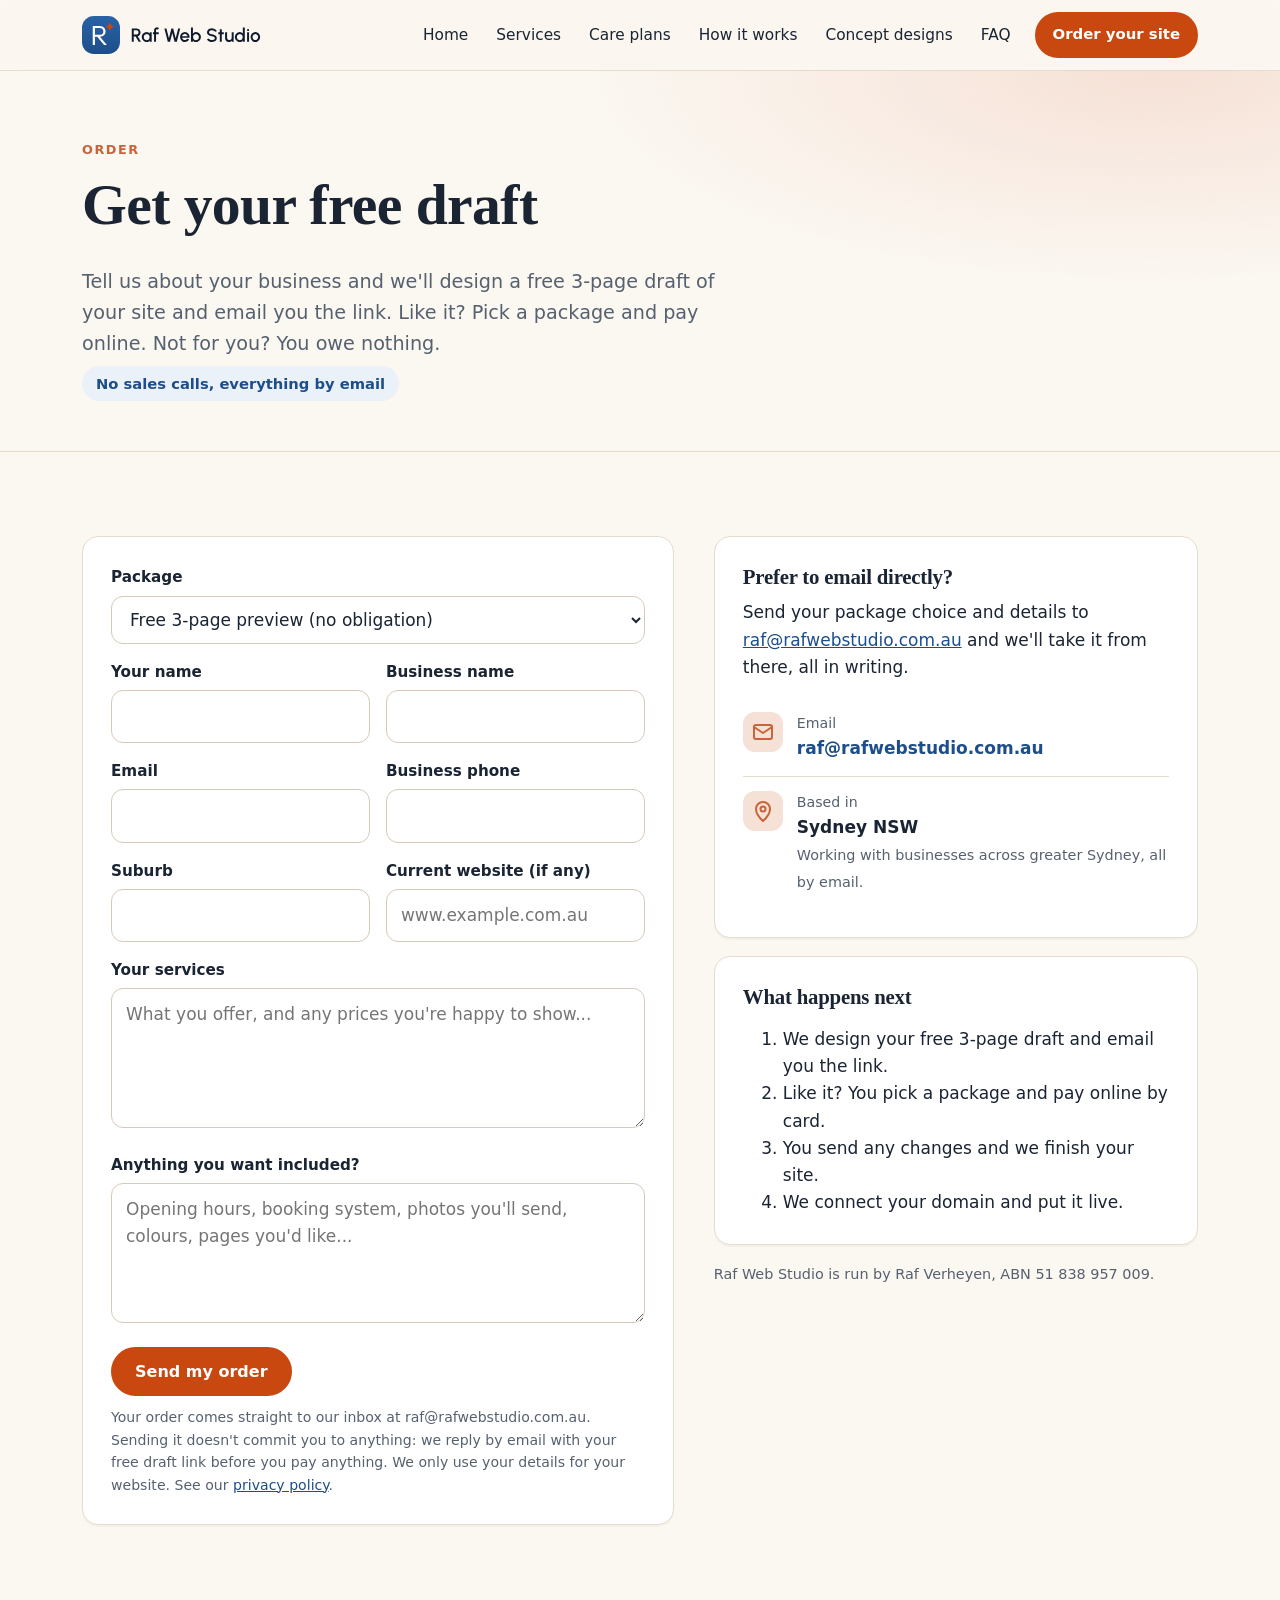
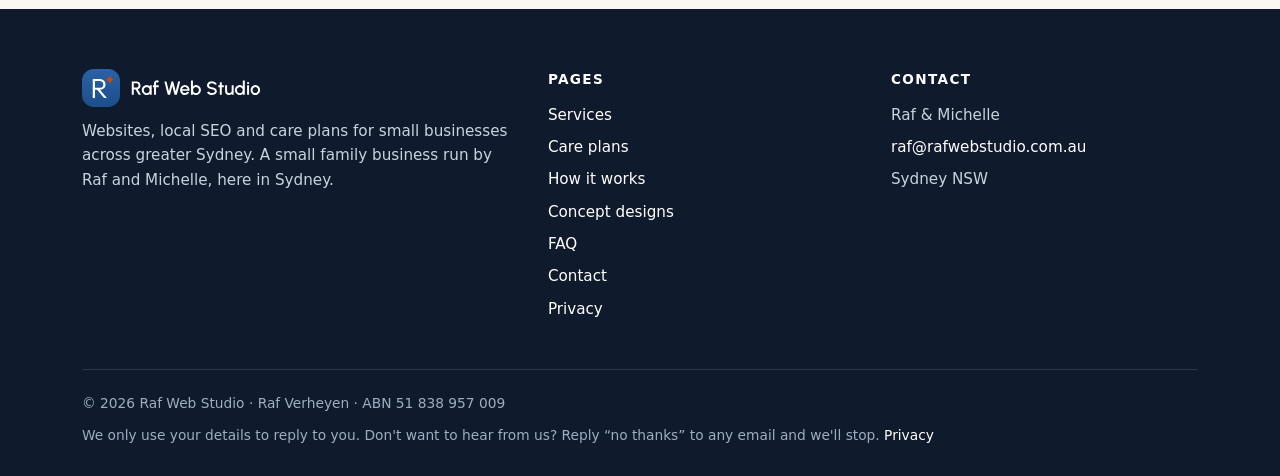
==== commit c59784fe: "Unpack site" ====
--- a/contact.html
+++ b/contact.html
@@ -127,7 +127,6 @@
     <ul>
      <li>Raf &amp; Michelle</li>
      <li><a href="mailto:raf@rafwebstudio.com.au">raf@rafwebstudio.com.au</a></li>
-     <li>0423 904 315</li>
      <li>Sydney NSW</li>
     </ul>
    </div>
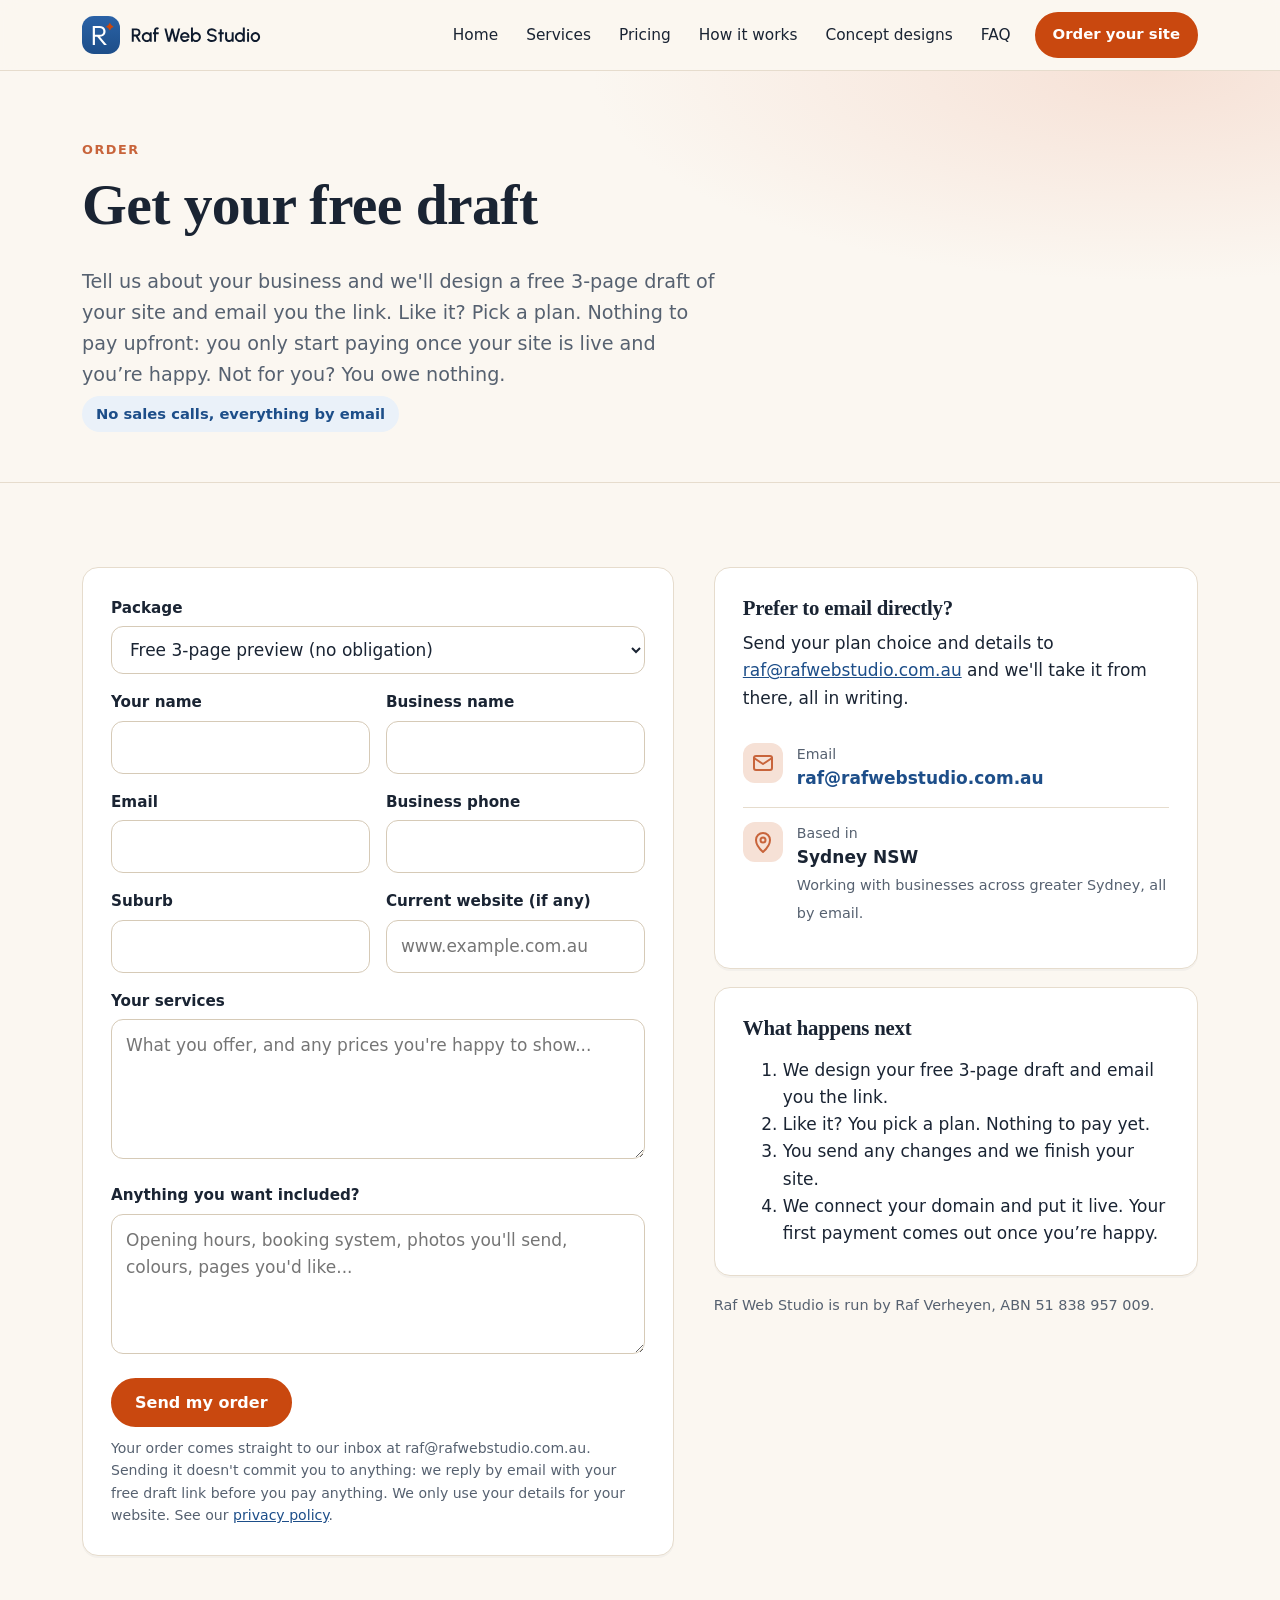
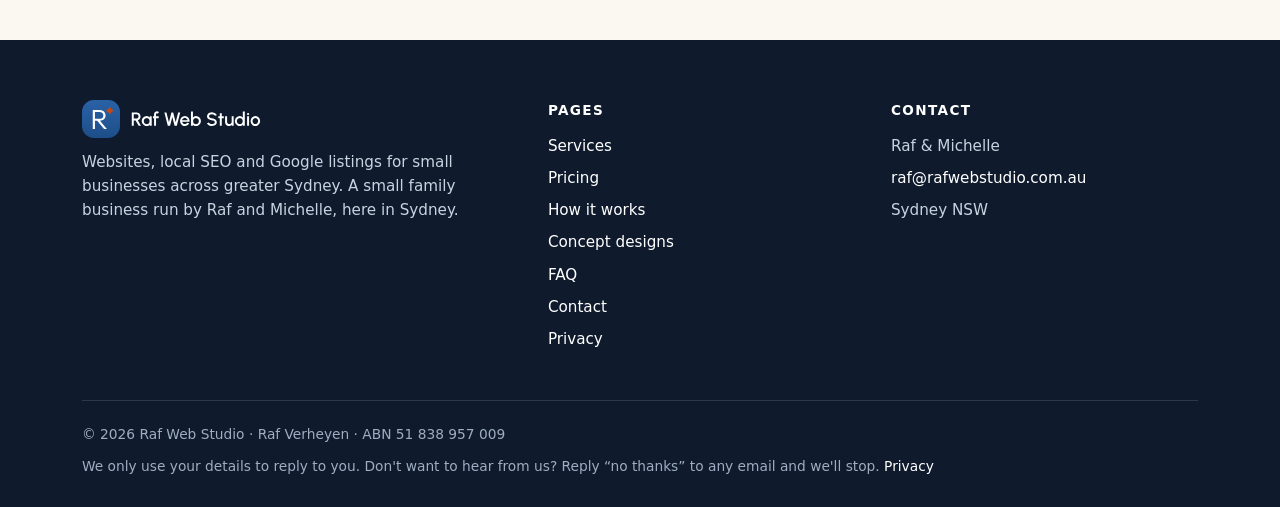
==== commit 85686094: "Unpack site" ====
--- a/contact.html
+++ b/contact.html
@@ -4,7 +4,7 @@
 <meta charset="utf-8">
 <meta name="viewport" content="width=device-width, initial-scale=1">
 <title>Order your website | Raf Web Studio</title>
-<meta name="description" content="Order your new website online. Pick a package, send your details and we email you a preview link. No sales calls. Raf Web Studio, Sydney NSW. raf@rafwebstudio.com.au">
+<meta name="description" content="Order your new website online. Pick a plan, send your details and we email you a preview link. Nothing upfront, no sales calls. Raf Web Studio, Sydney NSW. raf@rafwebstudio.com.au">
 <meta name="robots" content="index, follow">
 <link rel="canonical" href="https://rafwebstudio.com.au/contact.html">
 <meta name="theme-color" content="#1D4E89">
@@ -12,14 +12,14 @@
 <meta property="og:site_name" content="Raf Web Studio">
 <meta property="og:locale" content="en_AU">
 <meta property="og:title" content="Order your website | Raf Web Studio">
-<meta property="og:description" content="Order your new website online. Pick a package, send your details and we email you a preview link. No sales calls. Raf Web Studio, Sydney NSW. raf@rafwebstudio.com.au">
+<meta property="og:description" content="Order your new website online. Pick a plan, send your details and we email you a preview link. Nothing upfront, no sales calls. Raf Web Studio, Sydney NSW. raf@rafwebstudio.com.au">
 <meta property="og:url" content="https://rafwebstudio.com.au/contact.html">
 <meta property="og:image" content="https://rafwebstudio.com.au/assets/img/og-image.png">
 <meta property="og:image:width" content="1200">
 <meta property="og:image:height" content="630">
 <meta name="twitter:card" content="summary_large_image">
 <meta name="twitter:title" content="Order your website | Raf Web Studio">
-<meta name="twitter:description" content="Order your new website online. Pick a package, send your details and we email you a preview link. No sales calls. Raf Web Studio, Sydney NSW. raf@rafwebstudio.com.au">
+<meta name="twitter:description" content="Order your new website online. Pick a plan, send your details and we email you a preview link. Nothing upfront, no sales calls. Raf Web Studio, Sydney NSW. raf@rafwebstudio.com.au">
 <meta name="twitter:image" content="https://rafwebstudio.com.au/assets/img/og-image.png">
 <link rel="icon" href="/favicon.ico" sizes="48x48">
 <link rel="icon" href="/favicon.svg" type="image/svg+xml">
@@ -35,13 +35,13 @@
   <a class="brand" href="index.html" aria-label="Raf Web Studio home"><svg xmlns="http://www.w3.org/2000/svg" class="lockup" aria-hidden="true" focusable="false" viewBox="0 0 227.7 48" height="48"><g transform="scale(0.75)"><defs><linearGradient id="g5" x1="0" y1="0" x2="0" y2="1"><stop offset="0" stop-color="#2A62A6"/><stop offset="1" stop-color="#1D4E89"/></linearGradient></defs><rect width="64" height="64" rx="20" fill="url(#g5)"/><path fill="#fff" d="M20.53 34.81V31.7H29.63Q32.68 31.7 34.31 30.15Q35.94 28.6 35.94 25.97Q35.94 23.46 34.32 21.85Q32.7 20.24 29.65 20.24H20.53V17H29.69Q32.77 17 35.01 18.15Q37.25 19.3 38.46 21.31Q39.66 23.33 39.66 25.92Q39.66 28.59 38.46 30.59Q37.25 32.59 35.01 33.7Q32.77 34.81 29.69 34.81ZM18.1 49V17H21.8V49ZM37.18 49 25.3 34.35 28.85 33.19 41.9 49Z"/><path fill="#C9480F" d="M46.9 11.5Q48.85 16.05 53.4 18Q48.85 19.95 46.9 24.5Q44.95 19.95 40.4 18Q44.95 16.05 46.9 11.5Z"/></g><path fill="#0F1B2D" d="M62.88 32.64V15.84H69.06Q70.42 15.84 71.52 16.51Q72.61 17.18 73.26 18.32Q73.9 19.45 73.9 20.84Q73.9 22.01 73.46 22.99Q73.02 23.96 72.23 24.65Q71.45 25.33 70.44 25.64L74.49 32.64H71.61L67.67 25.86H65.38V32.64ZM65.38 23.36H68.8Q69.51 23.36 70.11 23Q70.7 22.65 71.05 22.04Q71.41 21.44 71.41 20.68Q71.41 19.93 71.05 19.33Q70.7 18.72 70.11 18.36Q69.51 18.01 68.8 18.01H65.38ZM85.55 20.64H88.04V32.64H85.54L85.43 30.9Q84.91 31.82 84.01 32.39Q83.12 32.95 81.89 32.95Q80.56 32.95 79.4 32.45Q78.24 31.95 77.36 31.07Q76.48 30.18 75.99 29.02Q75.49 27.86 75.49 26.53Q75.49 25.24 75.97 24.11Q76.45 22.98 77.3 22.13Q78.15 21.27 79.28 20.79Q80.4 20.3 81.69 20.3Q82.99 20.3 83.99 20.9Q84.99 21.49 85.65 22.42ZM81.83 30.54Q82.89 30.54 83.68 30.02Q84.47 29.49 84.91 28.6Q85.35 27.71 85.35 26.64Q85.35 25.54 84.9 24.66Q84.46 23.77 83.67 23.25Q82.88 22.73 81.83 22.73Q80.78 22.73 79.92 23.25Q79.06 23.78 78.56 24.67Q78.05 25.56 78.05 26.64Q78.05 27.73 78.57 28.61Q79.09 29.5 79.95 30.02Q80.81 30.54 81.83 30.54ZM93.52 17.91V20.64H96.91V23.14H93.52V32.64H91.03V23.14H89.6V20.64H91.03V17.91Q91.03 16.93 91.51 16.12Q91.99 15.32 92.8 14.83Q93.62 14.35 94.6 14.35Q95.32 14.35 96.01 14.64Q96.7 14.93 97.24 15.53L95.45 17.29Q95.31 17.08 95.08 16.96Q94.85 16.85 94.6 16.85Q94.16 16.85 93.84 17.16Q93.52 17.47 93.52 17.91ZM108.38 32.64 104.08 15.84H106.66L109.8 28.16L112.94 15.84H115.2L118.35 28.16L121.48 15.84H124.06L119.78 32.64H116.92L114.07 21.52L111.23 32.64ZM129.88 32.95Q128.22 32.95 126.86 32.1Q125.5 31.25 124.69 29.81Q123.88 28.37 123.88 26.63Q123.88 25.32 124.34 24.17Q124.81 23.03 125.63 22.16Q126.46 21.29 127.55 20.8Q128.64 20.3 129.88 20.3Q131.25 20.3 132.41 20.88Q133.56 21.45 134.37 22.45Q135.19 23.45 135.58 24.75Q135.96 26.05 135.8 27.51H126.55Q126.7 28.34 127.16 29.01Q127.61 29.67 128.31 30.06Q129.01 30.44 129.88 30.46Q130.79 30.46 131.54 30Q132.28 29.54 132.76 28.74L135.31 29.33Q134.58 30.92 133.13 31.94Q131.68 32.95 129.88 32.95ZM126.47 25.61H133.28Q133.16 24.75 132.68 24.04Q132.2 23.34 131.47 22.92Q130.74 22.51 129.88 22.51Q129.02 22.51 128.3 22.92Q127.57 23.33 127.1 24.03Q126.62 24.73 126.47 25.61ZM143.88 20.3Q145.63 20.3 147.07 21.16Q148.5 22.01 149.35 23.44Q150.21 24.88 150.21 26.62Q150.21 27.93 149.71 29.08Q149.22 30.23 148.35 31.1Q147.48 31.97 146.34 32.46Q145.19 32.95 143.88 32.95Q142.62 32.95 141.68 32.37Q140.73 31.79 140.14 30.87V32.64H137.64V14.64H140.14V22.39Q140.73 21.46 141.68 20.88Q142.62 20.3 143.88 20.3ZM143.85 30.53Q144.9 30.53 145.77 30Q146.63 29.48 147.14 28.59Q147.65 27.7 147.65 26.62Q147.65 25.53 147.13 24.65Q146.61 23.76 145.75 23.24Q144.88 22.71 143.85 22.71Q142.81 22.71 142.02 23.24Q141.22 23.77 140.78 24.66Q140.34 25.55 140.34 26.62Q140.34 27.71 140.79 28.6Q141.23 29.48 142.02 30.01Q142.81 30.53 143.85 30.53ZM164.11 32.95Q162.73 32.95 161.46 32.52Q160.19 32.09 159.24 31.28Q158.29 30.47 157.88 29.35L160.23 28.48Q160.43 29.06 161.01 29.5Q161.59 29.95 162.4 30.2Q163.21 30.46 164.11 30.46Q165.08 30.46 165.92 30.15Q166.76 29.84 167.28 29.28Q167.8 28.73 167.8 27.98Q167.8 27.22 167.26 26.73Q166.72 26.24 165.87 25.95Q165.02 25.66 164.11 25.51Q162.35 25.22 160.95 24.67Q159.55 24.12 158.74 23.12Q157.93 22.12 157.93 20.54Q157.93 19.03 158.79 17.92Q159.65 16.8 161.06 16.18Q162.47 15.56 164.11 15.56Q165.46 15.56 166.73 15.99Q168.01 16.41 168.97 17.22Q169.93 18.04 170.35 19.19L167.99 20.04Q167.79 19.46 167.21 19.02Q166.63 18.57 165.82 18.32Q165.01 18.08 164.11 18.08Q163.16 18.06 162.32 18.38Q161.48 18.7 160.95 19.25Q160.43 19.81 160.43 20.54Q160.43 21.43 160.92 21.9Q161.41 22.37 162.24 22.59Q163.08 22.82 164.11 22.99Q165.77 23.26 167.18 23.87Q168.59 24.48 169.44 25.49Q170.3 26.51 170.3 27.98Q170.3 29.48 169.44 30.59Q168.58 31.71 167.18 32.33Q165.77 32.95 164.11 32.95ZM179.11 23.14H176.59L176.58 32.64H174.09L174.09 23.14H172.18V20.64H174.09L174.09 16.87H176.58L176.59 20.64H179.11ZM180.78 28.15V20.64H183.28V27.52Q183.28 28.33 183.67 28.99Q184.06 29.65 184.72 30.04Q185.39 30.43 186.18 30.43Q186.99 30.43 187.64 30.04Q188.3 29.65 188.69 28.99Q189.08 28.33 189.08 27.52V20.64H191.57L191.59 32.64H189.09L189.08 31.34Q188.46 32.09 187.55 32.52Q186.64 32.95 185.59 32.95Q184.26 32.95 183.17 32.3Q182.07 31.66 181.43 30.57Q180.78 29.48 180.78 28.15ZM203.17 14.64H205.67V32.64H203.17V30.88Q202.58 31.81 201.63 32.38Q200.68 32.95 199.42 32.95Q198.11 32.95 196.97 32.46Q195.83 31.97 194.96 31.1Q194.09 30.23 193.6 29.09Q193.1 27.95 193.1 26.64Q193.1 25.33 193.6 24.19Q194.09 23.05 194.96 22.18Q195.83 21.31 196.97 20.81Q198.11 20.32 199.42 20.32Q200.68 20.32 201.63 20.89Q202.58 21.46 203.17 22.39ZM199.44 30.54Q200.5 30.54 201.29 30.02Q202.08 29.49 202.52 28.6Q202.96 27.71 202.96 26.64Q202.96 25.54 202.52 24.66Q202.07 23.77 201.28 23.25Q200.49 22.73 199.44 22.73Q198.4 22.73 197.54 23.25Q196.68 23.78 196.17 24.67Q195.66 25.56 195.66 26.64Q195.66 27.73 196.18 28.61Q196.7 29.5 197.56 30.02Q198.42 30.54 199.44 30.54ZM208.55 20.64H211.04V32.64H208.55ZM209.81 18.9Q209.25 18.9 208.86 18.53Q208.47 18.15 208.47 17.59Q208.47 17.04 208.86 16.66Q209.25 16.28 209.81 16.28Q210.36 16.28 210.74 16.66Q211.12 17.04 211.12 17.59Q211.12 18.15 210.75 18.53Q210.37 18.9 209.81 18.9ZM218.99 32.95Q217.33 32.95 215.97 32.1Q214.61 31.25 213.8 29.81Q212.99 28.38 212.99 26.64Q212.99 25.32 213.46 24.17Q213.92 23.03 214.75 22.16Q215.57 21.29 216.66 20.8Q217.75 20.3 218.99 20.3Q220.64 20.3 222.01 21.16Q223.37 22.01 224.18 23.45Q224.99 24.89 224.99 26.64Q224.99 27.95 224.52 29.09Q224.05 30.23 223.23 31.1Q222.41 31.97 221.32 32.46Q220.24 32.95 218.99 32.95ZM218.99 30.46Q219.98 30.46 220.78 29.93Q221.57 29.4 222.03 28.53Q222.49 27.66 222.49 26.64Q222.49 25.59 222.02 24.72Q221.55 23.84 220.75 23.32Q219.96 22.8 218.99 22.8Q218 22.8 217.2 23.33Q216.41 23.86 215.95 24.73Q215.48 25.6 215.48 26.64Q215.48 27.71 215.96 28.58Q216.44 29.44 217.24 29.95Q218.04 30.46 218.99 30.46Z"/></svg></a>
   <button class="menu-btn" aria-expanded="false" aria-controls="nav">Menu</button>
   <nav class="nav" id="nav" aria-label="Main">
-   <a href="index.html">Home</a><a href="services.html">Services</a><a href="services.html#care-plans">Care plans</a><a href="how-it-works.html">How it works</a><a href="work.html">Concept designs</a><a href="faq.html">FAQ</a>
+   <a href="index.html">Home</a><a href="services.html">Services</a><a href="services.html#pricing">Pricing</a><a href="how-it-works.html">How it works</a><a href="work.html">Concept designs</a><a href="faq.html">FAQ</a>
    <a class="btn sm" href="contact.html" aria-current="page">Order your site</a>
   </nav>
  </div>
 </header>
 <main id="main">
-<section class="page-head"><div class="wrap"><span class="eyebrow">Order</span><h1>Get your free draft</h1><p class="lead">Tell us about your business and we'll design a free 3-page draft of your site and email you the link. Like it? Pick a package and pay online. Not for you? You owe nothing.</p><span class="no-calls">No sales calls, everything by email</span></div></section>
+<section class="page-head"><div class="wrap"><span class="eyebrow">Order</span><h1>Get your free draft</h1><p class="lead">Tell us about your business and we'll design a free 3-page draft of your site and email you the link. Like it? Pick a plan. Nothing to pay upfront: you only start paying once your site is live and you&rsquo;re happy. Not for you? You owe nothing.</p><span class="no-calls">No sales calls, everything by email</span></div></section>
 <section><div class="wrap contact-grid">
  <form class="card" id="enquiry" action="https://api.web3forms.com/submit" method="post" novalidate>
   <input type="hidden" name="access_key" value="6be1e1eb-f7a3-4f51-ad65-11d8dad77a6d">
@@ -49,7 +49,7 @@
   <input type="checkbox" name="botcheck" class="hp" tabindex="-1" autocomplete="off" aria-hidden="true" style="display:none">
   <label for="f-pkg">Package</label>
   <select id="f-pkg" name="package" required>
-   <option>Free 3-page preview (no obligation)</option><option>Launch offer: 5-page site with online bookings ($990)</option><option>One-page site ($490)</option><option>Site with online bookings ($1,790)</option><option>Care plan: Hosting only ($39 a month)</option><option>Care plan: Care ($99 a month)</option><option>Care plan: Care + Local ($249 a month)</option><option>Care plan: Growth Partner ($449 a month)</option><option>Something else (quick fix, local SEO, content)</option>
+   <option>Free 3-page preview (no obligation)</option><option>Website (A$49 a month, nothing upfront)</option><option>Website + Google (A$99 a month, nothing upfront)</option><option>Just fix my Google listing (A$99 one-off)</option><option>One-off quote (pay once)</option><option>Something else (quick fix, local SEO, content)</option>
   </select>
   <div class="row"><div><label for="f-name">Your name</label><input id="f-name" name="name" autocomplete="name" required></div>
   <div><label for="f-biz">Business name</label><input id="f-biz" name="business" autocomplete="organization" required></div></div>
@@ -66,7 +66,7 @@
  <div>
   <div class="card">
    <h3 class="mt0">Prefer to email directly?</h3>
-   <p>Send your package choice and details to <a href="mailto:raf@rafwebstudio.com.au?subject=Website%20order">raf@rafwebstudio.com.au</a> and we'll take it from there, all in writing.</p>
+   <p>Send your plan choice and details to <a href="mailto:raf@rafwebstudio.com.au?subject=Website%20order">raf@rafwebstudio.com.au</a> and we'll take it from there, all in writing.</p>
    <ul class="contact-list">
     <li><span class="icon"><svg viewBox="0 0 24 24" fill="none" stroke="currentColor" stroke-width="2" stroke-linecap="round" stroke-linejoin="round"><rect x="3" y="5" width="18" height="14" rx="2"/><path d="m3 7 9 6 9-6"/></svg></span><div><small>Email</small><a href="mailto:raf@rafwebstudio.com.au?subject=Website%20order">raf@rafwebstudio.com.au</a></div></li>
     <li><span class="icon"><svg viewBox="0 0 24 24" fill="none" stroke="currentColor" stroke-width="2" stroke-linecap="round" stroke-linejoin="round"><path d="M12 22s7-6.2 7-12a7 7 0 1 0-14 0c0 5.8 7 12 7 12z"/><circle cx="12" cy="10" r="2.5"/></svg></span><div><small>Based in</small><strong>Sydney NSW</strong><br><span class="fine">Working with businesses across greater Sydney, all by email.</span></div></li>
@@ -74,14 +74,14 @@
   </div>
   <div class="card" style="margin-top:18px">
    <h3 class="mt0">What happens next</h3>
-   <ol class="mb0"><li>We design your free 3-page draft and email you the link.</li><li>Like it? You pick a package and pay online by card.</li><li>You send any changes and we finish your site.</li><li>We connect your domain and put it live.</li></ol>
+   <ol class="mb0"><li>We design your free 3-page draft and email you the link.</li><li>Like it? You pick a plan. Nothing to pay yet.</li><li>You send any changes and we finish your site.</li><li>We connect your domain and put it live. Your first payment comes out once you&rsquo;re happy.</li></ol>
   </div>
   <p class="fine" style="margin-top:18px">Raf Web Studio is run by Raf Verheyen, ABN 51 838 957 009.</p>
  </div>
 </div></section>
 <script>
 (function(){
- var f=document.getElementById('enquiry'),s=document.getElementById('f-pkg'),p=new URLSearchParams(location.search).get('package'),m={"Free preview": 0, "Launch offer ($990)": 1, "Launch offer": 1, "5-page site": 1, "One-page site": 2, "Site with online bookings": 3, "Hosting only": 4, "Care": 5, "Care + Local": 6, "Growth Partner": 7, "Other": 8};
+ var f=document.getElementById('enquiry'),s=document.getElementById('f-pkg'),p=new URLSearchParams(location.search).get('package'),m={"Free preview": 0, "Website": 1, "Website + Google": 2, "Website + Google listing": 2, "Google listing fix": 3, "One-off quote": 4, "Other": 5, "Launch offer": 1, "5-page site": 1, "One-page site": 1, "Site with online bookings": 1, "Hosting only": 1, "Care": 1, "Care + Local": 2, "Growth Partner": 2};
  if(p!==null&&m[p]!==undefined)s.selectedIndex=m[p];
  var btn=document.getElementById('f-send'),st=document.getElementById('f-status'),label=btn.textContent;
  function g(d,k){return (d.get(k)||'').toString().trim();}
@@ -116,11 +116,11 @@
   <div class="foot-grid">
    <div>
     <a class="brand" href="index.html" aria-label="Raf Web Studio home"><svg xmlns="http://www.w3.org/2000/svg" class="lockup" aria-hidden="true" focusable="false" viewBox="0 0 227.7 48" height="48"><g transform="scale(0.75)"><defs><linearGradient id="g5d" x1="0" y1="0" x2="0" y2="1"><stop offset="0" stop-color="#2A62A6"/><stop offset="1" stop-color="#1D4E89"/></linearGradient></defs><rect width="64" height="64" rx="20" fill="url(#g5d)"/><path fill="#fff" d="M20.53 34.81V31.7H29.63Q32.68 31.7 34.31 30.15Q35.94 28.6 35.94 25.97Q35.94 23.46 34.32 21.85Q32.7 20.24 29.65 20.24H20.53V17H29.69Q32.77 17 35.01 18.15Q37.25 19.3 38.46 21.31Q39.66 23.33 39.66 25.92Q39.66 28.59 38.46 30.59Q37.25 32.59 35.01 33.7Q32.77 34.81 29.69 34.81ZM18.1 49V17H21.8V49ZM37.18 49 25.3 34.35 28.85 33.19 41.9 49Z"/><path fill="#C9480F" d="M46.9 11.5Q48.85 16.05 53.4 18Q48.85 19.95 46.9 24.5Q44.95 19.95 40.4 18Q44.95 16.05 46.9 11.5Z"/></g><path fill="#fff" d="M62.88 32.64V15.84H69.06Q70.42 15.84 71.52 16.51Q72.61 17.18 73.26 18.32Q73.9 19.45 73.9 20.84Q73.9 22.01 73.46 22.99Q73.02 23.96 72.23 24.65Q71.45 25.33 70.44 25.64L74.49 32.64H71.61L67.67 25.86H65.38V32.64ZM65.38 23.36H68.8Q69.51 23.36 70.11 23Q70.7 22.65 71.05 22.04Q71.41 21.44 71.41 20.68Q71.41 19.93 71.05 19.33Q70.7 18.72 70.11 18.36Q69.51 18.01 68.8 18.01H65.38ZM85.55 20.64H88.04V32.64H85.54L85.43 30.9Q84.91 31.82 84.01 32.39Q83.12 32.95 81.89 32.95Q80.56 32.95 79.4 32.45Q78.24 31.95 77.36 31.07Q76.48 30.18 75.99 29.02Q75.49 27.86 75.49 26.53Q75.49 25.24 75.97 24.11Q76.45 22.98 77.3 22.13Q78.15 21.27 79.28 20.79Q80.4 20.3 81.69 20.3Q82.99 20.3 83.99 20.9Q84.99 21.49 85.65 22.42ZM81.83 30.54Q82.89 30.54 83.68 30.02Q84.47 29.49 84.91 28.6Q85.35 27.71 85.35 26.64Q85.35 25.54 84.9 24.66Q84.46 23.77 83.67 23.25Q82.88 22.73 81.83 22.73Q80.78 22.73 79.92 23.25Q79.06 23.78 78.56 24.67Q78.05 25.56 78.05 26.64Q78.05 27.73 78.57 28.61Q79.09 29.5 79.95 30.02Q80.81 30.54 81.83 30.54ZM93.52 17.91V20.64H96.91V23.14H93.52V32.64H91.03V23.14H89.6V20.64H91.03V17.91Q91.03 16.93 91.51 16.12Q91.99 15.32 92.8 14.83Q93.62 14.35 94.6 14.35Q95.32 14.35 96.01 14.64Q96.7 14.93 97.24 15.53L95.45 17.29Q95.31 17.08 95.08 16.96Q94.85 16.85 94.6 16.85Q94.16 16.85 93.84 17.16Q93.52 17.47 93.52 17.91ZM108.38 32.64 104.08 15.84H106.66L109.8 28.16L112.94 15.84H115.2L118.35 28.16L121.48 15.84H124.06L119.78 32.64H116.92L114.07 21.52L111.23 32.64ZM129.88 32.95Q128.22 32.95 126.86 32.1Q125.5 31.25 124.69 29.81Q123.88 28.37 123.88 26.63Q123.88 25.32 124.34 24.17Q124.81 23.03 125.63 22.16Q126.46 21.29 127.55 20.8Q128.64 20.3 129.88 20.3Q131.25 20.3 132.41 20.88Q133.56 21.45 134.37 22.45Q135.19 23.45 135.58 24.75Q135.96 26.05 135.8 27.51H126.55Q126.7 28.34 127.16 29.01Q127.61 29.67 128.31 30.06Q129.01 30.44 129.88 30.46Q130.79 30.46 131.54 30Q132.28 29.54 132.76 28.74L135.31 29.33Q134.58 30.92 133.13 31.94Q131.68 32.95 129.88 32.95ZM126.47 25.61H133.28Q133.16 24.75 132.68 24.04Q132.2 23.34 131.47 22.92Q130.74 22.51 129.88 22.51Q129.02 22.51 128.3 22.92Q127.57 23.33 127.1 24.03Q126.62 24.73 126.47 25.61ZM143.88 20.3Q145.63 20.3 147.07 21.16Q148.5 22.01 149.35 23.44Q150.21 24.88 150.21 26.62Q150.21 27.93 149.71 29.08Q149.22 30.23 148.35 31.1Q147.48 31.97 146.34 32.46Q145.19 32.95 143.88 32.95Q142.62 32.95 141.68 32.37Q140.73 31.79 140.14 30.87V32.64H137.64V14.64H140.14V22.39Q140.73 21.46 141.68 20.88Q142.62 20.3 143.88 20.3ZM143.85 30.53Q144.9 30.53 145.77 30Q146.63 29.48 147.14 28.59Q147.65 27.7 147.65 26.62Q147.65 25.53 147.13 24.65Q146.61 23.76 145.75 23.24Q144.88 22.71 143.85 22.71Q142.81 22.71 142.02 23.24Q141.22 23.77 140.78 24.66Q140.34 25.55 140.34 26.62Q140.34 27.71 140.79 28.6Q141.23 29.48 142.02 30.01Q142.81 30.53 143.85 30.53ZM164.11 32.95Q162.73 32.95 161.46 32.52Q160.19 32.09 159.24 31.28Q158.29 30.47 157.88 29.35L160.23 28.48Q160.43 29.06 161.01 29.5Q161.59 29.95 162.4 30.2Q163.21 30.46 164.11 30.46Q165.08 30.46 165.92 30.15Q166.76 29.84 167.28 29.28Q167.8 28.73 167.8 27.98Q167.8 27.22 167.26 26.73Q166.72 26.24 165.87 25.95Q165.02 25.66 164.11 25.51Q162.35 25.22 160.95 24.67Q159.55 24.12 158.74 23.12Q157.93 22.12 157.93 20.54Q157.93 19.03 158.79 17.92Q159.65 16.8 161.06 16.18Q162.47 15.56 164.11 15.56Q165.46 15.56 166.73 15.99Q168.01 16.41 168.97 17.22Q169.93 18.04 170.35 19.19L167.99 20.04Q167.79 19.46 167.21 19.02Q166.63 18.57 165.82 18.32Q165.01 18.08 164.11 18.08Q163.16 18.06 162.32 18.38Q161.48 18.7 160.95 19.25Q160.43 19.81 160.43 20.54Q160.43 21.43 160.92 21.9Q161.41 22.37 162.24 22.59Q163.08 22.82 164.11 22.99Q165.77 23.26 167.18 23.87Q168.59 24.48 169.44 25.49Q170.3 26.51 170.3 27.98Q170.3 29.48 169.44 30.59Q168.58 31.71 167.18 32.33Q165.77 32.95 164.11 32.95ZM179.11 23.14H176.59L176.58 32.64H174.09L174.09 23.14H172.18V20.64H174.09L174.09 16.87H176.58L176.59 20.64H179.11ZM180.78 28.15V20.64H183.28V27.52Q183.28 28.33 183.67 28.99Q184.06 29.65 184.72 30.04Q185.39 30.43 186.18 30.43Q186.99 30.43 187.64 30.04Q188.3 29.65 188.69 28.99Q189.08 28.33 189.08 27.52V20.64H191.57L191.59 32.64H189.09L189.08 31.34Q188.46 32.09 187.55 32.52Q186.64 32.95 185.59 32.95Q184.26 32.95 183.17 32.3Q182.07 31.66 181.43 30.57Q180.78 29.48 180.78 28.15ZM203.17 14.64H205.67V32.64H203.17V30.88Q202.58 31.81 201.63 32.38Q200.68 32.95 199.42 32.95Q198.11 32.95 196.97 32.46Q195.83 31.97 194.96 31.1Q194.09 30.23 193.6 29.09Q193.1 27.95 193.1 26.64Q193.1 25.33 193.6 24.19Q194.09 23.05 194.96 22.18Q195.83 21.31 196.97 20.81Q198.11 20.32 199.42 20.32Q200.68 20.32 201.63 20.89Q202.58 21.46 203.17 22.39ZM199.44 30.54Q200.5 30.54 201.29 30.02Q202.08 29.49 202.52 28.6Q202.96 27.71 202.96 26.64Q202.96 25.54 202.52 24.66Q202.07 23.77 201.28 23.25Q200.49 22.73 199.44 22.73Q198.4 22.73 197.54 23.25Q196.68 23.78 196.17 24.67Q195.66 25.56 195.66 26.64Q195.66 27.73 196.18 28.61Q196.7 29.5 197.56 30.02Q198.42 30.54 199.44 30.54ZM208.55 20.64H211.04V32.64H208.55ZM209.81 18.9Q209.25 18.9 208.86 18.53Q208.47 18.15 208.47 17.59Q208.47 17.04 208.86 16.66Q209.25 16.28 209.81 16.28Q210.36 16.28 210.74 16.66Q211.12 17.04 211.12 17.59Q211.12 18.15 210.75 18.53Q210.37 18.9 209.81 18.9ZM218.99 32.95Q217.33 32.95 215.97 32.1Q214.61 31.25 213.8 29.81Q212.99 28.38 212.99 26.64Q212.99 25.32 213.46 24.17Q213.92 23.03 214.75 22.16Q215.57 21.29 216.66 20.8Q217.75 20.3 218.99 20.3Q220.64 20.3 222.01 21.16Q223.37 22.01 224.18 23.45Q224.99 24.89 224.99 26.64Q224.99 27.95 224.52 29.09Q224.05 30.23 223.23 31.1Q222.41 31.97 221.32 32.46Q220.24 32.95 218.99 32.95ZM218.99 30.46Q219.98 30.46 220.78 29.93Q221.57 29.4 222.03 28.53Q222.49 27.66 222.49 26.64Q222.49 25.59 222.02 24.72Q221.55 23.84 220.75 23.32Q219.96 22.8 218.99 22.8Q218 22.8 217.2 23.33Q216.41 23.86 215.95 24.73Q215.48 25.6 215.48 26.64Q215.48 27.71 215.96 28.58Q216.44 29.44 217.24 29.95Q218.04 30.46 218.99 30.46Z"/></svg></a>
-    <p>Websites, local SEO and care plans for small businesses across greater Sydney. A small family business run by Raf and Michelle, here in Sydney.</p>
+    <p>Websites, local SEO and Google listings for small businesses across greater Sydney. A small family business run by Raf and Michelle, here in Sydney.</p>
    </div>
    <div>
     <h4>Pages</h4>
-    <ul><li><a href="services.html">Services</a></li><li><a href="services.html#care-plans">Care plans</a></li><li><a href="how-it-works.html">How it works</a></li><li><a href="work.html">Concept designs</a></li><li><a href="faq.html">FAQ</a></li><li><a href="contact.html">Contact</a></li><li><a href="privacy.html">Privacy</a></li></ul>
+    <ul><li><a href="services.html">Services</a></li><li><a href="services.html#pricing">Pricing</a></li><li><a href="how-it-works.html">How it works</a></li><li><a href="work.html">Concept designs</a></li><li><a href="faq.html">FAQ</a></li><li><a href="contact.html">Contact</a></li><li><a href="privacy.html">Privacy</a></li></ul>
    </div>
    <div>
     <h4>Contact</h4>
